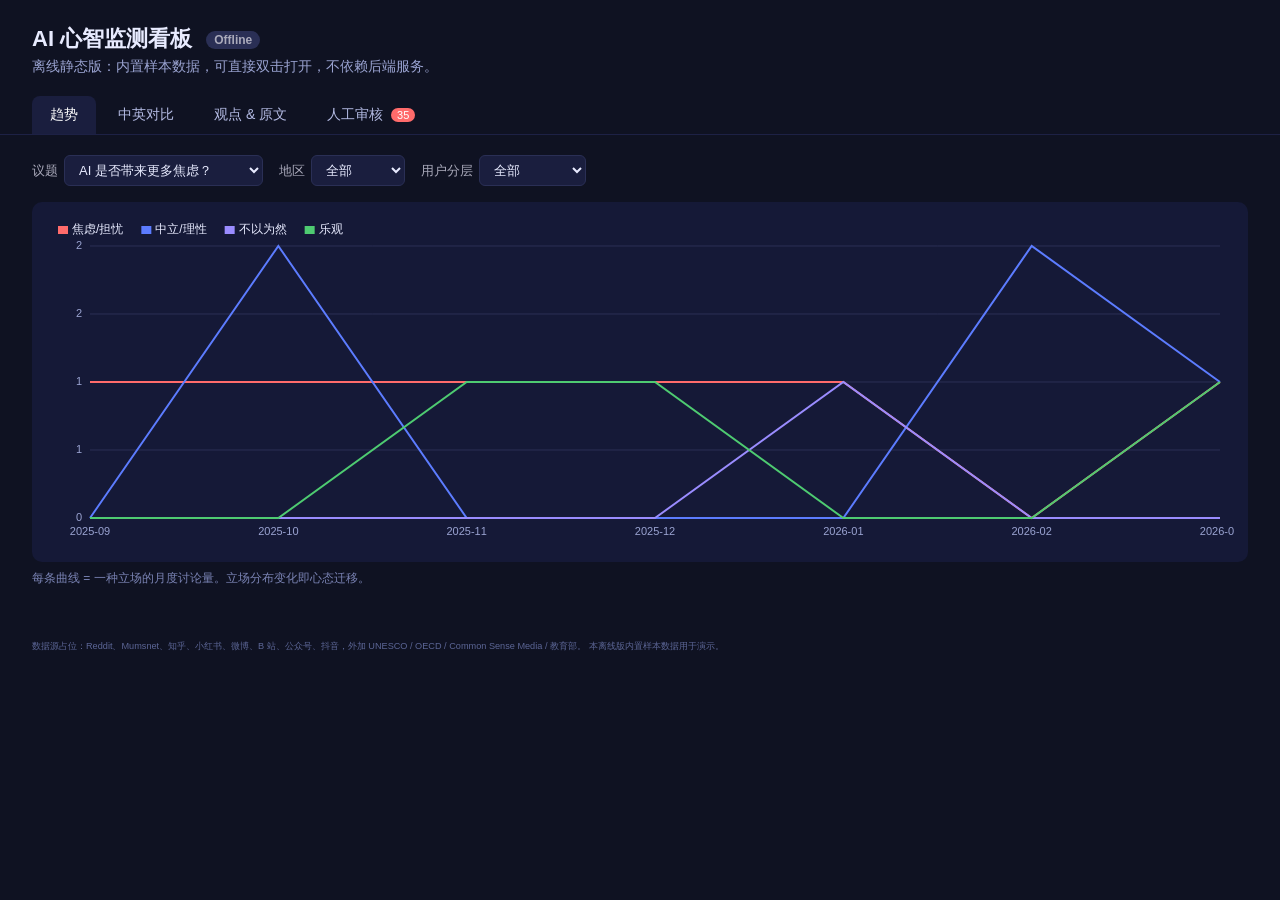
==== offline_dashboard.html @ aaf4125f "feat: Generate Downloadable Static HTML from GitHub Co-authored-by: traeagent <traeagent@users.norep" ====
<!doctype html>
<html lang="zh-CN">
<head>
  <meta charset="utf-8"/>
  <meta name="viewport" content="width=device-width, initial-scale=1"/>
  <title>AI 心智监测看板 · Offline</title>
  <style>
* { box-sizing: border-box; }
body {
  margin: 0; font-family: -apple-system, "Segoe UI", "PingFang SC", "Microsoft YaHei", sans-serif;
  background: #0f1222; color: #e8ebff; min-height: 100vh;
}
header { padding: 24px 32px 8px; }
h1 { margin: 0; font-size: 22px; }
.tag {
  background: #2a2f55; color: #aab; font-size: 12px; padding: 2px 8px;
  border-radius: 10px; margin-left: 8px; vertical-align: middle;
}
.sub { color: #9aa3d1; margin: 4px 0 0; font-size: 14px; }
.tabs {
  display: flex; gap: 4px; padding: 12px 32px 0; border-bottom: 1px solid #1d2145;
}
.tab {
  background: transparent; color: #b4bbe4; border: 0; padding: 10px 18px;
  cursor: pointer; font-size: 14px; border-radius: 8px 8px 0 0;
}
.tab.active { background: #1a1e3e; color: #fff; }
.tab .badge {
  background: #ff6b6b; color: #fff; font-size: 11px; padding: 1px 6px;
  border-radius: 9px; margin-left: 4px;
}
.panel { padding: 20px 32px; }
.panel.hidden { display: none; }
.controls {
  display: flex; gap: 16px; align-items: center; flex-wrap: wrap; margin-bottom: 16px;
}
.controls label { font-size: 13px; color: #aab; display: flex; gap: 6px; align-items: center; }
select {
  background: #1a1e3e; color: #e8ebff; border: 1px solid #2a2f55;
  padding: 6px 10px; border-radius: 6px; font-size: 13px;
}
.chart-wrap { background: #151937; border-radius: 10px; padding: 14px; height: 360px; position: relative; }
.chart-wrap canvas { width: 100%; height: 100%; display: block; }
.hint { color: #7a83b4; font-size: 12px; margin-top: 8px; }
.two-col { display: grid; grid-template-columns: 1fr 1fr; gap: 20px; }
.two-col h3 { margin: 0 0 8px; font-size: 14px; color: #b4bbe4; }
.quotes { display: grid; gap: 12px; }
.quote {
  background: #151937; border-left: 3px solid #5c7cff; padding: 12px 14px;
  border-radius: 6px;
}
.quote .meta { font-size: 12px; color: #7a83b4; margin-bottom: 6px; display: flex; gap: 10px; flex-wrap: wrap; }
.quote .meta .pill {
  background: #2a2f55; color: #b4bbe4; padding: 1px 8px; border-radius: 8px;
}
.quote .pill.cn { background: #3a2550; color: #ffbce3; }
.quote .pill.en { background: #1e3b55; color: #9ad4ff; }
.quote p { margin: 4px 0; }
.quote .t { color: #9aa3d1; font-size: 13px; font-style: italic; }
.review { display: grid; gap: 14px; }
.rcard {
  background: #151937; border-radius: 8px; padding: 14px;
  border: 1px solid #2a2f55;
}
.rcard.verified { border-color: #3d6b3d; opacity: 0.75; }
.rcard .orig { margin: 6px 0 10px; }
.rcard .fields { display: grid; grid-template-columns: repeat(auto-fit, minmax(150px,1fr)); gap: 10px; margin-bottom: 8px; }
.rcard .fields label { display: block; font-size: 11px; color: #7a83b4; margin-bottom: 3px; }
.rcard .row-act { display: flex; gap: 8px; align-items: center; flex-wrap: wrap; }
.rcard textarea {
  background: #0f1222; border: 1px solid #2a2f55; color: #e8ebff;
  border-radius: 6px; width: 100%; padding: 6px 8px; font-size: 12px; resize: vertical;
}
.rcard button {
  background: #5c7cff; color: #fff; border: 0; padding: 6px 14px;
  border-radius: 6px; cursor: pointer; font-size: 13px;
}
.rcard button.secondary { background: #2a2f55; }
.rcard .changed { color: #ffbc5c; font-size: 11px; }
.stats { color: #9aa3d1; font-size: 13px; margin-left: auto; }
footer { padding: 20px 32px 30px; color: #5c6696; font-size: 11px; }
  </style>
</head>
<body>
  <header>
    <h1>AI 心智监测看板 <span class="tag">Offline</span></h1>
    <p class="sub">离线静态版：内置样本数据，可直接双击打开，不依赖后端服务。</p>
  </header>

  <nav class="tabs">
    <button class="tab active" data-tab="trends">趋势</button>
    <button class="tab" data-tab="compare">中英对比</button>
    <button class="tab" data-tab="quotes">观点 & 原文</button>
    <button class="tab" data-tab="review">人工审核 <span id="review-badge" class="badge"></span></button>
  </nav>

  <section id="tab-trends" class="panel">
    <div class="controls">
      <label>议题
        <select id="trend-topic">
          <option value="anxiety">AI 是否带来更多焦虑？</option>
          <option value="kids_learn">AI 时代孩子学什么 / 编程？</option>
        </select>
      </label>
      <label>地区
        <select id="trend-region">
          <option value="">全部</option>
          <option value="CN">中国</option>
          <option value="EN">英语国家</option>
        </select>
      </label>
      <label>用户分层
        <select id="trend-author">
          <option value="">全部</option>
          <option value="kol">意见领袖</option>
          <option value="tech">科技从业者</option>
          <option value="parent">家长</option>
          <option value="general">普通用户</option>
        </select>
      </label>
    </div>
    <div class="chart-wrap"><canvas id="trend-chart"></canvas></div>
    <p class="hint">每条曲线 = 一种立场的月度讨论量。立场分布变化即心态迁移。</p>
  </section>

  <section id="tab-compare" class="panel hidden">
    <div class="controls">
      <label>议题
        <select id="cmp-topic">
          <option value="kids_learn">孩子学什么 / 编程</option>
          <option value="anxiety">AI 焦虑</option>
        </select>
      </label>
    </div>
    <div class="two-col">
      <div><h3>英语国家 · 立场占比(%)</h3><div class="chart-wrap"><canvas id="cmp-en"></canvas></div></div>
      <div><h3>中国 · 立场占比(%)</h3><div class="chart-wrap"><canvas id="cmp-cn"></canvas></div></div>
    </div>
    <p class="hint">假设检验：英语圈的立场变化是否在约 6 个月后在中文圈重现？</p>
  </section>

  <section id="tab-quotes" class="panel hidden">
    <div class="controls">
      <label>议题
        <select id="q-topic">
          <option value="anxiety">AI 焦虑</option>
          <option value="kids_learn">孩子学什么</option>
        </select>
      </label>
      <label>地区
        <select id="q-region"><option value="">全部</option><option value="CN">中国</option><option value="EN">英语国家</option></select>
      </label>
    </div>
    <div id="quotes-list" class="quotes"></div>
  </section>

  <section id="tab-review" class="panel hidden">
    <div class="controls">
      <label>队列
        <select id="r-filter">
          <option value="0">仅未审核</option>
          <option value="1">已审核</option>
          <option value="">全部</option>
        </select>
      </label>
      <span id="r-stats" class="stats"></span>
    </div>
    <div id="review-list" class="review"></div>
    <p class="hint">离线版的“保存”仅在当前页面内生效，不会写回数据库。</p>
  </section>

  <footer>
    <small>
      数据源占位：Reddit、Mumsnet、知乎、小红书、微博、B 站、公众号、抖音，外加 UNESCO / OECD / Common Sense Media / 教育部。
      本离线版内置样本数据用于演示。
    </small>
  </footer>

  <script>
const META = {
  stance_labels: {
    anxiety: { anxious: "焦虑/担忧", optimistic: "乐观", balanced: "中立/理性", dismissive: "不以为然" },
    kids_learn: {
      still_code: "仍应学编程",
      ai_literacy: "应学 AI 素养",
      humanities_critical: "人文/批判思维优先",
      fundamentals_math: "数学/底层学科优先",
      no_code_needed: "不必学编程",
    },
  },
  author_labels: { kol: "意见领袖 KOL", tech: "科技从业者", parent: "家长", general: "普通用户" },
};

const STANCE_COLORS = {
  anxious: "#ff6b6b", optimistic: "#4ecb71", balanced: "#5c7cff", dismissive: "#9a8cff",
  still_code: "#4ecb71", ai_literacy: "#5c7cff",
  humanities_critical: "#ffbc5c", fundamentals_math: "#4ecbe8",
  no_code_needed: "#ff6b6b",
};

const POSTS = [
  { id: 1, source: "reddit", region: "EN", author_type: "parent", topic: "anxiety", stance: "anxious", posted_at: "2025-09-12", original_text: "I genuinely don't know what jobs will exist when my 8yo grows up. Every week another profession looks disrupted. I'm losing sleep over this.", translation: "我真的不知道我 8 岁孩子长大后还有什么工作。每周都有新职业被颠覆，为此我睡不好觉。", url: "https://reddit.com/r/Parenting/example_ai_anxiety_1", human_verified: 0, human_notes: "", ai_confidence: 0.8, ai_labels_json: "{\"topic\":\"anxiety\",\"stance\":\"anxious\",\"author_type\":\"parent\",\"region\":\"EN\"}" },
  { id: 2, source: "mumsnet", region: "EN", author_type: "parent", topic: "anxiety", stance: "anxious", posted_at: "2025-10-03", original_text: "AITA for feeling hopeless about my kids' future careers? Teachers keep saying 'they'll be fine' but have they seen GPT-5 lately?", translation: "我对孩子未来职业感到绝望是不是过度了？老师都说「他们没事的」，但他们看过最新的 GPT-5 吗？", url: "https://mumsnet.com/Talk/example_ai_anxiety_2", human_verified: 0, human_notes: "", ai_confidence: 0.8, ai_labels_json: "{\"topic\":\"anxiety\",\"stance\":\"anxious\",\"author_type\":\"parent\",\"region\":\"EN\"}" },
  { id: 3, source: "reddit", region: "EN", author_type: "tech", topic: "anxiety", stance: "balanced", posted_at: "2025-10-18", original_text: "Worked in ML for 12 years. The hype cycle is real but so is the disruption. Long-term I'm cautiously optimistic, short-term it's going to be messy for mid-skill jobs.", translation: "做 ML 12 年了。炒作是真的，冲击也是真的。长期我谨慎乐观，短期中等技能岗位会很痛。", url: "https://reddit.com/r/MachineLearning/example_ai_anxiety_3", human_verified: 0, human_notes: "", ai_confidence: 0.8, ai_labels_json: "{\"topic\":\"anxiety\",\"stance\":\"balanced\",\"author_type\":\"tech\",\"region\":\"EN\"}" },
  { id: 4, source: "reddit", region: "EN", author_type: "kol", topic: "anxiety", stance: "optimistic", posted_at: "2025-11-02", original_text: "Every tech revolution caused panic. Web, mobile, cloud. AI is bigger but humans will adapt like we always did. Stop doomposting.", translation: "每次技术革命都引发恐慌。Web、移动、云端。AI 更大，但人类像以往一样会适应。别再唱衰。", url: "https://x.com/example_kol_ai_anxiety_4", human_verified: 0, human_notes: "", ai_confidence: 0.8, ai_labels_json: "{\"topic\":\"anxiety\",\"stance\":\"optimistic\",\"author_type\":\"kol\",\"region\":\"EN\"}" },
  { id: 5, source: "mumsnet", region: "EN", author_type: "parent", topic: "anxiety", stance: "anxious", posted_at: "2025-12-15", original_text: "My teenager is spiraling. Says there's no point studying anything because AI will do it. I don't know how to respond.", translation: "我十几岁的孩子开始崩溃，说学什么都没意义因为 AI 都能做。我不知道怎么回应。", url: "https://mumsnet.com/Talk/example_teen_anxiety", human_verified: 0, human_notes: "", ai_confidence: 0.8, ai_labels_json: "{\"topic\":\"anxiety\",\"stance\":\"anxious\",\"author_type\":\"parent\",\"region\":\"EN\"}" },
  { id: 6, source: "reddit", region: "EN", author_type: "general", topic: "anxiety", stance: "dismissive", posted_at: "2026-01-22", original_text: "It's all marketing. These 'agents' still can't book a flight without hallucinating. Calm down.", translation: "全是营销。这些「智能体」订个机票都会乱编。冷静一下。", url: "https://reddit.com/r/artificial/example_dismissive", human_verified: 0, human_notes: "", ai_confidence: 0.8, ai_labels_json: "{\"topic\":\"anxiety\",\"stance\":\"dismissive\",\"author_type\":\"general\",\"region\":\"EN\"}" },
  { id: 7, source: "reddit", region: "EN", author_type: "tech", topic: "anxiety", stance: "balanced", posted_at: "2026-02-09", original_text: "Anxiety is rational, paralysis isn't. Use AI, understand its limits, re-skill where needed. Anxiety without action is just stress.", translation: "焦虑是理性的，瘫痪不是。用 AI、理解它的边界、必要时再培训。焦虑不行动只是压力。", url: "https://reddit.com/r/cscareerquestions/example_balanced", human_verified: 0, human_notes: "", ai_confidence: 0.8, ai_labels_json: "{\"topic\":\"anxiety\",\"stance\":\"balanced\",\"author_type\":\"tech\",\"region\":\"EN\"}" },
  { id: 8, source: "reddit", region: "EN", author_type: "parent", topic: "anxiety", stance: "optimistic", posted_at: "2026-03-11", original_text: "Honestly I've become less anxious over time. My kid uses AI to learn faster than I ever could. We just need to teach judgement.", translation: "说实话我越来越不焦虑了。孩子用 AI 学得比我以前快得多。我们只需要教他判断力。", url: "https://reddit.com/r/Parenting/example_optimistic", human_verified: 0, human_notes: "", ai_confidence: 0.8, ai_labels_json: "{\"topic\":\"anxiety\",\"stance\":\"optimistic\",\"author_type\":\"parent\",\"region\":\"EN\"}" },
  { id: 9, source: "zhihu", region: "CN", author_type: "parent", topic: "anxiety", stance: "balanced", posted_at: "2025-10-20", original_text: "说不焦虑是假的，但焦虑没用。身边同事孩子都在卷 AI 夏令营，我们家暂时先练阅读和表达。", translation: "It's a lie to say I'm not anxious, but anxiety is useless. My colleagues' kids are all in AI summer camps; we focus on reading and communication for now.", url: "https://zhihu.com/question/example_cn_anxiety_1", human_verified: 0, human_notes: "", ai_confidence: 0.8, ai_labels_json: "{\"topic\":\"anxiety\",\"stance\":\"balanced\",\"author_type\":\"parent\",\"region\":\"CN\"}" },
  { id: 10, source: "xiaohongshu", region: "CN", author_type: "parent", topic: "anxiety", stance: "anxious", posted_at: "2025-11-15", original_text: "看了扎克伯格说要裁掉中级工程师，我连夜把孩子的 Python 课退了，又报了新的 AI 产品经理课。谁能告诉我该学什么？😭", translation: "After seeing Zuckerberg say they'll lay off mid-level engineers, I cancelled my kid's Python course overnight and signed up for an AI PM course instead. Can anyone tell me what to learn?", url: "https://xiaohongshu.com/discovery/example_cn_anxiety_2", human_verified: 0, human_notes: "", ai_confidence: 0.8, ai_labels_json: "{\"topic\":\"anxiety\",\"stance\":\"anxious\",\"author_type\":\"parent\",\"region\":\"CN\"}" },
  { id: 11, source: "weibo", region: "CN", author_type: "kol", topic: "anxiety", stance: "optimistic", posted_at: "2025-12-08", original_text: "每次技术革命都会有一波焦虑，然后一波新机会。家长与其焦虑，不如和孩子一起学 AI 工具，这是我家的做法。", translation: "Every tech revolution comes with anxiety then new opportunities. Instead of being anxious, learn AI tools together with your kids — that's what we do.", url: "https://weibo.com/example_cn_kol_anxiety", human_verified: 0, human_notes: "", ai_confidence: 0.8, ai_labels_json: "{\"topic\":\"anxiety\",\"stance\":\"optimistic\",\"author_type\":\"kol\",\"region\":\"CN\"}" },
  { id: 12, source: "bilibili", region: "CN", author_type: "general", topic: "anxiety", stance: "anxious", posted_at: "2026-01-18", original_text: "刚毕业找不到工作，看着 AI 一个比一个强，每天都在怀疑读这么多年书的意义。", translation: "Just graduated can't find a job, AI getting stronger every day, questioning the meaning of all those years of schooling.", url: "https://bilibili.com/video/example_cn_grad_anxiety", human_verified: 0, human_notes: "", ai_confidence: 0.8, ai_labels_json: "{\"topic\":\"anxiety\",\"stance\":\"anxious\",\"author_type\":\"general\",\"region\":\"CN\"}" },
  { id: 13, source: "wechat", region: "CN", author_type: "kol", topic: "anxiety", stance: "balanced", posted_at: "2026-02-20", original_text: "与其问「AI会不会替代人」，不如问「哪些场景仍然需要人的判断和责任」。焦虑的背面是行动。", translation: "Instead of asking 'will AI replace people', ask 'which scenarios still need human judgment and accountability'. The flip side of anxiety is action.", url: "https://mp.weixin.qq.com/s/example_cn_balanced", human_verified: 0, human_notes: "", ai_confidence: 0.8, ai_labels_json: "{\"topic\":\"anxiety\",\"stance\":\"balanced\",\"author_type\":\"kol\",\"region\":\"CN\"}" },
  { id: 14, source: "douyin", region: "CN", author_type: "parent", topic: "anxiety", stance: "anxious", posted_at: "2026-03-05", original_text: "连小学老师都在用 AI 批作业了，我们家孩子以后拿什么竞争？真的想躺平。", translation: "Even elementary teachers grade with AI now. What will my kid compete with later? I really want to give up.", url: "https://douyin.com/video/example_cn_anxiety_3", human_verified: 0, human_notes: "", ai_confidence: 0.8, ai_labels_json: "{\"topic\":\"anxiety\",\"stance\":\"anxious\",\"author_type\":\"parent\",\"region\":\"CN\"}" },
  { id: 15, source: "zhihu", region: "CN", author_type: "tech", topic: "anxiety", stance: "balanced", posted_at: "2026-03-28", original_text: "作为算法工程师，真心建议家长别短线焦虑。让孩子会提问、会判断、会协作，比现在学什么具体技术重要得多。", translation: "As an ML engineer, I honestly advise parents not to be short-term anxious. Teaching kids to ask, judge, and collaborate matters far more than any specific tech.", url: "https://zhihu.com/answer/example_cn_tech_balanced", human_verified: 0, human_notes: "", ai_confidence: 0.8, ai_labels_json: "{\"topic\":\"anxiety\",\"stance\":\"balanced\",\"author_type\":\"tech\",\"region\":\"CN\"}" },
  { id: 16, source: "reddit", region: "EN", author_type: "tech", topic: "kids_learn", stance: "still_code", posted_at: "2025-09-20", original_text: "Coding teaches decomposition and debugging. Those skills are MORE valuable when AI writes the code, not less. Kids should still learn to code.", translation: "编程教会分解问题和 debug。当 AI 写代码时，这些技能更有价值，而不是更没价值。孩子还是要学编程。", url: "https://reddit.com/r/learnprogramming/example_en_still_code", human_verified: 0, human_notes: "", ai_confidence: 0.8, ai_labels_json: "{\"topic\":\"kids_learn\",\"stance\":\"still_code\",\"author_type\":\"tech\",\"region\":\"EN\"}" },
  { id: 17, source: "reddit", region: "EN", author_type: "kol", topic: "kids_learn", stance: "ai_literacy", posted_at: "2025-10-11", original_text: "Hot take: syntax-level coding classes for 10yos are obsolete. Teach prompting, verification, and AI ethics instead.", translation: "观点：给 10 岁孩子教语法级编程已经过时了。应该教 prompt、验证和 AI 伦理。", url: "https://x.com/example_en_kol_literacy", human_verified: 0, human_notes: "", ai_confidence: 0.8, ai_labels_json: "{\"topic\":\"kids_learn\",\"stance\":\"ai_literacy\",\"author_type\":\"kol\",\"region\":\"EN\"}" },
  { id: 18, source: "mumsnet", region: "EN", author_type: "parent", topic: "kids_learn", stance: "humanities_critical", posted_at: "2025-11-05", original_text: "We pivoted our daughter from Scratch to debate club. Critical thinking & writing will outlast any language or framework.", translation: "我们让女儿从 Scratch 转到辩论社。批判性思维和写作能比任何语言框架活得都久。", url: "https://mumsnet.com/Talk/example_en_humanities", human_verified: 0, human_notes: "", ai_confidence: 0.8, ai_labels_json: "{\"topic\":\"kids_learn\",\"stance\":\"humanities_critical\",\"author_type\":\"parent\",\"region\":\"EN\"}" },
  { id: 19, source: "reddit", region: "EN", author_type: "parent", topic: "kids_learn", stance: "fundamentals_math", posted_at: "2025-12-02", original_text: "Math and stats are the real moat. If kids understand probability and linear algebra, AI is a tool; if not, AI is a black box.", translation: "数学和统计才是真正的护城河。孩子懂概率和线代，AI 就是工具；不懂，AI 就是黑盒子。", url: "https://reddit.com/r/education/example_en_math", human_verified: 0, human_notes: "", ai_confidence: 0.8, ai_labels_json: "{\"topic\":\"kids_learn\",\"stance\":\"fundamentals_math\",\"author_type\":\"parent\",\"region\":\"EN\"}" },
  { id: 20, source: "reddit", region: "EN", author_type: "tech", topic: "kids_learn", stance: "ai_literacy", posted_at: "2026-01-08", original_text: "I work at a FAANG. We hire for taste and problem framing now. Kids should build stuff with AI, not memorize syntax.", translation: "我在 FAANG。我们现在招人看审美和问题拆解。孩子应该用 AI 做东西，而不是背语法。", url: "https://reddit.com/r/cscareerquestions/example_en_literacy_2", human_verified: 0, human_notes: "", ai_confidence: 0.8, ai_labels_json: "{\"topic\":\"kids_learn\",\"stance\":\"ai_literacy\",\"author_type\":\"tech\",\"region\":\"EN\"}" },
  { id: 21, source: "mumsnet", region: "EN", author_type: "parent", topic: "kids_learn", stance: "still_code", posted_at: "2026-02-14", original_text: "My 14yo built a Discord bot with Copilot last weekend. He learned MORE about coding than his whole term at school. Coding isn't dead — it's democratized.", translation: "我 14 岁的娃用 Copilot 周末就写了个 Discord 机器人，比学校一学期学的还多。编程没死，而是被民主化了。", url: "https://mumsnet.com/Talk/example_en_still_code_2", human_verified: 0, human_notes: "", ai_confidence: 0.8, ai_labels_json: "{\"topic\":\"kids_learn\",\"stance\":\"still_code\",\"author_type\":\"parent\",\"region\":\"EN\"}" },
  { id: 22, source: "reddit", region: "EN", author_type: "general", topic: "kids_learn", stance: "no_code_needed", posted_at: "2026-03-01", original_text: "Why would anyone teach a kid to code when they can just describe what they want? Save them the pain.", translation: "AI 都能描述即得，为什么还要教孩子写代码？别让他们受罪了。", url: "https://reddit.com/r/artificial/example_en_no_code", human_verified: 0, human_notes: "", ai_confidence: 0.8, ai_labels_json: "{\"topic\":\"kids_learn\",\"stance\":\"no_code_needed\",\"author_type\":\"general\",\"region\":\"EN\"}" },
  { id: 23, source: "reddit", region: "EN", author_type: "kol", topic: "kids_learn", stance: "humanities_critical", posted_at: "2026-03-22", original_text: "The scarce skill in 2030 won't be coding — it'll be asking the right questions and owning the consequences. Raise kids who can do that.", translation: "2030 年稀缺的不是编程，而是会提对问题、敢承担后果。把孩子培养成这样的人。", url: "https://x.com/example_en_kol_humanities", human_verified: 0, human_notes: "", ai_confidence: 0.8, ai_labels_json: "{\"topic\":\"kids_learn\",\"stance\":\"humanities_critical\",\"author_type\":\"kol\",\"region\":\"EN\"}" },
  { id: 24, source: "oecd", region: "EN", author_type: "kol", topic: "kids_learn", stance: "ai_literacy", posted_at: "2026-02-01", original_text: "Future-ready curricula should combine computational thinking with AI literacy and socio-emotional skills.", translation: "面向未来的课程应结合计算思维、AI 素养和社会情感能力。", url: "https://oecd.org/education/example_ai_literacy_report", human_verified: 0, human_notes: "", ai_confidence: 0.8, ai_labels_json: "{\"topic\":\"kids_learn\",\"stance\":\"ai_literacy\",\"author_type\":\"kol\",\"region\":\"EN\"}" },
  { id: 25, source: "zhihu", region: "CN", author_type: "tech", topic: "kids_learn", stance: "still_code", posted_at: "2025-10-15", original_text: "让孩子学编程不是为了写代码，是为了学分解问题。AI 时代这个能力更重要。Python 还是要学。", translation: "Teaching kids coding isn't about writing code but learning decomposition. This matters more in the AI era. Python still needs to be learned.", url: "https://zhihu.com/answer/example_cn_still_code", human_verified: 0, human_notes: "", ai_confidence: 0.8, ai_labels_json: "{\"topic\":\"kids_learn\",\"stance\":\"still_code\",\"author_type\":\"tech\",\"region\":\"CN\"}" },
  { id: 26, source: "xiaohongshu", region: "CN", author_type: "parent", topic: "kids_learn", stance: "still_code", posted_at: "2025-11-12", original_text: "朋友说 AI 来了编程没用，但我家坚持每周 Scratch 一小时。逻辑思维这东西别的课替代不了。", translation: "My friend said coding is useless once AI came, but we still do Scratch one hour a week. Nothing else replaces logical thinking.", url: "https://xiaohongshu.com/discovery/example_cn_still_code", human_verified: 0, human_notes: "", ai_confidence: 0.8, ai_labels_json: "{\"topic\":\"kids_learn\",\"stance\":\"still_code\",\"author_type\":\"parent\",\"region\":\"CN\"}" },
  { id: 27, source: "weibo", region: "CN", author_type: "kol", topic: "kids_learn", stance: "humanities_critical", posted_at: "2025-12-18", original_text: "AI 时代最稀缺的是提问能力、审美和同理心，这些都需要阅读和讨论来培养，不是刷编程题。", translation: "The scarcest skills in the AI era are asking questions, taste, and empathy — these come from reading and discussion, not coding drills.", url: "https://weibo.com/example_cn_kol_humanities", human_verified: 0, human_notes: "", ai_confidence: 0.8, ai_labels_json: "{\"topic\":\"kids_learn\",\"stance\":\"humanities_critical\",\"author_type\":\"kol\",\"region\":\"CN\"}" },
  { id: 28, source: "bilibili", region: "CN", author_type: "tech", topic: "kids_learn", stance: "ai_literacy", posted_at: "2026-01-05", original_text: "我在大厂带 AI 团队，我女儿的「编程课」现在是和 AI 一起做小游戏。教语法没意义，教她怎么用 AI + 验证结果才有用。", translation: "I lead an AI team at a big tech firm. My daughter's 'coding class' is now building games with AI. Teaching syntax is pointless; teaching her to use AI and verify results matters.", url: "https://bilibili.com/video/example_cn_ai_literacy", human_verified: 0, human_notes: "", ai_confidence: 0.8, ai_labels_json: "{\"topic\":\"kids_learn\",\"stance\":\"ai_literacy\",\"author_type\":\"tech\",\"region\":\"CN\"}" },
  { id: 29, source: "wechat", region: "CN", author_type: "kol", topic: "kids_learn", stance: "ai_literacy", posted_at: "2026-02-12", original_text: "家长问我还要不要给孩子报编程班。我的建议：把一半时间换成 AI 素养课——prompt、事实核查、伦理判断。", translation: "Parents ask if kids should still take coding classes. My advice: swap half the time for AI literacy — prompting, fact-checking, ethical judgment.", url: "https://mp.weixin.qq.com/s/example_cn_kol_literacy", human_verified: 0, human_notes: "", ai_confidence: 0.8, ai_labels_json: "{\"topic\":\"kids_learn\",\"stance\":\"ai_literacy\",\"author_type\":\"kol\",\"region\":\"CN\"}" },
  { id: 30, source: "zhihu", region: "CN", author_type: "parent", topic: "kids_learn", stance: "fundamentals_math", posted_at: "2026-02-25", original_text: "我是理工妈，坚决认为数学物理比编程更底层。AI 工具每年换一套，数学一辈子不换。", translation: "I'm a STEM mom. Math and physics are more fundamental than coding. AI tools change yearly; math is for life.", url: "https://zhihu.com/answer/example_cn_math", human_verified: 0, human_notes: "", ai_confidence: 0.8, ai_labels_json: "{\"topic\":\"kids_learn\",\"stance\":\"fundamentals_math\",\"author_type\":\"parent\",\"region\":\"CN\"}" },
  { id: 31, source: "xiaohongshu", region: "CN", author_type: "parent", topic: "kids_learn", stance: "humanities_critical", posted_at: "2026-03-10", original_text: "我家今年把编程课停了，换成了阅读俱乐部和辩论。原因很简单：代码 AI 写得比孩子好，但提问和思辨它不会。", translation: "We stopped the coding class this year and switched to a book club and debate. Reason: AI writes code better than kids, but it can't ask questions or think critically.", url: "https://xiaohongshu.com/discovery/example_cn_humanities", human_verified: 0, human_notes: "", ai_confidence: 0.8, ai_labels_json: "{\"topic\":\"kids_learn\",\"stance\":\"humanities_critical\",\"author_type\":\"parent\",\"region\":\"CN\"}" },
  { id: 32, source: "douyin", region: "CN", author_type: "general", topic: "kids_learn", stance: "no_code_needed", posted_at: "2026-03-18", original_text: "现在写代码 AI 一句话就搞定，还让孩子学啥编程？学点赚钱的实际技能不香吗。", translation: "AI writes code in one sentence now. Why make kids learn coding? Learn something practical that makes money.", url: "https://douyin.com/video/example_cn_no_code", human_verified: 0, human_notes: "", ai_confidence: 0.8, ai_labels_json: "{\"topic\":\"kids_learn\",\"stance\":\"no_code_needed\",\"author_type\":\"general\",\"region\":\"CN\"}" },
  { id: 33, source: "wechat", region: "CN", author_type: "kol", topic: "kids_learn", stance: "ai_literacy", posted_at: "2026-04-02", original_text: "新一年趋势很清楚：从「学编程」转向「学与 AI 协作」。重点不是写代码，是会评估 AI 输出。", translation: "The trend this year is clear: from 'learn to code' to 'learn to collaborate with AI'. The point isn't writing code — it's evaluating AI output.", url: "https://mp.weixin.qq.com/s/example_cn_trend_2026", human_verified: 0, human_notes: "", ai_confidence: 0.8, ai_labels_json: "{\"topic\":\"kids_learn\",\"stance\":\"ai_literacy\",\"author_type\":\"kol\",\"region\":\"CN\"}" },
  { id: 34, source: "moe_cn", region: "CN", author_type: "kol", topic: "kids_learn", stance: "ai_literacy", posted_at: "2026-01-30", original_text: "推进中小学人工智能教育，构建面向未来的人机协作素养课程体系。", translation: "Promote AI education in primary/secondary schools; build a future-facing human-AI collaboration curriculum.", url: "http://moe.gov.cn/example_policy", human_verified: 0, human_notes: "", ai_confidence: 0.8, ai_labels_json: "{\"topic\":\"kids_learn\",\"stance\":\"ai_literacy\",\"author_type\":\"kol\",\"region\":\"CN\"}" },
  { id: 35, source: "commonsense", region: "EN", author_type: "kol", topic: "kids_learn", stance: "humanities_critical", posted_at: "2026-01-14", original_text: "Parents should prioritize media literacy and critical evaluation of AI output over tool-specific skills.", translation: "家长应把媒介素养和 AI 输出的批判性评估放在工具技能之前。", url: "https://commonsensemedia.org/example_ai_guide", human_verified: 0, human_notes: "", ai_confidence: 0.8, ai_labels_json: "{\"topic\":\"kids_learn\",\"stance\":\"humanities_critical\",\"author_type\":\"kol\",\"region\":\"EN\"}" },
];

function monthKey(dateStr) { return String(dateStr || "").slice(0, 7); }
function stanceLabel(topic, st) { return (META.stance_labels[topic] || {})[st] || st; }
function authorLabel(a) { return META.author_labels[a] || a; }
function escapeHtml(s) { return (s || "").replace(/[&<>"']/g, c => ({ "&":"&amp;","<":"&lt;",">":"&gt;",'"':"&quot;","'":"&#39;" }[c])); }

const CHART_STATE = new WeakMap();
function withHiDpi(canvas, draw) {
  const rect = canvas.getBoundingClientRect();
  const dpr = Math.max(1, Math.min(3, window.devicePixelRatio || 1));
  const w = Math.max(1, Math.round(rect.width * dpr));
  const h = Math.max(1, Math.round(rect.height * dpr));
  if (canvas.width !== w || canvas.height !== h) { canvas.width = w; canvas.height = h; }
  const ctx = canvas.getContext("2d");
  ctx.setTransform(dpr, 0, 0, dpr, 0, 0);
  draw(ctx, rect.width, rect.height);
}

function drawLegend(ctx, items, x, y) {
  const lineH = 16;
  ctx.font = "12px -apple-system, Segoe UI, PingFang SC, Microsoft YaHei, sans-serif";
  ctx.textBaseline = "middle";
  let cx = x;
  let cy = y;
  const maxW = ctx.canvas.getBoundingClientRect().width - x;
  items.forEach(it => {
    const textW = ctx.measureText(it.label).width;
    const w = 12 + 6 + textW + 14;
    if (cx + w > x + maxW) { cx = x; cy += lineH; }
    ctx.fillStyle = it.color;
    ctx.fillRect(cx, cy - 4, 10, 8);
    ctx.fillStyle = "#e8ebff";
    ctx.fillText(it.label, cx + 14, cy);
    cx += w;
  });
  return cy + lineH;
}

function renderLineChart(canvas, labels, datasets) {
  CHART_STATE.set(canvas, { type: "line", labels, datasets });
  withHiDpi(canvas, (ctx, W, H) => {
    ctx.clearRect(0, 0, W, H);
    ctx.fillStyle = "#151937";
    ctx.fillRect(0, 0, W, H);

    const padL = 44, padR = 14, padB = 30, padT0 = 12;
    const legendH = drawLegend(ctx, datasets.map(d => ({ label: d.label, color: d.color })), 12, 14);
    const padT = Math.max(padT0, legendH);
    const plotW = W - padL - padR;
    const plotH = H - padT - padB;
    const maxY = Math.max(1, ...datasets.flatMap(d => d.data));

    ctx.strokeStyle = "#2a2f55";
    ctx.lineWidth = 1;
    ctx.beginPath();
    for (let i = 0; i <= 4; i++) {
      const y = padT + (plotH * i / 4);
      ctx.moveTo(padL, y);
      ctx.lineTo(padL + plotW, y);
    }
    ctx.stroke();

    ctx.fillStyle = "#9aa3d1";
    ctx.font = "11px -apple-system, Segoe UI, PingFang SC, Microsoft YaHei, sans-serif";
    ctx.textAlign = "right";
    ctx.textBaseline = "middle";
    for (let i = 0; i <= 4; i++) {
      const v = Math.round(maxY * (1 - i / 4));
      const y = padT + (plotH * i / 4);
      ctx.fillText(String(v), padL - 8, y);
    }

    const n = Math.max(1, labels.length);
    ctx.textAlign = "center";
    ctx.textBaseline = "top";
    const step = n > 1 ? plotW / (n - 1) : 0;
    const maxXTicks = Math.max(2, Math.floor(plotW / 70));
    const tickEvery = Math.max(1, Math.ceil(n / maxXTicks));
    labels.forEach((lab, i) => {
      if (i % tickEvery !== 0 && i !== n - 1) return;
      const x = padL + step * i;
      ctx.fillText(lab, x, padT + plotH + 8);
    });

    datasets.forEach(ds => {
      ctx.strokeStyle = ds.color;
      ctx.lineWidth = 2;
      ctx.beginPath();
      ds.data.forEach((v, i) => {
        const x = padL + step * i;
        const y = padT + plotH * (1 - (v / maxY));
        if (i === 0) ctx.moveTo(x, y);
        else ctx.lineTo(x, y);
      });
      ctx.stroke();
    });
  });
}

function renderStackedBarChart(canvas, labels, datasets) {
  CHART_STATE.set(canvas, { type: "stackedBar", labels, datasets });
  withHiDpi(canvas, (ctx, W, H) => {
    ctx.clearRect(0, 0, W, H);
    ctx.fillStyle = "#151937";
    ctx.fillRect(0, 0, W, H);

    const padL = 44, padR = 14, padB = 30, padT0 = 12;
    const legendH = drawLegend(ctx, datasets.map(d => ({ label: d.label, color: d.color })), 12, 14);
    const padT = Math.max(padT0, legendH);
    const plotW = W - padL - padR;
    const plotH = H - padT - padB;

    ctx.strokeStyle = "#2a2f55";
    ctx.lineWidth = 1;
    ctx.beginPath();
    for (let i = 0; i <= 4; i++) {
      const y = padT + (plotH * i / 4);
      ctx.moveTo(padL, y);
      ctx.lineTo(padL + plotW, y);
    }
    ctx.stroke();

    ctx.fillStyle = "#9aa3d1";
    ctx.font = "11px -apple-system, Segoe UI, PingFang SC, Microsoft YaHei, sans-serif";
    ctx.textAlign = "right";
    ctx.textBaseline = "middle";
    for (let i = 0; i <= 4; i++) {
      const v = Math.round(100 * (1 - i / 4));
      const y = padT + (plotH * i / 4);
      ctx.fillText(String(v), padL - 8, y);
    }

    const n = Math.max(1, labels.length);
    const gap = 8;
    const barW = n > 0 ? Math.max(10, (plotW - gap * (n - 1)) / n) : plotW;
    const maxXTicks = Math.max(2, Math.floor(plotW / 70));
    const tickEvery = Math.max(1, Math.ceil(n / maxXTicks));

    for (let i = 0; i < n; i++) {
      const x = padL + i * (barW + gap);
      let y0 = padT + plotH;
      datasets.forEach(ds => {
        const v = Number(ds.data[i] || 0);
        const h = plotH * (v / 100);
        ctx.fillStyle = ds.color;
        ctx.fillRect(x, y0 - h, barW, h);
        y0 -= h;
      });
      ctx.strokeStyle = "#0f1222";
      ctx.lineWidth = 1;
      ctx.strokeRect(x, padT, barW, plotH);
    }

    ctx.fillStyle = "#9aa3d1";
    ctx.textAlign = "center";
    ctx.textBaseline = "top";
    labels.forEach((lab, i) => {
      if (i % tickEvery !== 0 && i !== n - 1) return;
      const x = padL + i * (barW + gap) + barW / 2;
      ctx.fillText(lab, x, padT + plotH + 8);
    });
  });
}

function applyFilters(posts, { topic, region, author_type, verified }) {
  return posts.filter(p => {
    if (topic && p.topic !== topic) return false;
    if (region && p.region !== region) return false;
    if (author_type && p.author_type !== author_type) return false;
    if (verified === "0" && p.human_verified !== 0) return false;
    if (verified === "1" && p.human_verified !== 1) return false;
    return true;
  });
}

function computeTrends({ topic, region, author_type }) {
  const rows = applyFilters(POSTS, { topic, region, author_type });
  const series = {};
  const monthSet = new Set();
  rows.forEach(r => {
    const m = monthKey(r.posted_at);
    monthSet.add(m);
    series[r.stance] = series[r.stance] || {};
    series[r.stance][m] = (series[r.stance][m] || 0) + 1;
  });
  const months = Array.from(monthSet).sort();
  const stances = Object.keys(series).sort();
  const datasets = stances.map(st => ({
    label: stanceLabel(topic, st),
    color: STANCE_COLORS[st] || "#888",
    data: months.map(m => series[st][m] || 0),
  }));
  return { months, datasets };
}

function computeCompare(topic) {
  const rows = applyFilters(POSTS, { topic });
  const monthSet = new Set();
  rows.forEach(r => monthSet.add(monthKey(r.posted_at)));
  const months = Array.from(monthSet).sort();

  const stanceOrder = Object.keys(META.stance_labels[topic] || {});
  function regionSeries(region) {
    const out = stanceOrder.map(st => ({ st, data: months.map(() => 0) }));
    const idxBySt = Object.fromEntries(out.map((o, i) => [o.st, i]));
    months.forEach((m, mi) => {
      const mRows = rows.filter(r => r.region === region && monthKey(r.posted_at) === m);
      const total = Math.max(1, mRows.length);
      const cnt = {};
      mRows.forEach(r => { cnt[r.stance] = (cnt[r.stance] || 0) + 1; });
      stanceOrder.forEach(st => {
        out[idxBySt[st]].data[mi] = Math.round((100 * (cnt[st] || 0) / total) * 10) / 10;
      });
    });
    return out.map(o => ({ label: stanceLabel(topic, o.st), color: STANCE_COLORS[o.st] || "#888", data: o.data }));
  }

  return { months, EN: regionSeries("EN"), CN: regionSeries("CN") };
}

function renderQuote(p) {
  const el = document.createElement("div");
  el.className = "quote";
  const regionCls = p.region === "CN" ? "cn" : "en";
  el.innerHTML = `
    <div class="meta">
      <span class="pill ${regionCls}">${escapeHtml(p.region)}</span>
      <span class="pill">${escapeHtml(p.source)}</span>
      <span class="pill">${escapeHtml(authorLabel(p.author_type))}</span>
      <span>${escapeHtml(p.posted_at)}</span>
      ${p.human_verified ? '<span class="pill" style="background:#2a5a3a;color:#b4f5c8">✓已审</span>' : ''}
      <a href="${escapeHtml(p.url)}" target="_blank" style="color:#5c7cff;margin-left:auto">source</a>
    </div>
    <p>${escapeHtml(p.original_text)}</p>
    ${p.translation ? `<p class="t">↳ ${escapeHtml(p.translation)}</p>` : ''}
  `;
  return el;
}

function loadTrends() {
  const topic = document.getElementById("trend-topic").value;
  const region = document.getElementById("trend-region").value;
  const author_type = document.getElementById("trend-author").value;
  const { months, datasets } = computeTrends({ topic, region, author_type });
  renderLineChart(document.getElementById("trend-chart"), months, datasets);
}

function loadCompare() {
  const topic = document.getElementById("cmp-topic").value;
  const { months, EN, CN } = computeCompare(topic);
  renderStackedBarChart(document.getElementById("cmp-en"), months, EN);
  renderStackedBarChart(document.getElementById("cmp-cn"), months, CN);
}

function loadQuotes() {
  const topic = document.getElementById("q-topic").value;
  const region = document.getElementById("q-region").value;
  const posts = applyFilters(POSTS, { topic, region });

  const groups = {};
  posts.forEach(p => { (groups[p.stance] = groups[p.stance] || []).push(p); });
  const container = document.getElementById("quotes-list");
  container.innerHTML = "";
  Object.entries(groups).forEach(([st, list]) => {
    const h = document.createElement("h3");
    h.textContent = `${stanceLabel(topic, st)} · ${list.length} 条`;
    h.style.margin = "18px 0 6px";
    h.style.color = "#b4bbe4";
    container.appendChild(h);
    list.slice(0, 4).forEach(p => container.appendChild(renderQuote(p)));
  });
}

function computeStats() {
  const total = POSTS.length;
  const verified = POSTS.filter(p => p.human_verified === 1).length;
  const unverified = total - verified;
  let overrides = 0;
  POSTS.forEach(p => {
    if (p.human_verified !== 1) return;
    if (!p.ai_labels_json) return;
    try {
      const ai = JSON.parse(p.ai_labels_json);
      if (ai && ai.stance && ai.stance !== p.stance) overrides += 1;
    } catch (_) {}
  });
  return { total, verified, unverified, stance_overrides: overrides };
}

function loadReview() {
  const verified = document.getElementById("r-filter").value;
  const posts = applyFilters(POSTS, { verified });
  const stats = computeStats();
  document.getElementById("r-stats").textContent =
    `共 ${stats.total} 条 · 已审 ${stats.verified} · 未审 ${stats.unverified} · 人工覆写 stance ${stats.stance_overrides} 次`;
  document.getElementById("review-badge").textContent = stats.unverified || "";
  const box = document.getElementById("review-list");
  box.innerHTML = "";
  posts.forEach(p => box.appendChild(renderReviewCard(p)));
}

function renderReviewCard(p) {
  const ai = p.ai_labels_json ? (() => { try { return JSON.parse(p.ai_labels_json); } catch (_) { return {}; } })() : {};
  const el = document.createElement("div");
  el.className = "rcard" + (p.human_verified ? " verified" : "");

  const topicOpts = ["anxiety","kids_learn"].map(v =>
    `<option value="${v}" ${p.topic===v?"selected":""}>${v==="anxiety"?"AI焦虑":"孩子学什么"}</option>`
  ).join("");
  const stanceOpts = Object.entries(META.stance_labels[p.topic] || {}).map(
    ([v,l]) => `<option value="${v}" ${p.stance===v?"selected":""}>${l}</option>`
  ).join("");
  const authorOpts = Object.entries(META.author_labels).map(
    ([v,l]) => `<option value="${v}" ${p.author_type===v?"selected":""}>${l}</option>`
  ).join("");
  const regionOpts = ["EN","CN"].map(v =>
    `<option value="${v}" ${p.region===v?"selected":""}>${v}</option>`
  ).join("");

  el.innerHTML = `
    <div class="meta" style="font-size:12px;color:#7a83b4">
      #${p.id} · ${escapeHtml(p.source)} · ${escapeHtml(p.posted_at)}
      ${p.human_verified ? '· <span style="color:#4ecb71">✓ 已审核</span>' : ''}
    </div>
    <div class="orig">${escapeHtml(p.original_text)}${p.translation?`<div class="t" style="color:#7a83b4;font-size:12px;margin-top:4px">↳ ${escapeHtml(p.translation)}</div>`:""}</div>
    <div class="fields">
      <div><label>议题 (AI: ${escapeHtml(ai.topic||"?")})</label><select data-f="topic">${topicOpts}</select></div>
      <div><label>立场 (AI: ${escapeHtml(ai.stance||"?")})</label><select data-f="stance">${stanceOpts}</select></div>
      <div><label>用户分层 (AI: ${escapeHtml(ai.author_type||"?")})</label><select data-f="author_type">${authorOpts}</select></div>
      <div><label>地区 (AI: ${escapeHtml(ai.region||"?")})</label><select data-f="region">${regionOpts}</select></div>
    </div>
    <label style="font-size:11px;color:#7a83b4">审核备注</label>
    <textarea data-f="human_notes" rows="2">${escapeHtml(p.human_notes||"")}</textarea>
    <div class="row-act" style="margin-top:8px">
      <button data-act="save">保存并标记已审核</button>
      <span class="changed"></span>
    </div>
  `;

  el.querySelector('[data-f="topic"]').addEventListener("change", (e) => {
    const newTopic = e.target.value;
    const sel = el.querySelector('[data-f="stance"]');
    sel.innerHTML = Object.entries(META.stance_labels[newTopic] || {})
      .map(([v,l]) => `<option value="${v}">${l}</option>`).join("");
  });

  el.querySelector('[data-act="save"]').addEventListener("click", () => {
    const payload = { id: p.id };
    el.querySelectorAll("[data-f]").forEach(n => payload[n.dataset.f] = n.value);
    const target = POSTS.find(x => x.id === p.id);
    if (target) {
      target.topic = payload.topic;
      target.stance = payload.stance;
      target.author_type = payload.author_type;
      target.region = payload.region;
      target.human_notes = payload.human_notes || "";
      target.human_verified = 1;
    }
    el.querySelector(".changed").textContent = "✓ 已在本页生效";
    setTimeout(() => { loadReview(); loadTrends(); loadCompare(); loadQuotes(); }, 350);
  });
  return el;
}

document.querySelectorAll(".tab").forEach(btn => {
  btn.addEventListener("click", () => {
    document.querySelectorAll(".tab").forEach(b => b.classList.remove("active"));
    btn.classList.add("active");
    const tab = btn.dataset.tab;
    document.querySelectorAll(".panel").forEach(p => p.classList.add("hidden"));
    document.getElementById("tab-" + tab).classList.remove("hidden");
    if (tab === "trends") loadTrends();
    if (tab === "compare") loadCompare();
    if (tab === "quotes") loadQuotes();
    if (tab === "review") loadReview();
  });
});

["trend-topic", "trend-region", "trend-author"].forEach(id =>
  document.getElementById(id).addEventListener("change", loadTrends));
document.getElementById("cmp-topic").addEventListener("change", loadCompare);
["q-topic", "q-region"].forEach(id =>
  document.getElementById(id).addEventListener("change", loadQuotes));
document.getElementById("r-filter").addEventListener("change", loadReview);

window.addEventListener("resize", () => {
  const canvases = [document.getElementById("trend-chart"), document.getElementById("cmp-en"), document.getElementById("cmp-cn")];
  canvases.forEach(c => {
    const st = CHART_STATE.get(c);
    if (!st) return;
    if (st.type === "line") renderLineChart(c, st.labels, st.datasets);
    if (st.type === "stackedBar") renderStackedBarChart(c, st.labels, st.datasets);
  });
});

loadTrends();
const s0 = computeStats();
document.getElementById("review-badge").textContent = s0.unverified || "";
  </script>
</body>
</html>
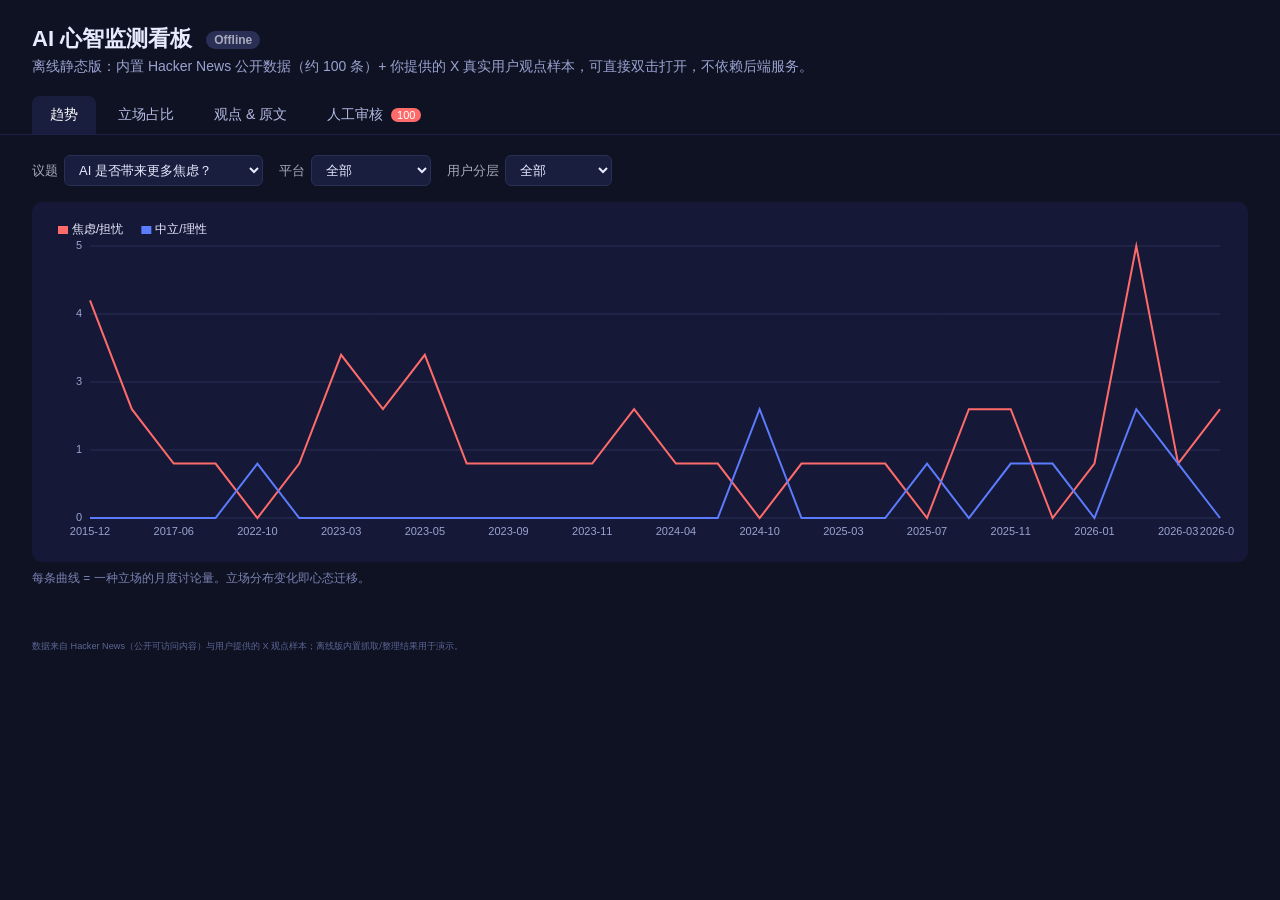
==== commit fedf8e3d: "feat: Generate Downloadable Static HTML from GitHub Co-authored-by: traeagent <traeagent@users.norep" ====
--- a/offline_dashboard.html
+++ b/offline_dashboard.html
@@ -55,6 +55,9 @@
 }
 .quote .pill.cn { background: #3a2550; color: #ffbce3; }
 .quote .pill.en { background: #1e3b55; color: #9ad4ff; }
+.quote .pill.hn { background: #3a3a25; color: #ffe7ad; }
+.quote .pill.x-en { background: #1e2f55; color: #b7ccff; }
+.quote .pill.x-cn { background: #3a2550; color: #ffbce3; }
 .quote p { margin: 4px 0; }
 .quote .t { color: #9aa3d1; font-size: 13px; font-style: italic; }
 .review { display: grid; gap: 14px; }
@@ -84,12 +87,12 @@
 <body>
   <header>
     <h1>AI 心智监测看板 <span class="tag">Offline</span></h1>
-    <p class="sub">离线静态版：内置样本数据，可直接双击打开，不依赖后端服务。</p>
+    <p class="sub">离线静态版：内置 Hacker News 公开数据（约 100 条）+ 你提供的 X 真实用户观点样本，可直接双击打开，不依赖后端服务。</p>
   </header>
 
   <nav class="tabs">
     <button class="tab active" data-tab="trends">趋势</button>
-    <button class="tab" data-tab="compare">中英对比</button>
+    <button class="tab" data-tab="compare">立场占比</button>
     <button class="tab" data-tab="quotes">观点 & 原文</button>
     <button class="tab" data-tab="review">人工审核 <span id="review-badge" class="badge"></span></button>
   </nav>
@@ -102,11 +105,12 @@
           <option value="kids_learn">AI 时代孩子学什么 / 编程？</option>
         </select>
       </label>
-      <label>地区
+      <label>平台
         <select id="trend-region">
           <option value="">全部</option>
-          <option value="CN">中国</option>
-          <option value="EN">英语国家</option>
+          <option value="HN">Hacker News</option>
+          <option value="X-EN">X / 英文</option>
+          <option value="X-CN">X / 中文</option>
         </select>
       </label>
       <label>用户分层
@@ -131,12 +135,20 @@
           <option value="anxiety">AI 焦虑</option>
         </select>
       </label>
+      <label>平台
+        <select id="cmp-region">
+          <option value="">全部</option>
+          <option value="HN">Hacker News</option>
+          <option value="X-EN">X / 英文</option>
+          <option value="X-CN">X / 中文</option>
+        </select>
+      </label>
     </div>
-    <div class="two-col">
-      <div><h3>英语国家 · 立场占比(%)</h3><div class="chart-wrap"><canvas id="cmp-en"></canvas></div></div>
-      <div><h3>中国 · 立场占比(%)</h3><div class="chart-wrap"><canvas id="cmp-cn"></canvas></div></div>
+    <div>
+      <h3 style="margin:0 0 8px;font-size:14px;color:#b4bbe4">立场占比(%)</h3>
+      <div class="chart-wrap"><canvas id="cmp-en"></canvas></div>
     </div>
-    <p class="hint">假设检验：英语圈的立场变化是否在约 6 个月后在中文圈重现？</p>
+    <p class="hint">按月统计：同一议题下各立场的百分比占比。</p>
   </section>
 
   <section id="tab-quotes" class="panel hidden">
@@ -147,8 +159,13 @@
           <option value="kids_learn">孩子学什么</option>
         </select>
       </label>
-      <label>地区
-        <select id="q-region"><option value="">全部</option><option value="CN">中国</option><option value="EN">英语国家</option></select>
+      <label>平台
+        <select id="q-region">
+          <option value="">全部</option>
+          <option value="HN">Hacker News</option>
+          <option value="X-EN">X / 英文</option>
+          <option value="X-CN">X / 中文</option>
+        </select>
       </label>
     </div>
     <div id="quotes-list" class="quotes"></div>
@@ -171,8 +188,7 @@
 
   <footer>
     <small>
-      数据源占位：Reddit、Mumsnet、知乎、小红书、微博、B 站、公众号、抖音，外加 UNESCO / OECD / Common Sense Media / 教育部。
-      本离线版内置样本数据用于演示。
+      数据来自 Hacker News（公开可访问内容）与用户提供的 X 观点样本；离线版内置抓取/整理结果用于演示。
     </small>
   </footer>
 
@@ -198,7 +214,7 @@
   no_code_needed: "#ff6b6b",
 };
 
-const POSTS = [
+let POSTS = [
   { id: 1, source: "reddit", region: "EN", author_type: "parent", topic: "anxiety", stance: "anxious", posted_at: "2025-09-12", original_text: "I genuinely don't know what jobs will exist when my 8yo grows up. Every week another profession looks disrupted. I'm losing sleep over this.", translation: "我真的不知道我 8 岁孩子长大后还有什么工作。每周都有新职业被颠覆，为此我睡不好觉。", url: "https://reddit.com/r/Parenting/example_ai_anxiety_1", human_verified: 0, human_notes: "", ai_confidence: 0.8, ai_labels_json: "{\"topic\":\"anxiety\",\"stance\":\"anxious\",\"author_type\":\"parent\",\"region\":\"EN\"}" },
   { id: 2, source: "mumsnet", region: "EN", author_type: "parent", topic: "anxiety", stance: "anxious", posted_at: "2025-10-03", original_text: "AITA for feeling hopeless about my kids' future careers? Teachers keep saying 'they'll be fine' but have they seen GPT-5 lately?", translation: "我对孩子未来职业感到绝望是不是过度了？老师都说「他们没事的」，但他们看过最新的 GPT-5 吗？", url: "https://mumsnet.com/Talk/example_ai_anxiety_2", human_verified: 0, human_notes: "", ai_confidence: 0.8, ai_labels_json: "{\"topic\":\"anxiety\",\"stance\":\"anxious\",\"author_type\":\"parent\",\"region\":\"EN\"}" },
   { id: 3, source: "reddit", region: "EN", author_type: "tech", topic: "anxiety", stance: "balanced", posted_at: "2025-10-18", original_text: "Worked in ML for 12 years. The hype cycle is real but so is the disruption. Long-term I'm cautiously optimistic, short-term it's going to be messy for mid-skill jobs.", translation: "做 ML 12 年了。炒作是真的，冲击也是真的。长期我谨慎乐观，短期中等技能岗位会很痛。", url: "https://reddit.com/r/MachineLearning/example_ai_anxiety_3", human_verified: 0, human_notes: "", ai_confidence: 0.8, ai_labels_json: "{\"topic\":\"anxiety\",\"stance\":\"balanced\",\"author_type\":\"tech\",\"region\":\"EN\"}" },
@@ -236,6 +252,1741 @@
   { id: 35, source: "commonsense", region: "EN", author_type: "kol", topic: "kids_learn", stance: "humanities_critical", posted_at: "2026-01-14", original_text: "Parents should prioritize media literacy and critical evaluation of AI output over tool-specific skills.", translation: "家长应把媒介素养和 AI 输出的批判性评估放在工具技能之前。", url: "https://commonsensemedia.org/example_ai_guide", human_verified: 0, human_notes: "", ai_confidence: 0.8, ai_labels_json: "{\"topic\":\"kids_learn\",\"stance\":\"humanities_critical\",\"author_type\":\"kol\",\"region\":\"EN\"}" },
 ];
 
+POSTS = POSTS.concat([
+  {
+    id: 101,
+    source: "x",
+    region: "X-EN",
+    author_type: "kol",
+    topic: "kids_learn",
+    stance: "ai_literacy",
+    posted_at: "2026-04-02",
+    original_text: "@umarsaif: \"AI had made [syntax] skill (almost) redundant. Now you need systems designers... universities need to produce great computer scientists, not good programmers...\"",
+    translation: "强调教育重心应从语法转向系统设计与架构能力。",
+    url: "https://x.com/umarsaif",
+    human_verified: 0,
+    human_notes: "",
+    ai_confidence: 0.8,
+    ai_labels_json: "{\"topic\":\"kids_learn\",\"stance\":\"ai_literacy\",\"author_type\":\"kol\",\"region\":\"X-EN\"}",
+  },
+  {
+    id: 102,
+    source: "x",
+    region: "X-CN",
+    author_type: "kol",
+    topic: "kids_learn",
+    stance: "no_code_needed",
+    posted_at: "2026-04-02",
+    original_text: "@lidangzzz: \"你们现在千万别选计算机专业……AI一出来，程序员全裁员……CTO带着曲阜师范中文硕士vibe coding，半个月写了个新的操作系统……\"",
+    translation: "",
+    url: "https://x.com/lidangzzz",
+    human_verified: 0,
+    human_notes: "",
+    ai_confidence: 0.78,
+    ai_labels_json: "{\"topic\":\"kids_learn\",\"stance\":\"no_code_needed\",\"author_type\":\"kol\",\"region\":\"X-CN\"}",
+  },
+  {
+    id: 103,
+    source: "x",
+    region: "X-EN",
+    author_type: "tech",
+    topic: "kids_learn",
+    stance: "still_code",
+    posted_at: "2026-04-03",
+    original_text: "@wagslane: \"I keep hearing about how learning to code is dead. It's ALL cope...\"",
+    translation: "反对“coding is dead”，强调底层逻辑与工程训练仍是核心。",
+    url: "https://x.com/wagslane",
+    human_verified: 0,
+    human_notes: "",
+    ai_confidence: 0.8,
+    ai_labels_json: "{\"topic\":\"kids_learn\",\"stance\":\"still_code\",\"author_type\":\"tech\",\"region\":\"X-EN\"}",
+  },
+  {
+    id: 104,
+    source: "x",
+    region: "X-EN",
+    author_type: "tech",
+    topic: "kids_learn",
+    stance: "still_code",
+    posted_at: "2026-04-03",
+    original_text: "@aarushisdev: \"vibe coding is great for building. terrible for learning...\"",
+    translation: "认为 Vibe Coding 适合快速构建，但会削弱初学者的深度理解。",
+    url: "https://x.com/aarushisdev",
+    human_verified: 0,
+    human_notes: "",
+    ai_confidence: 0.76,
+    ai_labels_json: "{\"topic\":\"kids_learn\",\"stance\":\"still_code\",\"author_type\":\"tech\",\"region\":\"X-EN\"}",
+  },
+  {
+    id: 105,
+    source: "x",
+    region: "X-CN",
+    author_type: "tech",
+    topic: "kids_learn",
+    stance: "still_code",
+    posted_at: "2026-04-05",
+    original_text: "@damiaoedux: \"现在AI能写代码了，反而让踏实学编程成了最高性价比的投资……企业绝不会舍弃程序员而选只会AI的小白。\"",
+    translation: "",
+    url: "https://x.com/damiaoedux",
+    human_verified: 0,
+    human_notes: "",
+    ai_confidence: 0.8,
+    ai_labels_json: "{\"topic\":\"kids_learn\",\"stance\":\"still_code\",\"author_type\":\"tech\",\"region\":\"X-CN\"}",
+  },
+  {
+    id: 106,
+    source: "x",
+    region: "X-CN",
+    author_type: "tech",
+    topic: "kids_learn",
+    stance: "humanities_critical",
+    posted_at: "2026-04-05",
+    original_text: "@goocarlos: \"未来软件工程师的价值，呈倒U型...Vibe Coding陷阱：如果只会用AI工具生成...只是更快地生产垃圾。\"",
+    translation: "",
+    url: "https://x.com/goocarlos",
+    human_verified: 0,
+    human_notes: "",
+    ai_confidence: 0.78,
+    ai_labels_json: "{\"topic\":\"kids_learn\",\"stance\":\"humanities_critical\",\"author_type\":\"tech\",\"region\":\"X-CN\"}",
+  },
+  {
+    id: 107,
+    source: "x",
+    region: "X-CN",
+    author_type: "parent",
+    topic: "kids_learn",
+    stance: "humanities_critical",
+    posted_at: "2026-04-08",
+    original_text: "@innomad_lo: \"未来最重要的能力，不是编程，不是数学，是语言。AI会变成像搜索引擎一样的基础工具……娃的教育核心是好奇心和表达力。\"",
+    translation: "",
+    url: "https://x.com/innomad_lo",
+    human_verified: 0,
+    human_notes: "",
+    ai_confidence: 0.8,
+    ai_labels_json: "{\"topic\":\"kids_learn\",\"stance\":\"humanities_critical\",\"author_type\":\"parent\",\"region\":\"X-CN\"}",
+  },
+  {
+    id: 108,
+    source: "x",
+    region: "X-CN",
+    author_type: "general",
+    topic: "kids_learn",
+    stance: "ai_literacy",
+    posted_at: "2026-04-09",
+    original_text: "@CyberCatX: \"现在的教育还是应试教育……如何运用AI却完全没有进入他们的课程……应试教育抹杀了好奇心和创造力。\"",
+    translation: "",
+    url: "https://x.com/CyberCatX",
+    human_verified: 0,
+    human_notes: "",
+    ai_confidence: 0.78,
+    ai_labels_json: "{\"topic\":\"kids_learn\",\"stance\":\"ai_literacy\",\"author_type\":\"general\",\"region\":\"X-CN\"}",
+  },
+]);
+
+POSTS =
+[
+  {
+    "source": "hn",
+    "region": "HN",
+    "author_type": "tech",
+    "topic": "anxiety",
+    "stance": "anxious",
+    "posted_at": "2023-03-26",
+    "original_text": "An interview with Steve Wozniak by Jessica Livingston cured my AI anxiety",
+    "translation": "",
+    "url": "https://blog.vslira.net/2023/03/an-interview-with-steve-wozniak-by.html",
+    "human_verified": 0,
+    "human_notes": "",
+    "ai_confidence": 0.57,
+    "ai_labels_json": "{\"topic\": \"anxiety\", \"stance\": \"anxious\", \"author_type\": \"tech\", \"region\": \"HN\"}",
+    "id": 1
+  },
+  {
+    "source": "hn",
+    "region": "HN",
+    "author_type": "tech",
+    "topic": "anxiety",
+    "stance": "anxious",
+    "posted_at": "2023-11-26",
+    "original_text": "Ask HN: How to Deal with AI Anxiety?",
+    "translation": "",
+    "url": "https://news.ycombinator.com/item?id=38425431",
+    "human_verified": 0,
+    "human_notes": "",
+    "ai_confidence": 0.69,
+    "ai_labels_json": "{\"topic\": \"anxiety\", \"stance\": \"anxious\", \"author_type\": \"tech\", \"region\": \"HN\"}",
+    "id": 2
+  },
+  {
+    "source": "hn",
+    "region": "HN",
+    "author_type": "tech",
+    "topic": "anxiety",
+    "stance": "anxious",
+    "posted_at": "2015-12-28",
+    "original_text": "AI Anxiety",
+    "translation": "",
+    "url": "http://www.washingtonpost.com/sf/national/2015/12/27/aianxiety/",
+    "human_verified": 0,
+    "human_notes": "",
+    "ai_confidence": 0.57,
+    "ai_labels_json": "{\"topic\": \"anxiety\", \"stance\": \"anxious\", \"author_type\": \"tech\", \"region\": \"HN\"}",
+    "id": 3
+  },
+  {
+    "source": "hn",
+    "region": "HN",
+    "author_type": "tech",
+    "topic": "anxiety",
+    "stance": "anxious",
+    "posted_at": "2025-01-23",
+    "original_text": "The Rise of the Term \"Authentic Data\" Illustrates AI Anxiety",
+    "translation": "",
+    "url": "https://www.dbreunig.com/2025/01/20/on-authentic-data.html",
+    "human_verified": 0,
+    "human_notes": "",
+    "ai_confidence": 0.57,
+    "ai_labels_json": "{\"topic\": \"anxiety\", \"stance\": \"anxious\", \"author_type\": \"tech\", \"region\": \"HN\"}",
+    "id": 4
+  },
+  {
+    "source": "hn",
+    "region": "HN",
+    "author_type": "tech",
+    "topic": "anxiety",
+    "stance": "anxious",
+    "posted_at": "2023-05-15",
+    "original_text": "AI Anxiety",
+    "translation": "",
+    "url": "https://marciok.substack.com/p/ai-anxiety",
+    "human_verified": 0,
+    "human_notes": "",
+    "ai_confidence": 0.57,
+    "ai_labels_json": "{\"topic\": \"anxiety\", \"stance\": \"anxious\", \"author_type\": \"tech\", \"region\": \"HN\"}",
+    "id": 5
+  },
+  {
+    "source": "hn",
+    "region": "HN",
+    "author_type": "tech",
+    "topic": "anxiety",
+    "stance": "anxious",
+    "posted_at": "2026-04-11",
+    "original_text": "Sam Altman speaks out after alleged attack on SF home,links to rising AI anxiety",
+    "translation": "",
+    "url": "https://www.msn.com/en-us/news/crime/sam-altman-speaks-out-after-alleged-attack-on-sf-home-links-it-to-rising-ai-anxiety/ar-AA20Bnnm",
+    "human_verified": 0,
+    "human_notes": "",
+    "ai_confidence": 0.57,
+    "ai_labels_json": "{\"topic\": \"anxiety\", \"stance\": \"anxious\", \"author_type\": \"tech\", \"region\": \"HN\"}",
+    "id": 6
+  },
+  {
+    "source": "hn",
+    "region": "HN",
+    "author_type": "tech",
+    "topic": "anxiety",
+    "stance": "anxious",
+    "posted_at": "2025-11-01",
+    "original_text": "Peeling the AI Anxiety Onion",
+    "translation": "",
+    "url": "https://agglomerations.substack.com/p/peeling-the-ai-anxiety-onion",
+    "human_verified": 0,
+    "human_notes": "",
+    "ai_confidence": 0.57,
+    "ai_labels_json": "{\"topic\": \"anxiety\", \"stance\": \"anxious\", \"author_type\": \"tech\", \"region\": \"HN\"}",
+    "id": 7
+  },
+  {
+    "source": "hn",
+    "region": "HN",
+    "author_type": "tech",
+    "topic": "anxiety",
+    "stance": "anxious",
+    "posted_at": "2023-03-24",
+    "original_text": "Hollywood’s AI Anxiety Is Showing",
+    "translation": "",
+    "url": "https://www.hollywoodreporter.com/business/business-news/ai-chatgpt-sag-aftra-wga-hollywood-guilds-1235360158/",
+    "human_verified": 0,
+    "human_notes": "",
+    "ai_confidence": 0.57,
+    "ai_labels_json": "{\"topic\": \"anxiety\", \"stance\": \"anxious\", \"author_type\": \"tech\", \"region\": \"HN\"}",
+    "id": 8
+  },
+  {
+    "source": "hn",
+    "region": "HN",
+    "author_type": "tech",
+    "topic": "anxiety",
+    "stance": "anxious",
+    "posted_at": "2016-12-12",
+    "original_text": "Wired founder Kevin Kelly on letting go of AI anxiety",
+    "translation": "",
+    "url": "https://slackhq.com/wired-founder-kevin-kelly-on-letting-go-of-ai-anxiety-bcd94e50dedc#.t4ikaffbu",
+    "human_verified": 0,
+    "human_notes": "",
+    "ai_confidence": 0.57,
+    "ai_labels_json": "{\"topic\": \"anxiety\", \"stance\": \"anxious\", \"author_type\": \"tech\", \"region\": \"HN\"}",
+    "id": 9
+  },
+  {
+    "source": "hn",
+    "region": "HN",
+    "author_type": "tech",
+    "topic": "anxiety",
+    "stance": "anxious",
+    "posted_at": "2024-04-08",
+    "original_text": "Overcoming My 'AI Anxiety'",
+    "translation": "",
+    "url": "https://tech.davidgorski.ca/overcoming-my-ai-anxiety/",
+    "human_verified": 0,
+    "human_notes": "",
+    "ai_confidence": 0.57,
+    "ai_labels_json": "{\"topic\": \"anxiety\", \"stance\": \"anxious\", \"author_type\": \"tech\", \"region\": \"HN\"}",
+    "id": 10
+  },
+  {
+    "source": "hn",
+    "region": "HN",
+    "author_type": "tech",
+    "topic": "anxiety",
+    "stance": "anxious",
+    "posted_at": "2026-02-20",
+    "original_text": "Nascent tech, real fear: how AI anxiety is upending career ambitions",
+    "translation": "",
+    "url": "https://www.theguardian.com/technology/ng-interactive/2026/feb/20/ai-future-work-technology-white-collar",
+    "human_verified": 0,
+    "human_notes": "",
+    "ai_confidence": 0.69,
+    "ai_labels_json": "{\"topic\": \"anxiety\", \"stance\": \"anxious\", \"author_type\": \"tech\", \"region\": \"HN\"}",
+    "id": 11
+  },
+  {
+    "source": "hn",
+    "region": "HN",
+    "author_type": "tech",
+    "topic": "anxiety",
+    "stance": "anxious",
+    "posted_at": "2026-02-08",
+    "original_text": "Ask HN: Suggestions for General Tech forums without AI anxiety",
+    "translation": "",
+    "url": "https://news.ycombinator.com/item?id=46935259",
+    "human_verified": 0,
+    "human_notes": "",
+    "ai_confidence": 0.69,
+    "ai_labels_json": "{\"topic\": \"anxiety\", \"stance\": \"anxious\", \"author_type\": \"tech\", \"region\": \"HN\"}",
+    "id": 12
+  },
+  {
+    "source": "hn",
+    "region": "HN",
+    "author_type": "tech",
+    "topic": "anxiety",
+    "stance": "anxious",
+    "posted_at": "2025-11-15",
+    "original_text": "AI Bubble Anxiety on the Rise: Two AI CEOs Weigh in [video]",
+    "translation": "",
+    "url": "https://www.youtube.com/watch?v=KU57CWWWc3g",
+    "human_verified": 0,
+    "human_notes": "",
+    "ai_confidence": 0.57,
+    "ai_labels_json": "{\"topic\": \"anxiety\", \"stance\": \"anxious\", \"author_type\": \"tech\", \"region\": \"HN\"}",
+    "id": 13
+  },
+  {
+    "source": "hn",
+    "region": "HN",
+    "author_type": "tech",
+    "topic": "anxiety",
+    "stance": "anxious",
+    "posted_at": "2025-09-08",
+    "original_text": "AI job anxiety: It's real, and coming at the worst time",
+    "translation": "",
+    "url": "https://www.axios.com/2025/09/07/ai-job-anxiety-ceo",
+    "human_verified": 0,
+    "human_notes": "",
+    "ai_confidence": 0.57,
+    "ai_labels_json": "{\"topic\": \"anxiety\", \"stance\": \"anxious\", \"author_type\": \"tech\", \"region\": \"HN\"}",
+    "id": 14
+  },
+  {
+    "source": "hn",
+    "region": "HN",
+    "author_type": "tech",
+    "topic": "anxiety",
+    "stance": "balanced",
+    "posted_at": "2024-10-07",
+    "original_text": "AI Anxieties to Navigate",
+    "translation": "",
+    "url": "https://www.brettmacfarlane.com/blog/2024/ai-anxiety-triggers",
+    "human_verified": 0,
+    "human_notes": "",
+    "ai_confidence": 0.35,
+    "ai_labels_json": "{\"topic\": \"anxiety\", \"stance\": \"balanced\", \"author_type\": \"tech\", \"region\": \"HN\"}",
+    "id": 15
+  },
+  {
+    "source": "hn",
+    "region": "HN",
+    "author_type": "tech",
+    "topic": "anxiety",
+    "stance": "anxious",
+    "posted_at": "2023-05-19",
+    "original_text": "Sama's Regulation Call, TLD.zip, AI Anxiety, ES2023, Gill Strang's Retirement",
+    "translation": "",
+    "url": "https://thenibble.substack.com/p/nibble-8",
+    "human_verified": 0,
+    "human_notes": "",
+    "ai_confidence": 0.57,
+    "ai_labels_json": "{\"topic\": \"anxiety\", \"stance\": \"anxious\", \"author_type\": \"tech\", \"region\": \"HN\"}",
+    "id": 16
+  },
+  {
+    "source": "hn",
+    "region": "HN",
+    "author_type": "tech",
+    "topic": "anxiety",
+    "stance": "anxious",
+    "posted_at": "2024-02-12",
+    "original_text": "What to do when you're feeling AI anxiety as a tech writer",
+    "translation": "",
+    "url": "https://passo.uno/ai-anxiety-tech-writer-howto/",
+    "human_verified": 0,
+    "human_notes": "",
+    "ai_confidence": 0.57,
+    "ai_labels_json": "{\"topic\": \"anxiety\", \"stance\": \"anxious\", \"author_type\": \"tech\", \"region\": \"HN\"}",
+    "id": 17
+  },
+  {
+    "source": "hn",
+    "region": "HN",
+    "author_type": "tech",
+    "topic": "anxiety",
+    "stance": "anxious",
+    "posted_at": "2025-04-05",
+    "original_text": "HN: Built a free anxiety AI therapist (beta)",
+    "translation": "",
+    "url": "https://anxiety-chat.com",
+    "human_verified": 0,
+    "human_notes": "",
+    "ai_confidence": 0.57,
+    "ai_labels_json": "{\"topic\": \"anxiety\", \"stance\": \"anxious\", \"author_type\": \"tech\", \"region\": \"HN\"}",
+    "id": 18
+  },
+  {
+    "source": "hn",
+    "region": "HN",
+    "author_type": "tech",
+    "topic": "anxiety",
+    "stance": "anxious",
+    "posted_at": "2026-02-27",
+    "original_text": "Show HN: NightClear – AI anxiety clearing for bedtime",
+    "translation": "",
+    "url": "https://apps.apple.com/us/app/nightclear/id6759195031",
+    "human_verified": 0,
+    "human_notes": "",
+    "ai_confidence": 0.81,
+    "ai_labels_json": "{\"topic\": \"anxiety\", \"stance\": \"anxious\", \"author_type\": \"tech\", \"region\": \"HN\"}",
+    "id": 19
+  },
+  {
+    "source": "hn",
+    "region": "HN",
+    "author_type": "tech",
+    "topic": "anxiety",
+    "stance": "anxious",
+    "posted_at": "2026-02-07",
+    "original_text": "AI anxiety batters software execs, costing them combined $62B: report",
+    "translation": "",
+    "url": "https://nypost.com/2026/02/04/business/ai-anxiety-batters-software-execs-costing-them-62b-report/",
+    "human_verified": 0,
+    "human_notes": "",
+    "ai_confidence": 0.57,
+    "ai_labels_json": "{\"topic\": \"anxiety\", \"stance\": \"anxious\", \"author_type\": \"tech\", \"region\": \"HN\"}",
+    "id": 20
+  },
+  {
+    "source": "hn",
+    "region": "HN",
+    "author_type": "tech",
+    "topic": "anxiety",
+    "stance": "anxious",
+    "posted_at": "2025-09-26",
+    "original_text": "Anxiety, AI Adoption and More Anxiety",
+    "translation": "",
+    "url": "https://errantscience.com/blog/2025/09/17/anxiety-ai-adoption-and-more-anxiety/",
+    "human_verified": 0,
+    "human_notes": "",
+    "ai_confidence": 0.69,
+    "ai_labels_json": "{\"topic\": \"anxiety\", \"stance\": \"anxious\", \"author_type\": \"tech\", \"region\": \"HN\"}",
+    "id": 21
+  },
+  {
+    "source": "hn",
+    "region": "HN",
+    "author_type": "tech",
+    "topic": "anxiety",
+    "stance": "anxious",
+    "posted_at": "2023-10-02",
+    "original_text": "‘AI Anxiety’ Is on the Rise–Here’s How to Manage It",
+    "translation": "",
+    "url": "https://www.scientificamerican.com/article/ai-anxiety-is-on-the-rise-heres-how-to-manage-it/",
+    "human_verified": 0,
+    "human_notes": "",
+    "ai_confidence": 0.57,
+    "ai_labels_json": "{\"topic\": \"anxiety\", \"stance\": \"anxious\", \"author_type\": \"tech\", \"region\": \"HN\"}",
+    "id": 22
+  },
+  {
+    "source": "hn",
+    "region": "HN",
+    "author_type": "tech",
+    "topic": "anxiety",
+    "stance": "anxious",
+    "posted_at": "2023-06-22",
+    "original_text": "AI Anxiety: Career concerns of the creative industries",
+    "translation": "",
+    "url": "https://empower.agency/ai-anxiety-report/",
+    "human_verified": 0,
+    "human_notes": "",
+    "ai_confidence": 0.57,
+    "ai_labels_json": "{\"topic\": \"anxiety\", \"stance\": \"anxious\", \"author_type\": \"tech\", \"region\": \"HN\"}",
+    "id": 23
+  },
+  {
+    "source": "hn",
+    "region": "HN",
+    "author_type": "tech",
+    "topic": "anxiety",
+    "stance": "anxious",
+    "posted_at": "2023-05-03",
+    "original_text": "Explaining and Interpreting “AI Anxiety”",
+    "translation": "",
+    "url": "https://talkingrobot.com/2023/05/explaining-and-interpreting-ai-anxiety/",
+    "human_verified": 0,
+    "human_notes": "",
+    "ai_confidence": 0.57,
+    "ai_labels_json": "{\"topic\": \"anxiety\", \"stance\": \"anxious\", \"author_type\": \"tech\", \"region\": \"HN\"}",
+    "id": 24
+  },
+  {
+    "source": "hn",
+    "region": "HN",
+    "author_type": "tech",
+    "topic": "anxiety",
+    "stance": "anxious",
+    "posted_at": "2023-04-21",
+    "original_text": "AI anxiety: The workers who fear losing their jobs to artificial intelligence",
+    "translation": "",
+    "url": "https://www.bbc.com/worklife/article/20230418-ai-anxiety-artificial-intelligence-replace-jobs",
+    "human_verified": 0,
+    "human_notes": "",
+    "ai_confidence": 0.69,
+    "ai_labels_json": "{\"topic\": \"anxiety\", \"stance\": \"anxious\", \"author_type\": \"tech\", \"region\": \"HN\"}",
+    "id": 25
+  },
+  {
+    "source": "hn",
+    "region": "HN",
+    "author_type": "tech",
+    "topic": "anxiety",
+    "stance": "anxious",
+    "posted_at": "2023-03-06",
+    "original_text": "AI Anxiety: Career concerns of the creative industries",
+    "translation": "",
+    "url": "https://empower.agency/ai-anxiety/",
+    "human_verified": 0,
+    "human_notes": "",
+    "ai_confidence": 0.57,
+    "ai_labels_json": "{\"topic\": \"anxiety\", \"stance\": \"anxious\", \"author_type\": \"tech\", \"region\": \"HN\"}",
+    "id": 26
+  },
+  {
+    "source": "hn",
+    "region": "HN",
+    "author_type": "tech",
+    "topic": "anxiety",
+    "stance": "anxious",
+    "posted_at": "2016-12-12",
+    "original_text": "Wired founder Kevin Kelly on letting go of AI anxiety",
+    "translation": "",
+    "url": "https://slackhq.com/wired-founder-kevin-kelly-on-letting-go-of-ai-anxiety-bcd94e50dedc?imm_mid=0eb7ba&cmp=em-data-na-na-newsltr_ai_20161212#.67hbi2iws",
+    "human_verified": 0,
+    "human_notes": "",
+    "ai_confidence": 0.57,
+    "ai_labels_json": "{\"topic\": \"anxiety\", \"stance\": \"anxious\", \"author_type\": \"tech\", \"region\": \"HN\"}",
+    "id": 27
+  },
+  {
+    "source": "hn",
+    "region": "HN",
+    "author_type": "tech",
+    "topic": "anxiety",
+    "stance": "anxious",
+    "posted_at": "2015-12-28",
+    "original_text": "The AI Anxiety",
+    "translation": "",
+    "url": "http://www.washingtonpost.com/sf/national/2015/12/27/aianxiety/?wpmm=1&wpisrc=nl_headlines",
+    "human_verified": 0,
+    "human_notes": "",
+    "ai_confidence": 0.57,
+    "ai_labels_json": "{\"topic\": \"anxiety\", \"stance\": \"anxious\", \"author_type\": \"tech\", \"region\": \"HN\"}",
+    "id": 28
+  },
+  {
+    "source": "hn",
+    "region": "HN",
+    "author_type": "tech",
+    "topic": "anxiety",
+    "stance": "balanced",
+    "posted_at": "2025-07-22",
+    "original_text": "One in six US workers pretends to use AI to please the bosses",
+    "translation": "",
+    "url": "https://www.theregister.com/2025/07/22/ai_anxiety_us_workers/",
+    "human_verified": 0,
+    "human_notes": "",
+    "ai_confidence": 0.35,
+    "ai_labels_json": "{\"topic\": \"anxiety\", \"stance\": \"balanced\", \"author_type\": \"tech\", \"region\": \"HN\"}",
+    "id": 29
+  },
+  {
+    "source": "hn",
+    "region": "HN",
+    "author_type": "tech",
+    "topic": "anxiety",
+    "stance": "anxious",
+    "posted_at": "2015-12-29",
+    "original_text": "The A.I. Anxiety",
+    "translation": "",
+    "url": "http://www.washingtonpost.com/sf/national/2015/12/27/aianxiety/?",
+    "human_verified": 0,
+    "human_notes": "",
+    "ai_confidence": 0.57,
+    "ai_labels_json": "{\"topic\": \"anxiety\", \"stance\": \"anxious\", \"author_type\": \"tech\", \"region\": \"HN\"}",
+    "id": 30
+  },
+  {
+    "source": "hn",
+    "region": "HN",
+    "author_type": "tech",
+    "topic": "anxiety",
+    "stance": "balanced",
+    "posted_at": "2025-12-04",
+    "original_text": "Gen Z Loses Faith in America",
+    "translation": "",
+    "url": "https://www.axios.com/2025/12/04/gen-z-ai-economic-anxiety-harvard-poll",
+    "human_verified": 0,
+    "human_notes": "",
+    "ai_confidence": 0.35,
+    "ai_labels_json": "{\"topic\": \"anxiety\", \"stance\": \"balanced\", \"author_type\": \"tech\", \"region\": \"HN\"}",
+    "id": 31
+  },
+  {
+    "source": "hn",
+    "region": "HN",
+    "author_type": "tech",
+    "topic": "anxiety",
+    "stance": "balanced",
+    "posted_at": "2026-02-26",
+    "original_text": "Why your coworker is pretending to be so busy",
+    "translation": "",
+    "url": "https://www.businessinsider.com/ai-anxiety-layoffs-cause-more-productivity-theater-performative-hustle-2026-2",
+    "human_verified": 0,
+    "human_notes": "",
+    "ai_confidence": 0.35,
+    "ai_labels_json": "{\"topic\": \"anxiety\", \"stance\": \"balanced\", \"author_type\": \"tech\", \"region\": \"HN\"}",
+    "id": 32
+  },
+  {
+    "source": "hn",
+    "region": "HN",
+    "author_type": "tech",
+    "topic": "anxiety",
+    "stance": "anxious",
+    "posted_at": "2015-12-28",
+    "original_text": "The A.I. Anxiety",
+    "translation": "",
+    "url": "http://www.washingtonpost.com/sf/national/2015/12/27/aianxiety/#",
+    "human_verified": 0,
+    "human_notes": "",
+    "ai_confidence": 0.57,
+    "ai_labels_json": "{\"topic\": \"anxiety\", \"stance\": \"anxious\", \"author_type\": \"tech\", \"region\": \"HN\"}",
+    "id": 33
+  },
+  {
+    "source": "hn",
+    "region": "HN",
+    "author_type": "tech",
+    "topic": "anxiety",
+    "stance": "anxious",
+    "posted_at": "2024-07-01",
+    "original_text": "Study shows AI can predict anxiety levels with picture tasks",
+    "translation": "",
+    "url": "https://medicalxpress.com/news/2024-06-ai-anxiety-picture-tasks.html",
+    "human_verified": 0,
+    "human_notes": "",
+    "ai_confidence": 0.57,
+    "ai_labels_json": "{\"topic\": \"anxiety\", \"stance\": \"anxious\", \"author_type\": \"tech\", \"region\": \"HN\"}",
+    "id": 34
+  },
+  {
+    "source": "hn",
+    "region": "HN",
+    "author_type": "tech",
+    "topic": "anxiety",
+    "stance": "anxious",
+    "posted_at": "2026-01-09",
+    "original_text": "Model Anxiety",
+    "translation": "",
+    "url": "https://blog.verifai.ai/model-anxiety-the-enterprise-dilemma-in-the-age-of-ai/",
+    "human_verified": 0,
+    "human_notes": "",
+    "ai_confidence": 0.57,
+    "ai_labels_json": "{\"topic\": \"anxiety\", \"stance\": \"anxious\", \"author_type\": \"tech\", \"region\": \"HN\"}",
+    "id": 35
+  },
+  {
+    "source": "hn",
+    "region": "HN",
+    "author_type": "tech",
+    "topic": "anxiety",
+    "stance": "balanced",
+    "posted_at": "2026-03-19",
+    "original_text": "\"It feels like Squid Game\": China's workers scramble to keep up in the AI race",
+    "translation": "",
+    "url": "https://restofworld.org/2026/china-ai-anxiety-openclaw-jobs-redundancy/",
+    "human_verified": 0,
+    "human_notes": "",
+    "ai_confidence": 0.35,
+    "ai_labels_json": "{\"topic\": \"anxiety\", \"stance\": \"balanced\", \"author_type\": \"tech\", \"region\": \"HN\"}",
+    "id": 36
+  },
+  {
+    "source": "hn",
+    "region": "HN",
+    "author_type": "tech",
+    "topic": "anxiety",
+    "stance": "balanced",
+    "posted_at": "2025-11-13",
+    "original_text": "Junior Developers Are Turning Productivity Gains to Career Security with AI",
+    "translation": "",
+    "url": "https://practicalsecurity.substack.com/p/the-ai-anxiety-antidote-how-junior",
+    "human_verified": 0,
+    "human_notes": "",
+    "ai_confidence": 0.35,
+    "ai_labels_json": "{\"topic\": \"anxiety\", \"stance\": \"balanced\", \"author_type\": \"tech\", \"region\": \"HN\"}",
+    "id": 37
+  },
+  {
+    "source": "hn",
+    "region": "HN",
+    "author_type": "tech",
+    "topic": "anxiety",
+    "stance": "anxious",
+    "posted_at": "2023-04-19",
+    "original_text": "Should I feel anxiety about AI?",
+    "translation": "",
+    "url": "https://www.aianxiety.com/",
+    "human_verified": 0,
+    "human_notes": "",
+    "ai_confidence": 0.57,
+    "ai_labels_json": "{\"topic\": \"anxiety\", \"stance\": \"anxious\", \"author_type\": \"tech\", \"region\": \"HN\"}",
+    "id": 38
+  },
+  {
+    "source": "hn",
+    "region": "HN",
+    "author_type": "tech",
+    "topic": "anxiety",
+    "stance": "balanced",
+    "posted_at": "2022-10-20",
+    "original_text": "“Voice biomarker” tech analyzes your voice for signs of depression",
+    "translation": "",
+    "url": "https://www.axios.com/2022/10/20/voice-biomarkers-depression-anxiety-ai-telehealth",
+    "human_verified": 0,
+    "human_notes": "",
+    "ai_confidence": 0.35,
+    "ai_labels_json": "{\"topic\": \"anxiety\", \"stance\": \"balanced\", \"author_type\": \"tech\", \"region\": \"HN\"}",
+    "id": 39
+  },
+  {
+    "source": "hn",
+    "region": "HN",
+    "author_type": "tech",
+    "topic": "anxiety",
+    "stance": "anxious",
+    "posted_at": "2026-03-13",
+    "original_text": "The anxiety driving AI's brutal work culture is a warning for all of us",
+    "translation": "",
+    "url": "https://www.theguardian.com/technology/ng-interactive/2026/feb/17/ai-startups-work-culture-san-francisco",
+    "human_verified": 0,
+    "human_notes": "",
+    "ai_confidence": 0.57,
+    "ai_labels_json": "{\"topic\": \"anxiety\", \"stance\": \"anxious\", \"author_type\": \"tech\", \"region\": \"HN\"}",
+    "id": 40
+  },
+  {
+    "source": "hn",
+    "region": "HN",
+    "author_type": "tech",
+    "topic": "anxiety",
+    "stance": "anxious",
+    "posted_at": "2026-02-23",
+    "original_text": "Viral Doomsday Report Lays Bare Wall Street's Deep Anxiety About AI Future",
+    "translation": "",
+    "url": "https://www.wsj.com/finance/stocks/global-stocks-markets-dow-news-02-23-2026-06a32080",
+    "human_verified": 0,
+    "human_notes": "",
+    "ai_confidence": 0.57,
+    "ai_labels_json": "{\"topic\": \"anxiety\", \"stance\": \"anxious\", \"author_type\": \"tech\", \"region\": \"HN\"}",
+    "id": 41
+  },
+  {
+    "source": "hn",
+    "region": "HN",
+    "author_type": "tech",
+    "topic": "anxiety",
+    "stance": "anxious",
+    "posted_at": "2024-02-14",
+    "original_text": "Show HN: Anxiety Simulator – AI Chat to help understand the effects of anxiety",
+    "translation": "",
+    "url": "https://anxietysimulator.com/",
+    "human_verified": 0,
+    "human_notes": "",
+    "ai_confidence": 0.93,
+    "ai_labels_json": "{\"topic\": \"anxiety\", \"stance\": \"anxious\", \"author_type\": \"tech\", \"region\": \"HN\"}",
+    "id": 42
+  },
+  {
+    "source": "hn",
+    "region": "HN",
+    "author_type": "tech",
+    "topic": "anxiety",
+    "stance": "anxious",
+    "posted_at": "2021-04-27",
+    "original_text": "Murderbot author Martha Wells on writing an anxiety-prone AI",
+    "translation": "",
+    "url": "https://transfer-orbit.ghost.io/murderbot-martha-wells-network-effect-fugitive-telemetry-interview/",
+    "human_verified": 0,
+    "human_notes": "",
+    "ai_confidence": 0.57,
+    "ai_labels_json": "{\"topic\": \"anxiety\", \"stance\": \"anxious\", \"author_type\": \"tech\", \"region\": \"HN\"}",
+    "id": 43
+  },
+  {
+    "source": "hn",
+    "region": "HN",
+    "author_type": "tech",
+    "topic": "anxiety",
+    "stance": "anxious",
+    "posted_at": "2026-04-13",
+    "original_text": "The Expensive Anxiety of AI",
+    "translation": "",
+    "url": "https://aarils.com/personal/the-expensive-anxiety-of-ai",
+    "human_verified": 0,
+    "human_notes": "",
+    "ai_confidence": 0.57,
+    "ai_labels_json": "{\"topic\": \"anxiety\", \"stance\": \"anxious\", \"author_type\": \"tech\", \"region\": \"HN\"}",
+    "id": 44
+  },
+  {
+    "source": "hn",
+    "region": "HN",
+    "author_type": "tech",
+    "topic": "anxiety",
+    "stance": "anxious",
+    "posted_at": "2023-02-09",
+    "original_text": "Decoding Google's AI Ambitions (and Anxiety)",
+    "translation": "",
+    "url": "https://www.visualcapitalist.com/google-ai-ambitions/",
+    "human_verified": 0,
+    "human_notes": "",
+    "ai_confidence": 0.57,
+    "ai_labels_json": "{\"topic\": \"anxiety\", \"stance\": \"anxious\", \"author_type\": \"tech\", \"region\": \"HN\"}",
+    "id": 45
+  },
+  {
+    "source": "hn",
+    "region": "HN",
+    "author_type": "tech",
+    "topic": "anxiety",
+    "stance": "anxious",
+    "posted_at": "2023-09-20",
+    "original_text": "How to Overcome Email Anxiety with AI",
+    "translation": "",
+    "url": "https://getreadytosend.com/blogs/email-automation-guides/how-to-overcome-email-anxiety",
+    "human_verified": 0,
+    "human_notes": "",
+    "ai_confidence": 0.57,
+    "ai_labels_json": "{\"topic\": \"anxiety\", \"stance\": \"anxious\", \"author_type\": \"tech\", \"region\": \"HN\"}",
+    "id": 46
+  },
+  {
+    "source": "hn",
+    "region": "HN",
+    "author_type": "tech",
+    "topic": "anxiety",
+    "stance": "anxious",
+    "posted_at": "2017-06-09",
+    "original_text": "Building anxiety into AI will make it less likely to kill all humans",
+    "translation": "",
+    "url": "https://arxiv.org/abs/1611.08219",
+    "human_verified": 0,
+    "human_notes": "",
+    "ai_confidence": 0.57,
+    "ai_labels_json": "{\"topic\": \"anxiety\", \"stance\": \"anxious\", \"author_type\": \"tech\", \"region\": \"HN\"}",
+    "id": 47
+  },
+  {
+    "source": "hn",
+    "region": "HN",
+    "author_type": "tech",
+    "topic": "anxiety",
+    "stance": "anxious",
+    "posted_at": "2025-03-03",
+    "original_text": "Show HN: Tolly – AI-powered CBT and exposure therapy for social anxiety",
+    "translation": "",
+    "url": "https://tolly.app/",
+    "human_verified": 0,
+    "human_notes": "",
+    "ai_confidence": 0.93,
+    "ai_labels_json": "{\"topic\": \"anxiety\", \"stance\": \"anxious\", \"author_type\": \"tech\", \"region\": \"HN\"}",
+    "id": 48
+  },
+  {
+    "source": "hn",
+    "region": "HN",
+    "author_type": "tech",
+    "topic": "anxiety",
+    "stance": "balanced",
+    "posted_at": "2026-02-04",
+    "original_text": "Oracle to raise $50B as AI debt piles up",
+    "translation": "",
+    "url": "https://www.marketwatch.com/story/oracles-monster-25-billion-debt-financing-points-to-anxieties-around-ai-funding-b92c634b",
+    "human_verified": 0,
+    "human_notes": "",
+    "ai_confidence": 0.35,
+    "ai_labels_json": "{\"topic\": \"anxiety\", \"stance\": \"balanced\", \"author_type\": \"tech\", \"region\": \"HN\"}",
+    "id": 49
+  },
+  {
+    "source": "hn",
+    "region": "HN",
+    "author_type": "tech",
+    "topic": "anxiety",
+    "stance": "balanced",
+    "posted_at": "2024-10-18",
+    "original_text": "The Terminator: How James Cameron predicted our fears about AI, 40 years ago",
+    "translation": "",
+    "url": "https://www.bbc.com/culture/article/20241017-the-terminator-how-james-camerons-science-fiction-slasher-film-predicted-our-anxieties-about-ai",
+    "human_verified": 0,
+    "human_notes": "",
+    "ai_confidence": 0.35,
+    "ai_labels_json": "{\"topic\": \"anxiety\", \"stance\": \"balanced\", \"author_type\": \"tech\", \"region\": \"HN\"}",
+    "id": 50
+  },
+  {
+    "source": "hn",
+    "region": "HN",
+    "author_type": "tech",
+    "topic": "kids_learn",
+    "stance": "ai_literacy",
+    "posted_at": "2025-08-10",
+    "original_text": "Ask HN: AI Anxiety",
+    "translation": "",
+    "url": "https://news.ycombinator.com/item?id=44859416",
+    "human_verified": 0,
+    "human_notes": "",
+    "ai_confidence": 0.3,
+    "ai_labels_json": "{\"topic\": \"kids_learn\", \"stance\": \"ai_literacy\", \"author_type\": \"tech\", \"region\": \"HN\"}",
+    "id": 51
+  },
+  {
+    "source": "hn",
+    "region": "HN",
+    "author_type": "tech",
+    "topic": "kids_learn",
+    "stance": "ai_literacy",
+    "posted_at": "2026-03-03",
+    "original_text": "Cheating machine or powerful assistant? The AI anxieties of a trainee teacher",
+    "translation": "",
+    "url": "https://www.theguardian.com/education/ng-interactive/2026/mar/03/cheating-machine-or-powerful-assistant-the-ai-anxieties-of-a-trainee-teacher",
+    "human_verified": 0,
+    "human_notes": "",
+    "ai_confidence": 0.3,
+    "ai_labels_json": "{\"topic\": \"kids_learn\", \"stance\": \"ai_literacy\", \"author_type\": \"tech\", \"region\": \"HN\"}",
+    "id": 52
+  },
+  {
+    "source": "hn",
+    "region": "HN",
+    "author_type": "tech",
+    "topic": "kids_learn",
+    "stance": "ai_literacy",
+    "posted_at": "2026-02-20",
+    "original_text": "Ask HN: What to tell a young person interested in finance with AI anxiety",
+    "translation": "",
+    "url": "https://news.ycombinator.com/item?id=47091338",
+    "human_verified": 0,
+    "human_notes": "",
+    "ai_confidence": 0.3,
+    "ai_labels_json": "{\"topic\": \"kids_learn\", \"stance\": \"ai_literacy\", \"author_type\": \"tech\", \"region\": \"HN\"}",
+    "id": 53
+  },
+  {
+    "source": "hn",
+    "region": "HN",
+    "author_type": "tech",
+    "topic": "kids_learn",
+    "stance": "ai_literacy",
+    "posted_at": "2024-01-17",
+    "original_text": "Ask HN: Do you also feel anxiety about AI, escalation of wars, etc.",
+    "translation": "",
+    "url": "https://news.ycombinator.com/item?id=39030892",
+    "human_verified": 0,
+    "human_notes": "",
+    "ai_confidence": 0.3,
+    "ai_labels_json": "{\"topic\": \"kids_learn\", \"stance\": \"ai_literacy\", \"author_type\": \"tech\", \"region\": \"HN\"}",
+    "id": 54
+  },
+  {
+    "source": "hn",
+    "region": "HN",
+    "author_type": "tech",
+    "topic": "kids_learn",
+    "stance": "ai_literacy",
+    "posted_at": "2025-04-12",
+    "original_text": "Show HN: DSM-5 based panic attack analysis AND AI-companion Elissa",
+    "translation": "",
+    "url": "https://www.wisdominme.org/",
+    "human_verified": 0,
+    "human_notes": "",
+    "ai_confidence": 0.3,
+    "ai_labels_json": "{\"topic\": \"kids_learn\", \"stance\": \"ai_literacy\", \"author_type\": \"tech\", \"region\": \"HN\"}",
+    "id": 55
+  },
+  {
+    "source": "hn",
+    "region": "HN",
+    "author_type": "tech",
+    "topic": "kids_learn",
+    "stance": "ai_literacy",
+    "posted_at": "2024-05-14",
+    "original_text": "What is your strategy in the midst of AI race?",
+    "translation": "",
+    "url": "https://news.ycombinator.com/item?id=40352996",
+    "human_verified": 0,
+    "human_notes": "",
+    "ai_confidence": 0.3,
+    "ai_labels_json": "{\"topic\": \"kids_learn\", \"stance\": \"ai_literacy\", \"author_type\": \"tech\", \"region\": \"HN\"}",
+    "id": 56
+  },
+  {
+    "source": "hn",
+    "region": "HN",
+    "author_type": "tech",
+    "topic": "kids_learn",
+    "stance": "ai_literacy",
+    "posted_at": "2025-07-31",
+    "original_text": "Beat Coding Interview Anxiety with ChatGPT and Google AI Studio",
+    "translation": "",
+    "url": "https://zackproser.com/blog/beat-coding-interview-anxiety",
+    "human_verified": 0,
+    "human_notes": "",
+    "ai_confidence": 0.3,
+    "ai_labels_json": "{\"topic\": \"kids_learn\", \"stance\": \"ai_literacy\", \"author_type\": \"tech\", \"region\": \"HN\"}",
+    "id": 57
+  },
+  {
+    "source": "hn",
+    "region": "HN",
+    "author_type": "tech",
+    "topic": "kids_learn",
+    "stance": "fundamentals_math",
+    "posted_at": "2024-09-20",
+    "original_text": "Show HN: I made a O1 AI math that turns F's into A+'s overnight",
+    "translation": "",
+    "url": "https://aimathgpt.forit.ai",
+    "human_verified": 0,
+    "human_notes": "",
+    "ai_confidence": 0.95,
+    "ai_labels_json": "{\"topic\": \"kids_learn\", \"stance\": \"fundamentals_math\", \"author_type\": \"tech\", \"region\": \"HN\"}",
+    "id": 58
+  },
+  {
+    "source": "hn",
+    "region": "HN",
+    "author_type": "tech",
+    "topic": "kids_learn",
+    "stance": "ai_literacy",
+    "posted_at": "2022-03-15",
+    "original_text": "Show HN: Zipy.ai – Live web debugging with error monitoring and session replay",
+    "translation": "",
+    "url": "https://www.zipy.ai/",
+    "human_verified": 0,
+    "human_notes": "",
+    "ai_confidence": 0.3,
+    "ai_labels_json": "{\"topic\": \"kids_learn\", \"stance\": \"ai_literacy\", \"author_type\": \"tech\", \"region\": \"HN\"}",
+    "id": 59
+  },
+  {
+    "source": "hn",
+    "region": "HN",
+    "author_type": "tech",
+    "topic": "kids_learn",
+    "stance": "ai_literacy",
+    "posted_at": "2025-09-17",
+    "original_text": "AI job loss – example, perhaps",
+    "translation": "",
+    "url": "https://news.ycombinator.com/item?id=45278095",
+    "human_verified": 0,
+    "human_notes": "",
+    "ai_confidence": 0.3,
+    "ai_labels_json": "{\"topic\": \"kids_learn\", \"stance\": \"ai_literacy\", \"author_type\": \"tech\", \"region\": \"HN\"}",
+    "id": 60
+  },
+  {
+    "source": "hn",
+    "region": "HN",
+    "author_type": "tech",
+    "topic": "kids_learn",
+    "stance": "ai_literacy",
+    "posted_at": "2025-01-16",
+    "original_text": "My subjective notes on the state of AI at the end of 2024",
+    "translation": "",
+    "url": "https://news.ycombinator.com/item?id=42727514",
+    "human_verified": 0,
+    "human_notes": "",
+    "ai_confidence": 0.3,
+    "ai_labels_json": "{\"topic\": \"kids_learn\", \"stance\": \"ai_literacy\", \"author_type\": \"tech\", \"region\": \"HN\"}",
+    "id": 61
+  },
+  {
+    "source": "hn",
+    "region": "HN",
+    "author_type": "tech",
+    "topic": "kids_learn",
+    "stance": "ai_literacy",
+    "posted_at": "2017-09-24",
+    "original_text": "Here’s how Peter Norvig thinks people should prepare for machine learning",
+    "translation": "",
+    "url": "https://www.cnbc.com/2017/04/29/googles-peter-norvig-how-to-prepare-for-ai-job-losses.html",
+    "human_verified": 0,
+    "human_notes": "",
+    "ai_confidence": 0.3,
+    "ai_labels_json": "{\"topic\": \"kids_learn\", \"stance\": \"ai_literacy\", \"author_type\": \"tech\", \"region\": \"HN\"}",
+    "id": 62
+  },
+  {
+    "source": "hn",
+    "region": "HN",
+    "author_type": "tech",
+    "topic": "kids_learn",
+    "stance": "ai_literacy",
+    "posted_at": "2025-10-16",
+    "original_text": "Show HN: Simulation of the Tech Industry in 2027",
+    "translation": "",
+    "url": "https://www.marbleos.com/?os=m",
+    "human_verified": 0,
+    "human_notes": "",
+    "ai_confidence": 0.69,
+    "ai_labels_json": "{\"topic\": \"kids_learn\", \"stance\": \"ai_literacy\", \"author_type\": \"tech\", \"region\": \"HN\"}",
+    "id": 63
+  },
+  {
+    "source": "hn",
+    "region": "HN",
+    "author_type": "tech",
+    "topic": "kids_learn",
+    "stance": "ai_literacy",
+    "posted_at": "2025-06-27",
+    "original_text": "As job losses loom, Anthropic launches program to track AI's economic fallout",
+    "translation": "",
+    "url": "https://techcrunch.com/2025/06/27/as-job-losses-loom-anthropic-launches-program-to-track-ais-economic-fallout/",
+    "human_verified": 0,
+    "human_notes": "",
+    "ai_confidence": 0.3,
+    "ai_labels_json": "{\"topic\": \"kids_learn\", \"stance\": \"ai_literacy\", \"author_type\": \"tech\", \"region\": \"HN\"}",
+    "id": 64
+  },
+  {
+    "source": "hn",
+    "region": "HN",
+    "author_type": "tech",
+    "topic": "kids_learn",
+    "stance": "ai_literacy",
+    "posted_at": "2025-02-03",
+    "original_text": "Ask HN: What do you expect will be the real impact of AI on society in 10 years",
+    "translation": "",
+    "url": "https://news.ycombinator.com/item?id=42915126",
+    "human_verified": 0,
+    "human_notes": "",
+    "ai_confidence": 0.3,
+    "ai_labels_json": "{\"topic\": \"kids_learn\", \"stance\": \"ai_literacy\", \"author_type\": \"tech\", \"region\": \"HN\"}",
+    "id": 65
+  },
+  {
+    "source": "hn",
+    "region": "HN",
+    "author_type": "tech",
+    "topic": "kids_learn",
+    "stance": "ai_literacy",
+    "posted_at": "2023-06-07",
+    "original_text": "Ask HN: Is the rate of progress in AI exponential?",
+    "translation": "",
+    "url": "https://news.ycombinator.com/item?id=36233487",
+    "human_verified": 0,
+    "human_notes": "",
+    "ai_confidence": 0.57,
+    "ai_labels_json": "{\"topic\": \"kids_learn\", \"stance\": \"ai_literacy\", \"author_type\": \"tech\", \"region\": \"HN\"}",
+    "id": 66
+  },
+  {
+    "source": "hn",
+    "region": "HN",
+    "author_type": "tech",
+    "topic": "kids_learn",
+    "stance": "humanities_critical",
+    "posted_at": "2026-02-25",
+    "original_text": "WiseTech Global to cut 2k jobs as AI ends era of 'manually writing code'",
+    "translation": "",
+    "url": "https://www.abc.net.au/news/2026-02-25/wisetech-job-losses-losing-2000-over-next-two-years-coding-era/106387486",
+    "human_verified": 0,
+    "human_notes": "",
+    "ai_confidence": 0.57,
+    "ai_labels_json": "{\"topic\": \"kids_learn\", \"stance\": \"humanities_critical\", \"author_type\": \"tech\", \"region\": \"HN\"}",
+    "id": 67
+  },
+  {
+    "source": "hn",
+    "region": "HN",
+    "author_type": "tech",
+    "topic": "kids_learn",
+    "stance": "humanities_critical",
+    "posted_at": "2025-07-23",
+    "original_text": "Ask HN: Is AI taking our jobs or just changing them?",
+    "translation": "",
+    "url": "https://news.ycombinator.com/item?id=44656535",
+    "human_verified": 0,
+    "human_notes": "",
+    "ai_confidence": 0.57,
+    "ai_labels_json": "{\"topic\": \"kids_learn\", \"stance\": \"humanities_critical\", \"author_type\": \"tech\", \"region\": \"HN\"}",
+    "id": 68
+  },
+  {
+    "source": "hn",
+    "region": "HN",
+    "author_type": "tech",
+    "topic": "kids_learn",
+    "stance": "ai_literacy",
+    "posted_at": "2025-03-02",
+    "original_text": "Show HN: Vibecoders – Find software engineers that are good at vibecoding",
+    "translation": "",
+    "url": "https://news.ycombinator.com/item?id=43231978",
+    "human_verified": 0,
+    "human_notes": "",
+    "ai_confidence": 0.69,
+    "ai_labels_json": "{\"topic\": \"kids_learn\", \"stance\": \"ai_literacy\", \"author_type\": \"tech\", \"region\": \"HN\"}",
+    "id": 69
+  },
+  {
+    "source": "hn",
+    "region": "HN",
+    "author_type": "tech",
+    "topic": "kids_learn",
+    "stance": "ai_literacy",
+    "posted_at": "2025-04-30",
+    "original_text": "Ask HN: What tech prediction do you think most people are wrong about?",
+    "translation": "",
+    "url": "https://news.ycombinator.com/item?id=43839766",
+    "human_verified": 0,
+    "human_notes": "",
+    "ai_confidence": 0.3,
+    "ai_labels_json": "{\"topic\": \"kids_learn\", \"stance\": \"ai_literacy\", \"author_type\": \"tech\", \"region\": \"HN\"}",
+    "id": 70
+  },
+  {
+    "source": "hn",
+    "region": "HN",
+    "author_type": "tech",
+    "topic": "kids_learn",
+    "stance": "ai_literacy",
+    "posted_at": "2025-07-11",
+    "original_text": "Ask HN: AI as a solution to the declining population problem in many countries?",
+    "translation": "",
+    "url": "https://news.ycombinator.com/item?id=44531155",
+    "human_verified": 0,
+    "human_notes": "",
+    "ai_confidence": 0.3,
+    "ai_labels_json": "{\"topic\": \"kids_learn\", \"stance\": \"ai_literacy\", \"author_type\": \"tech\", \"region\": \"HN\"}",
+    "id": 71
+  },
+  {
+    "source": "hn",
+    "region": "HN",
+    "author_type": "tech",
+    "topic": "kids_learn",
+    "stance": "ai_literacy",
+    "posted_at": "2019-11-02",
+    "original_text": "Ask HN: Is it time for official ethical AI regulation?",
+    "translation": "",
+    "url": "https://news.ycombinator.com/item?id=21426783",
+    "human_verified": 0,
+    "human_notes": "",
+    "ai_confidence": 0.3,
+    "ai_labels_json": "{\"topic\": \"kids_learn\", \"stance\": \"ai_literacy\", \"author_type\": \"tech\", \"region\": \"HN\"}",
+    "id": 72
+  },
+  {
+    "source": "hn",
+    "region": "HN",
+    "author_type": "tech",
+    "topic": "kids_learn",
+    "stance": "humanities_critical",
+    "posted_at": "2022-05-31",
+    "original_text": "Ask HN: Will creative people have jobs in 10 years?",
+    "translation": "",
+    "url": "https://news.ycombinator.com/item?id=31567567",
+    "human_verified": 0,
+    "human_notes": "",
+    "ai_confidence": 0.57,
+    "ai_labels_json": "{\"topic\": \"kids_learn\", \"stance\": \"humanities_critical\", \"author_type\": \"tech\", \"region\": \"HN\"}",
+    "id": 73
+  },
+  {
+    "source": "hn",
+    "region": "HN",
+    "author_type": "tech",
+    "topic": "kids_learn",
+    "stance": "humanities_critical",
+    "posted_at": "2025-09-10",
+    "original_text": "I tried using AI for every part of my job for a week: what broke and what worked",
+    "translation": "",
+    "url": "https://news.ycombinator.com/item?id=45198992",
+    "human_verified": 0,
+    "human_notes": "",
+    "ai_confidence": 0.57,
+    "ai_labels_json": "{\"topic\": \"kids_learn\", \"stance\": \"humanities_critical\", \"author_type\": \"tech\", \"region\": \"HN\"}",
+    "id": 74
+  },
+  {
+    "source": "hn",
+    "region": "HN",
+    "author_type": "tech",
+    "topic": "kids_learn",
+    "stance": "ai_literacy",
+    "posted_at": "2024-03-03",
+    "original_text": "Ask HN: How do I stop being such a doomer?",
+    "translation": "",
+    "url": "https://news.ycombinator.com/item?id=39578616",
+    "human_verified": 0,
+    "human_notes": "",
+    "ai_confidence": 0.3,
+    "ai_labels_json": "{\"topic\": \"kids_learn\", \"stance\": \"ai_literacy\", \"author_type\": \"tech\", \"region\": \"HN\"}",
+    "id": 75
+  },
+  {
+    "source": "hn",
+    "region": "HN",
+    "author_type": "tech",
+    "topic": "kids_learn",
+    "stance": "ai_literacy",
+    "posted_at": "2025-07-09",
+    "original_text": "AI Agents ≠ Zapier–A Better Mental Model",
+    "translation": "",
+    "url": "https://news.ycombinator.com/item?id=44513372",
+    "human_verified": 0,
+    "human_notes": "",
+    "ai_confidence": 0.3,
+    "ai_labels_json": "{\"topic\": \"kids_learn\", \"stance\": \"ai_literacy\", \"author_type\": \"tech\", \"region\": \"HN\"}",
+    "id": 76
+  },
+  {
+    "source": "hn",
+    "region": "HN",
+    "author_type": "tech",
+    "topic": "kids_learn",
+    "stance": "ai_literacy",
+    "posted_at": "2024-04-15",
+    "original_text": "Ask HN: Whats Your Take on How AI Will Impact Our Future?",
+    "translation": "",
+    "url": "https://news.ycombinator.com/item?id=40046029",
+    "human_verified": 0,
+    "human_notes": "",
+    "ai_confidence": 0.3,
+    "ai_labels_json": "{\"topic\": \"kids_learn\", \"stance\": \"ai_literacy\", \"author_type\": \"tech\", \"region\": \"HN\"}",
+    "id": 77
+  },
+  {
+    "source": "hn",
+    "region": "HN",
+    "author_type": "tech",
+    "topic": "kids_learn",
+    "stance": "humanities_critical",
+    "posted_at": "2025-05-29",
+    "original_text": "Show HN: Technical Interviews Built for 2025",
+    "translation": "",
+    "url": "https://news.ycombinator.com/item?id=44127973",
+    "human_verified": 0,
+    "human_notes": "",
+    "ai_confidence": 0.57,
+    "ai_labels_json": "{\"topic\": \"kids_learn\", \"stance\": \"humanities_critical\", \"author_type\": \"tech\", \"region\": \"HN\"}",
+    "id": 78
+  },
+  {
+    "source": "hn",
+    "region": "HN",
+    "author_type": "tech",
+    "topic": "kids_learn",
+    "stance": "ai_literacy",
+    "posted_at": "2025-11-12",
+    "original_text": "Show HN: Where is \"mass replacement\"? Toy to estimate AI exposure in your org",
+    "translation": "",
+    "url": "https://automationrisk.app",
+    "human_verified": 0,
+    "human_notes": "",
+    "ai_confidence": 0.3,
+    "ai_labels_json": "{\"topic\": \"kids_learn\", \"stance\": \"ai_literacy\", \"author_type\": \"tech\", \"region\": \"HN\"}",
+    "id": 79
+  },
+  {
+    "source": "hn",
+    "region": "HN",
+    "author_type": "tech",
+    "topic": "kids_learn",
+    "stance": "ai_literacy",
+    "posted_at": "2025-05-27",
+    "original_text": "Ask HN: Is it currently a bad time to join Meta?",
+    "translation": "",
+    "url": "https://news.ycombinator.com/item?id=44107644",
+    "human_verified": 0,
+    "human_notes": "",
+    "ai_confidence": 0.3,
+    "ai_labels_json": "{\"topic\": \"kids_learn\", \"stance\": \"ai_literacy\", \"author_type\": \"tech\", \"region\": \"HN\"}",
+    "id": 80
+  },
+  {
+    "source": "hn",
+    "region": "HN",
+    "author_type": "tech",
+    "topic": "kids_learn",
+    "stance": "humanities_critical",
+    "posted_at": "2023-01-31",
+    "original_text": "Ask HN: GPT Will Replace Programmers",
+    "translation": "",
+    "url": "https://news.ycombinator.com/item?id=34595503",
+    "human_verified": 0,
+    "human_notes": "",
+    "ai_confidence": 0.69,
+    "ai_labels_json": "{\"topic\": \"kids_learn\", \"stance\": \"humanities_critical\", \"author_type\": \"tech\", \"region\": \"HN\"}",
+    "id": 81
+  },
+  {
+    "source": "hn",
+    "region": "HN",
+    "author_type": "tech",
+    "topic": "kids_learn",
+    "stance": "ai_literacy",
+    "posted_at": "2025-06-12",
+    "original_text": "Why Companies Use AI to Cut Costs Instead of Building Ambitious Projects",
+    "translation": "",
+    "url": "https://news.ycombinator.com/item?id=44253283",
+    "human_verified": 0,
+    "human_notes": "",
+    "ai_confidence": 0.57,
+    "ai_labels_json": "{\"topic\": \"kids_learn\", \"stance\": \"ai_literacy\", \"author_type\": \"tech\", \"region\": \"HN\"}",
+    "id": 82
+  },
+  {
+    "source": "hn",
+    "region": "HN",
+    "author_type": "tech",
+    "topic": "kids_learn",
+    "stance": "fundamentals_math",
+    "posted_at": "2026-01-15",
+    "original_text": "Ask HN: What to teach my kid if AI does math and CS?",
+    "translation": "",
+    "url": "https://news.ycombinator.com/item?id=46634159",
+    "human_verified": 0,
+    "human_notes": "",
+    "ai_confidence": 0.95,
+    "ai_labels_json": "{\"topic\": \"kids_learn\", \"stance\": \"fundamentals_math\", \"author_type\": \"tech\", \"region\": \"HN\"}",
+    "id": 83
+  },
+  {
+    "source": "hn",
+    "region": "HN",
+    "author_type": "tech",
+    "topic": "kids_learn",
+    "stance": "humanities_critical",
+    "posted_at": "2025-03-24",
+    "original_text": "Ask HN: Do you use AI to generate majority of your production code?",
+    "translation": "",
+    "url": "https://news.ycombinator.com/item?id=43462171",
+    "human_verified": 0,
+    "human_notes": "",
+    "ai_confidence": 0.57,
+    "ai_labels_json": "{\"topic\": \"kids_learn\", \"stance\": \"humanities_critical\", \"author_type\": \"tech\", \"region\": \"HN\"}",
+    "id": 84
+  },
+  {
+    "source": "hn",
+    "region": "HN",
+    "author_type": "tech",
+    "topic": "kids_learn",
+    "stance": "ai_literacy",
+    "posted_at": "2026-02-20",
+    "original_text": "Show HN: Groundwork – Organizing the AI-Driven \"Time Surplus\" for Impact",
+    "translation": "",
+    "url": "https://www.groundwork.today",
+    "human_verified": 0,
+    "human_notes": "",
+    "ai_confidence": 0.3,
+    "ai_labels_json": "{\"topic\": \"kids_learn\", \"stance\": \"ai_literacy\", \"author_type\": \"tech\", \"region\": \"HN\"}",
+    "id": 85
+  },
+  {
+    "source": "hn",
+    "region": "HN",
+    "author_type": "tech",
+    "topic": "kids_learn",
+    "stance": "ai_literacy",
+    "posted_at": "2026-01-07",
+    "original_text": "Ask HN: Transition away from embedded SWE due to AI?",
+    "translation": "",
+    "url": "https://news.ycombinator.com/item?id=46523630",
+    "human_verified": 0,
+    "human_notes": "",
+    "ai_confidence": 0.3,
+    "ai_labels_json": "{\"topic\": \"kids_learn\", \"stance\": \"ai_literacy\", \"author_type\": \"tech\", \"region\": \"HN\"}",
+    "id": 86
+  },
+  {
+    "source": "hn",
+    "region": "HN",
+    "author_type": "tech",
+    "topic": "kids_learn",
+    "stance": "ai_literacy",
+    "posted_at": "2025-01-17",
+    "original_text": "How should software engineers adapt to AI-driven layoffs?",
+    "translation": "",
+    "url": "https://news.ycombinator.com/item?id=42735129",
+    "human_verified": 0,
+    "human_notes": "",
+    "ai_confidence": 0.3,
+    "ai_labels_json": "{\"topic\": \"kids_learn\", \"stance\": \"ai_literacy\", \"author_type\": \"tech\", \"region\": \"HN\"}",
+    "id": 87
+  },
+  {
+    "source": "hn",
+    "region": "HN",
+    "author_type": "tech",
+    "topic": "kids_learn",
+    "stance": "ai_literacy",
+    "posted_at": "2025-08-12",
+    "original_text": "AI, layoffs leave computer science graduates struggling to find work",
+    "translation": "",
+    "url": "https://www.ynetnews.com/business/article/syooj9woxe",
+    "human_verified": 0,
+    "human_notes": "",
+    "ai_confidence": 0.3,
+    "ai_labels_json": "{\"topic\": \"kids_learn\", \"stance\": \"ai_literacy\", \"author_type\": \"tech\", \"region\": \"HN\"}",
+    "id": 88
+  },
+  {
+    "source": "hn",
+    "region": "HN",
+    "author_type": "tech",
+    "topic": "kids_learn",
+    "stance": "ai_literacy",
+    "posted_at": "2025-07-08",
+    "original_text": "Show HN: Satirical AI Portfolio Project. How to Make It Funnier and Meaningful?",
+    "translation": "",
+    "url": "https://robotsave.me/",
+    "human_verified": 0,
+    "human_notes": "",
+    "ai_confidence": 0.57,
+    "ai_labels_json": "{\"topic\": \"kids_learn\", \"stance\": \"ai_literacy\", \"author_type\": \"tech\", \"region\": \"HN\"}",
+    "id": 89
+  },
+  {
+    "source": "hn",
+    "region": "HN",
+    "author_type": "tech",
+    "topic": "kids_learn",
+    "stance": "ai_literacy",
+    "posted_at": "2019-11-12",
+    "original_text": "Learning from Automation Anxiety of the Past",
+    "translation": "",
+    "url": "https://sloanreview.mit.edu/article/learning-from-automation-anxiety-of-the-past/",
+    "human_verified": 0,
+    "human_notes": "",
+    "ai_confidence": 0.3,
+    "ai_labels_json": "{\"topic\": \"kids_learn\", \"stance\": \"ai_literacy\", \"author_type\": \"tech\", \"region\": \"HN\"}",
+    "id": 90
+  },
+  {
+    "source": "hn",
+    "region": "HN",
+    "author_type": "tech",
+    "topic": "kids_learn",
+    "stance": "ai_literacy",
+    "posted_at": "2022-07-30",
+    "original_text": "You need to fail fast (Startups create a ton of anxiety)",
+    "translation": "",
+    "url": "https://news.ycombinator.com/item?id=32284353",
+    "human_verified": 0,
+    "human_notes": "",
+    "ai_confidence": 0.3,
+    "ai_labels_json": "{\"topic\": \"kids_learn\", \"stance\": \"ai_literacy\", \"author_type\": \"tech\", \"region\": \"HN\"}",
+    "id": 91
+  },
+  {
+    "source": "hn",
+    "region": "HN",
+    "author_type": "tech",
+    "topic": "kids_learn",
+    "stance": "ai_literacy",
+    "posted_at": "2019-04-19",
+    "original_text": "Ask HN: Why do I exist as a sysadmin?",
+    "translation": "",
+    "url": "https://news.ycombinator.com/item?id=19696717",
+    "human_verified": 0,
+    "human_notes": "",
+    "ai_confidence": 0.3,
+    "ai_labels_json": "{\"topic\": \"kids_learn\", \"stance\": \"ai_literacy\", \"author_type\": \"tech\", \"region\": \"HN\"}",
+    "id": 92
+  },
+  {
+    "source": "hn",
+    "region": "HN",
+    "author_type": "tech",
+    "topic": "kids_learn",
+    "stance": "ai_literacy",
+    "posted_at": "2025-02-11",
+    "original_text": "My fears leading Product Led Growth",
+    "translation": "",
+    "url": "https://news.ycombinator.com/item?id=43008154",
+    "human_verified": 0,
+    "human_notes": "",
+    "ai_confidence": 0.69,
+    "ai_labels_json": "{\"topic\": \"kids_learn\", \"stance\": \"ai_literacy\", \"author_type\": \"tech\", \"region\": \"HN\"}",
+    "id": 93
+  },
+  {
+    "source": "hn",
+    "region": "HN",
+    "author_type": "tech",
+    "topic": "kids_learn",
+    "stance": "humanities_critical",
+    "posted_at": "2025-08-19",
+    "original_text": "The Future of Work: How AI Is Reshaping Careers",
+    "translation": "",
+    "url": "https://news.ycombinator.com/item?id=44950188",
+    "human_verified": 0,
+    "human_notes": "",
+    "ai_confidence": 0.81,
+    "ai_labels_json": "{\"topic\": \"kids_learn\", \"stance\": \"humanities_critical\", \"author_type\": \"tech\", \"region\": \"HN\"}",
+    "id": 94
+  },
+  {
+    "source": "hn",
+    "region": "HN",
+    "author_type": "tech",
+    "topic": "kids_learn",
+    "stance": "ai_literacy",
+    "posted_at": "2025-03-02",
+    "original_text": "We Built AI Agents That Replace Outsourcing Firms (Live with 25 Companies)",
+    "translation": "",
+    "url": "https://news.ycombinator.com/item?id=43227853",
+    "human_verified": 0,
+    "human_notes": "",
+    "ai_confidence": 0.3,
+    "ai_labels_json": "{\"topic\": \"kids_learn\", \"stance\": \"ai_literacy\", \"author_type\": \"tech\", \"region\": \"HN\"}",
+    "id": 95
+  },
+  {
+    "source": "hn",
+    "region": "HN",
+    "author_type": "tech",
+    "topic": "kids_learn",
+    "stance": "ai_literacy",
+    "posted_at": "2025-03-02",
+    "original_text": "Show HN: We Built AI Agents That Replace Outsourcing Firms",
+    "translation": "",
+    "url": "https://news.ycombinator.com/item?id=43227882",
+    "human_verified": 0,
+    "human_notes": "",
+    "ai_confidence": 0.3,
+    "ai_labels_json": "{\"topic\": \"kids_learn\", \"stance\": \"ai_literacy\", \"author_type\": \"tech\", \"region\": \"HN\"}",
+    "id": 96
+  },
+  {
+    "source": "hn",
+    "region": "HN",
+    "author_type": "tech",
+    "topic": "kids_learn",
+    "stance": "ai_literacy",
+    "posted_at": "2026-02-03",
+    "original_text": "Show HN: Obsidian meets Claude Code. A Markdown graph for agents and context",
+    "translation": "",
+    "url": "https://github.com/voicetreelab/voicetree",
+    "human_verified": 0,
+    "human_notes": "",
+    "ai_confidence": 0.57,
+    "ai_labels_json": "{\"topic\": \"kids_learn\", \"stance\": \"ai_literacy\", \"author_type\": \"tech\", \"region\": \"HN\"}",
+    "id": 97
+  },
+  {
+    "source": "hn",
+    "region": "HN",
+    "author_type": "tech",
+    "topic": "kids_learn",
+    "stance": "ai_literacy",
+    "posted_at": "2025-10-21",
+    "original_text": "Show HN: We Turned Codex Into In-browser AI Agent!!",
+    "translation": "",
+    "url": "https://github.com/The-AI-Republic/browserx",
+    "human_verified": 0,
+    "human_notes": "",
+    "ai_confidence": 0.57,
+    "ai_labels_json": "{\"topic\": \"kids_learn\", \"stance\": \"ai_literacy\", \"author_type\": \"tech\", \"region\": \"HN\"}",
+    "id": 98
+  },
+  {
+    "source": "hn",
+    "region": "HN",
+    "author_type": "tech",
+    "topic": "kids_learn",
+    "stance": "still_code",
+    "posted_at": "2014-08-03",
+    "original_text": "Lightbot: Kids learn programming concepts",
+    "translation": "",
+    "url": "http://www.light-bot.com/hocflash.html",
+    "human_verified": 0,
+    "human_notes": "",
+    "ai_confidence": 0.57,
+    "ai_labels_json": "{\"topic\": \"kids_learn\", \"stance\": \"still_code\", \"author_type\": \"tech\", \"region\": \"HN\"}",
+    "id": 99
+  },
+  {
+    "source": "hn",
+    "region": "HN",
+    "author_type": "tech",
+    "topic": "kids_learn",
+    "stance": "still_code",
+    "posted_at": "2013-10-19",
+    "original_text": "Ask HN: Do rich kids learn programming?",
+    "translation": "",
+    "url": "https://news.ycombinator.com/item?id=6576042",
+    "human_verified": 0,
+    "human_notes": "",
+    "ai_confidence": 0.69,
+    "ai_labels_json": "{\"topic\": \"kids_learn\", \"stance\": \"still_code\", \"author_type\": \"tech\", \"region\": \"HN\"}",
+    "id": 100
+  }
+];
+
 function monthKey(dateStr) { return String(dateStr || "").slice(0, 7); }
 function stanceLabel(topic, st) { return (META.stance_labels[topic] || {})[st] || st; }
 function authorLabel(a) { return META.author_labels[a] || a; }
@@ -430,18 +2181,18 @@
   return { months, datasets };
 }
 
-function computeCompare(topic) {
-  const rows = applyFilters(POSTS, { topic });
+function computeCompare(topic, region) {
+  const rows = applyFilters(POSTS, { topic, region });
   const monthSet = new Set();
   rows.forEach(r => monthSet.add(monthKey(r.posted_at)));
   const months = Array.from(monthSet).sort();
 
   const stanceOrder = Object.keys(META.stance_labels[topic] || {});
-  function regionSeries(region) {
+  function series() {
     const out = stanceOrder.map(st => ({ st, data: months.map(() => 0) }));
     const idxBySt = Object.fromEntries(out.map((o, i) => [o.st, i]));
     months.forEach((m, mi) => {
-      const mRows = rows.filter(r => r.region === region && monthKey(r.posted_at) === m);
+      const mRows = rows.filter(r => monthKey(r.posted_at) === m);
       const total = Math.max(1, mRows.length);
       const cnt = {};
       mRows.forEach(r => { cnt[r.stance] = (cnt[r.stance] || 0) + 1; });
@@ -452,13 +2203,13 @@
     return out.map(o => ({ label: stanceLabel(topic, o.st), color: STANCE_COLORS[o.st] || "#888", data: o.data }));
   }
 
-  return { months, EN: regionSeries("EN"), CN: regionSeries("CN") };
+  return { months, datasets: series() };
 }
 
 function renderQuote(p) {
   const el = document.createElement("div");
   el.className = "quote";
-  const regionCls = p.region === "CN" ? "cn" : "en";
+  const regionCls = String(p.region || "").toLowerCase() || "en";
   el.innerHTML = `
     <div class="meta">
       <span class="pill ${regionCls}">${escapeHtml(p.region)}</span>
@@ -484,9 +2235,9 @@
 
 function loadCompare() {
   const topic = document.getElementById("cmp-topic").value;
-  const { months, EN, CN } = computeCompare(topic);
-  renderStackedBarChart(document.getElementById("cmp-en"), months, EN);
-  renderStackedBarChart(document.getElementById("cmp-cn"), months, CN);
+  const region = document.getElementById("cmp-region").value;
+  const { months, datasets } = computeCompare(topic, region);
+  renderStackedBarChart(document.getElementById("cmp-en"), months, datasets);
 }
 
 function loadQuotes() {
@@ -550,7 +2301,7 @@
   const authorOpts = Object.entries(META.author_labels).map(
     ([v,l]) => `<option value="${v}" ${p.author_type===v?"selected":""}>${l}</option>`
   ).join("");
-  const regionOpts = ["EN","CN"].map(v =>
+  const regionOpts = ["HN","X-EN","X-CN"].map(v =>
     `<option value="${v}" ${p.region===v?"selected":""}>${v}</option>`
   ).join("");
 
@@ -615,13 +2366,14 @@
 
 ["trend-topic", "trend-region", "trend-author"].forEach(id =>
   document.getElementById(id).addEventListener("change", loadTrends));
-document.getElementById("cmp-topic").addEventListener("change", loadCompare);
+["cmp-topic", "cmp-region"].forEach(id =>
+  document.getElementById(id).addEventListener("change", loadCompare));
 ["q-topic", "q-region"].forEach(id =>
   document.getElementById(id).addEventListener("change", loadQuotes));
 document.getElementById("r-filter").addEventListener("change", loadReview);
 
 window.addEventListener("resize", () => {
-  const canvases = [document.getElementById("trend-chart"), document.getElementById("cmp-en"), document.getElementById("cmp-cn")];
+  const canvases = [document.getElementById("trend-chart"), document.getElementById("cmp-en")];
   canvases.forEach(c => {
     const st = CHART_STATE.get(c);
     if (!st) return;
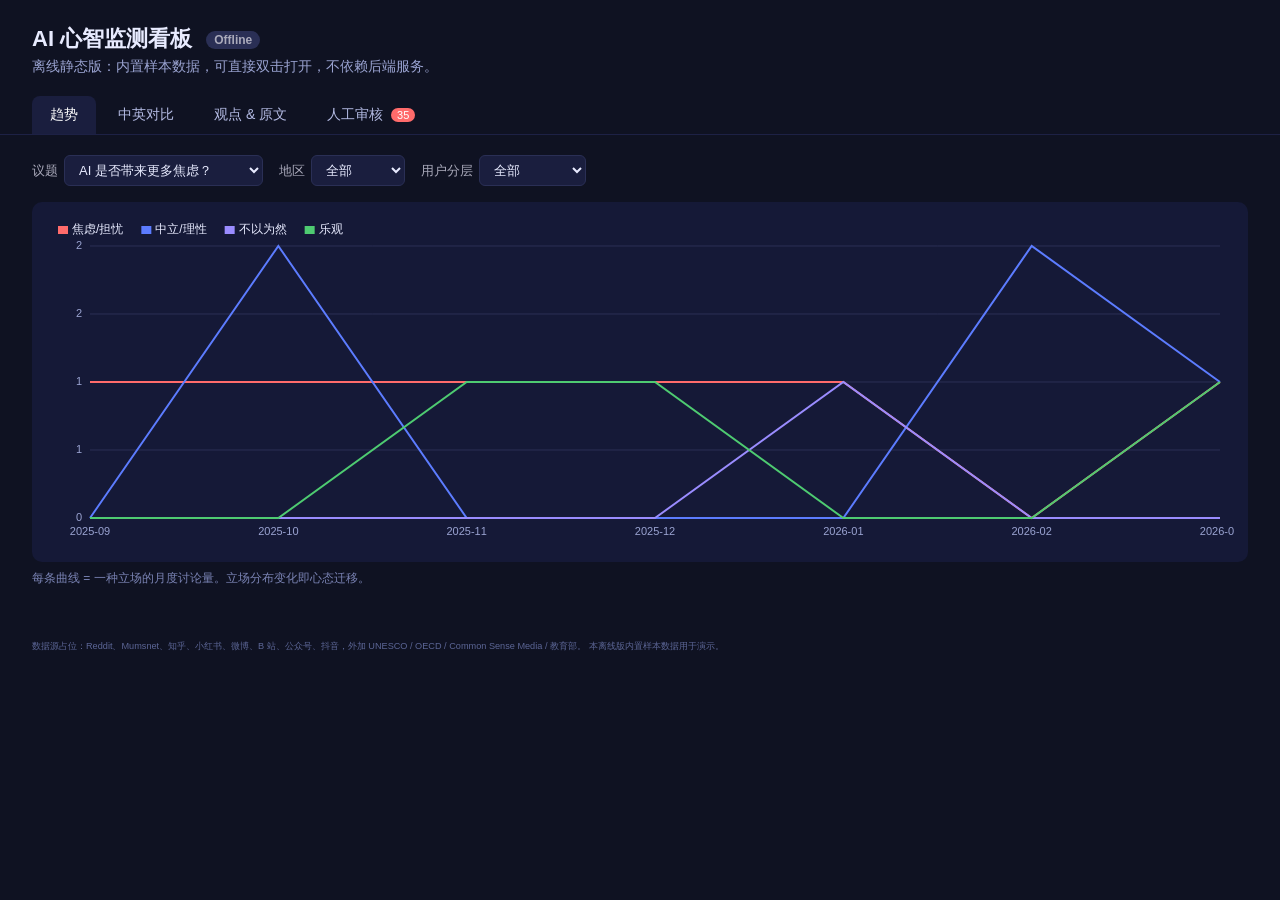
==== commit edb62dff: "Revert commits c15b00a..fedf8e3 This reverts 2 commit(s) from c15b00a to fedf8e3.  Reverted commits:" ====
--- a/offline_dashboard.html
+++ b/offline_dashboard.html
@@ -55,9 +55,6 @@
 }
 .quote .pill.cn { background: #3a2550; color: #ffbce3; }
 .quote .pill.en { background: #1e3b55; color: #9ad4ff; }
-.quote .pill.hn { background: #3a3a25; color: #ffe7ad; }
-.quote .pill.x-en { background: #1e2f55; color: #b7ccff; }
-.quote .pill.x-cn { background: #3a2550; color: #ffbce3; }
 .quote p { margin: 4px 0; }
 .quote .t { color: #9aa3d1; font-size: 13px; font-style: italic; }
 .review { display: grid; gap: 14px; }
@@ -87,12 +84,12 @@
 <body>
   <header>
     <h1>AI 心智监测看板 <span class="tag">Offline</span></h1>
-    <p class="sub">离线静态版：内置 Hacker News 公开数据（约 100 条）+ 你提供的 X 真实用户观点样本，可直接双击打开，不依赖后端服务。</p>
+    <p class="sub">离线静态版：内置样本数据，可直接双击打开，不依赖后端服务。</p>
   </header>
 
   <nav class="tabs">
     <button class="tab active" data-tab="trends">趋势</button>
-    <button class="tab" data-tab="compare">立场占比</button>
+    <button class="tab" data-tab="compare">中英对比</button>
     <button class="tab" data-tab="quotes">观点 & 原文</button>
     <button class="tab" data-tab="review">人工审核 <span id="review-badge" class="badge"></span></button>
   </nav>
@@ -105,12 +102,11 @@
           <option value="kids_learn">AI 时代孩子学什么 / 编程？</option>
         </select>
       </label>
-      <label>平台
+      <label>地区
         <select id="trend-region">
           <option value="">全部</option>
-          <option value="HN">Hacker News</option>
-          <option value="X-EN">X / 英文</option>
-          <option value="X-CN">X / 中文</option>
+          <option value="CN">中国</option>
+          <option value="EN">英语国家</option>
         </select>
       </label>
       <label>用户分层
@@ -135,20 +131,12 @@
           <option value="anxiety">AI 焦虑</option>
         </select>
       </label>
-      <label>平台
-        <select id="cmp-region">
-          <option value="">全部</option>
-          <option value="HN">Hacker News</option>
-          <option value="X-EN">X / 英文</option>
-          <option value="X-CN">X / 中文</option>
-        </select>
-      </label>
-    </div>
-    <div>
-      <h3 style="margin:0 0 8px;font-size:14px;color:#b4bbe4">立场占比(%)</h3>
-      <div class="chart-wrap"><canvas id="cmp-en"></canvas></div>
-    </div>
-    <p class="hint">按月统计：同一议题下各立场的百分比占比。</p>
+    </div>
+    <div class="two-col">
+      <div><h3>英语国家 · 立场占比(%)</h3><div class="chart-wrap"><canvas id="cmp-en"></canvas></div></div>
+      <div><h3>中国 · 立场占比(%)</h3><div class="chart-wrap"><canvas id="cmp-cn"></canvas></div></div>
+    </div>
+    <p class="hint">假设检验：英语圈的立场变化是否在约 6 个月后在中文圈重现？</p>
   </section>
 
   <section id="tab-quotes" class="panel hidden">
@@ -159,13 +147,8 @@
           <option value="kids_learn">孩子学什么</option>
         </select>
       </label>
-      <label>平台
-        <select id="q-region">
-          <option value="">全部</option>
-          <option value="HN">Hacker News</option>
-          <option value="X-EN">X / 英文</option>
-          <option value="X-CN">X / 中文</option>
-        </select>
+      <label>地区
+        <select id="q-region"><option value="">全部</option><option value="CN">中国</option><option value="EN">英语国家</option></select>
       </label>
     </div>
     <div id="quotes-list" class="quotes"></div>
@@ -188,7 +171,8 @@
 
   <footer>
     <small>
-      数据来自 Hacker News（公开可访问内容）与用户提供的 X 观点样本；离线版内置抓取/整理结果用于演示。
+      数据源占位：Reddit、Mumsnet、知乎、小红书、微博、B 站、公众号、抖音，外加 UNESCO / OECD / Common Sense Media / 教育部。
+      本离线版内置样本数据用于演示。
     </small>
   </footer>
 
@@ -214,7 +198,7 @@
   no_code_needed: "#ff6b6b",
 };
 
-let POSTS = [
+const POSTS = [
   { id: 1, source: "reddit", region: "EN", author_type: "parent", topic: "anxiety", stance: "anxious", posted_at: "2025-09-12", original_text: "I genuinely don't know what jobs will exist when my 8yo grows up. Every week another profession looks disrupted. I'm losing sleep over this.", translation: "我真的不知道我 8 岁孩子长大后还有什么工作。每周都有新职业被颠覆，为此我睡不好觉。", url: "https://reddit.com/r/Parenting/example_ai_anxiety_1", human_verified: 0, human_notes: "", ai_confidence: 0.8, ai_labels_json: "{\"topic\":\"anxiety\",\"stance\":\"anxious\",\"author_type\":\"parent\",\"region\":\"EN\"}" },
   { id: 2, source: "mumsnet", region: "EN", author_type: "parent", topic: "anxiety", stance: "anxious", posted_at: "2025-10-03", original_text: "AITA for feeling hopeless about my kids' future careers? Teachers keep saying 'they'll be fine' but have they seen GPT-5 lately?", translation: "我对孩子未来职业感到绝望是不是过度了？老师都说「他们没事的」，但他们看过最新的 GPT-5 吗？", url: "https://mumsnet.com/Talk/example_ai_anxiety_2", human_verified: 0, human_notes: "", ai_confidence: 0.8, ai_labels_json: "{\"topic\":\"anxiety\",\"stance\":\"anxious\",\"author_type\":\"parent\",\"region\":\"EN\"}" },
   { id: 3, source: "reddit", region: "EN", author_type: "tech", topic: "anxiety", stance: "balanced", posted_at: "2025-10-18", original_text: "Worked in ML for 12 years. The hype cycle is real but so is the disruption. Long-term I'm cautiously optimistic, short-term it's going to be messy for mid-skill jobs.", translation: "做 ML 12 年了。炒作是真的，冲击也是真的。长期我谨慎乐观，短期中等技能岗位会很痛。", url: "https://reddit.com/r/MachineLearning/example_ai_anxiety_3", human_verified: 0, human_notes: "", ai_confidence: 0.8, ai_labels_json: "{\"topic\":\"anxiety\",\"stance\":\"balanced\",\"author_type\":\"tech\",\"region\":\"EN\"}" },
@@ -252,1741 +236,6 @@
   { id: 35, source: "commonsense", region: "EN", author_type: "kol", topic: "kids_learn", stance: "humanities_critical", posted_at: "2026-01-14", original_text: "Parents should prioritize media literacy and critical evaluation of AI output over tool-specific skills.", translation: "家长应把媒介素养和 AI 输出的批判性评估放在工具技能之前。", url: "https://commonsensemedia.org/example_ai_guide", human_verified: 0, human_notes: "", ai_confidence: 0.8, ai_labels_json: "{\"topic\":\"kids_learn\",\"stance\":\"humanities_critical\",\"author_type\":\"kol\",\"region\":\"EN\"}" },
 ];
 
-POSTS = POSTS.concat([
-  {
-    id: 101,
-    source: "x",
-    region: "X-EN",
-    author_type: "kol",
-    topic: "kids_learn",
-    stance: "ai_literacy",
-    posted_at: "2026-04-02",
-    original_text: "@umarsaif: \"AI had made [syntax] skill (almost) redundant. Now you need systems designers... universities need to produce great computer scientists, not good programmers...\"",
-    translation: "强调教育重心应从语法转向系统设计与架构能力。",
-    url: "https://x.com/umarsaif",
-    human_verified: 0,
-    human_notes: "",
-    ai_confidence: 0.8,
-    ai_labels_json: "{\"topic\":\"kids_learn\",\"stance\":\"ai_literacy\",\"author_type\":\"kol\",\"region\":\"X-EN\"}",
-  },
-  {
-    id: 102,
-    source: "x",
-    region: "X-CN",
-    author_type: "kol",
-    topic: "kids_learn",
-    stance: "no_code_needed",
-    posted_at: "2026-04-02",
-    original_text: "@lidangzzz: \"你们现在千万别选计算机专业……AI一出来，程序员全裁员……CTO带着曲阜师范中文硕士vibe coding，半个月写了个新的操作系统……\"",
-    translation: "",
-    url: "https://x.com/lidangzzz",
-    human_verified: 0,
-    human_notes: "",
-    ai_confidence: 0.78,
-    ai_labels_json: "{\"topic\":\"kids_learn\",\"stance\":\"no_code_needed\",\"author_type\":\"kol\",\"region\":\"X-CN\"}",
-  },
-  {
-    id: 103,
-    source: "x",
-    region: "X-EN",
-    author_type: "tech",
-    topic: "kids_learn",
-    stance: "still_code",
-    posted_at: "2026-04-03",
-    original_text: "@wagslane: \"I keep hearing about how learning to code is dead. It's ALL cope...\"",
-    translation: "反对“coding is dead”，强调底层逻辑与工程训练仍是核心。",
-    url: "https://x.com/wagslane",
-    human_verified: 0,
-    human_notes: "",
-    ai_confidence: 0.8,
-    ai_labels_json: "{\"topic\":\"kids_learn\",\"stance\":\"still_code\",\"author_type\":\"tech\",\"region\":\"X-EN\"}",
-  },
-  {
-    id: 104,
-    source: "x",
-    region: "X-EN",
-    author_type: "tech",
-    topic: "kids_learn",
-    stance: "still_code",
-    posted_at: "2026-04-03",
-    original_text: "@aarushisdev: \"vibe coding is great for building. terrible for learning...\"",
-    translation: "认为 Vibe Coding 适合快速构建，但会削弱初学者的深度理解。",
-    url: "https://x.com/aarushisdev",
-    human_verified: 0,
-    human_notes: "",
-    ai_confidence: 0.76,
-    ai_labels_json: "{\"topic\":\"kids_learn\",\"stance\":\"still_code\",\"author_type\":\"tech\",\"region\":\"X-EN\"}",
-  },
-  {
-    id: 105,
-    source: "x",
-    region: "X-CN",
-    author_type: "tech",
-    topic: "kids_learn",
-    stance: "still_code",
-    posted_at: "2026-04-05",
-    original_text: "@damiaoedux: \"现在AI能写代码了，反而让踏实学编程成了最高性价比的投资……企业绝不会舍弃程序员而选只会AI的小白。\"",
-    translation: "",
-    url: "https://x.com/damiaoedux",
-    human_verified: 0,
-    human_notes: "",
-    ai_confidence: 0.8,
-    ai_labels_json: "{\"topic\":\"kids_learn\",\"stance\":\"still_code\",\"author_type\":\"tech\",\"region\":\"X-CN\"}",
-  },
-  {
-    id: 106,
-    source: "x",
-    region: "X-CN",
-    author_type: "tech",
-    topic: "kids_learn",
-    stance: "humanities_critical",
-    posted_at: "2026-04-05",
-    original_text: "@goocarlos: \"未来软件工程师的价值，呈倒U型...Vibe Coding陷阱：如果只会用AI工具生成...只是更快地生产垃圾。\"",
-    translation: "",
-    url: "https://x.com/goocarlos",
-    human_verified: 0,
-    human_notes: "",
-    ai_confidence: 0.78,
-    ai_labels_json: "{\"topic\":\"kids_learn\",\"stance\":\"humanities_critical\",\"author_type\":\"tech\",\"region\":\"X-CN\"}",
-  },
-  {
-    id: 107,
-    source: "x",
-    region: "X-CN",
-    author_type: "parent",
-    topic: "kids_learn",
-    stance: "humanities_critical",
-    posted_at: "2026-04-08",
-    original_text: "@innomad_lo: \"未来最重要的能力，不是编程，不是数学，是语言。AI会变成像搜索引擎一样的基础工具……娃的教育核心是好奇心和表达力。\"",
-    translation: "",
-    url: "https://x.com/innomad_lo",
-    human_verified: 0,
-    human_notes: "",
-    ai_confidence: 0.8,
-    ai_labels_json: "{\"topic\":\"kids_learn\",\"stance\":\"humanities_critical\",\"author_type\":\"parent\",\"region\":\"X-CN\"}",
-  },
-  {
-    id: 108,
-    source: "x",
-    region: "X-CN",
-    author_type: "general",
-    topic: "kids_learn",
-    stance: "ai_literacy",
-    posted_at: "2026-04-09",
-    original_text: "@CyberCatX: \"现在的教育还是应试教育……如何运用AI却完全没有进入他们的课程……应试教育抹杀了好奇心和创造力。\"",
-    translation: "",
-    url: "https://x.com/CyberCatX",
-    human_verified: 0,
-    human_notes: "",
-    ai_confidence: 0.78,
-    ai_labels_json: "{\"topic\":\"kids_learn\",\"stance\":\"ai_literacy\",\"author_type\":\"general\",\"region\":\"X-CN\"}",
-  },
-]);
-
-POSTS =
-[
-  {
-    "source": "hn",
-    "region": "HN",
-    "author_type": "tech",
-    "topic": "anxiety",
-    "stance": "anxious",
-    "posted_at": "2023-03-26",
-    "original_text": "An interview with Steve Wozniak by Jessica Livingston cured my AI anxiety",
-    "translation": "",
-    "url": "https://blog.vslira.net/2023/03/an-interview-with-steve-wozniak-by.html",
-    "human_verified": 0,
-    "human_notes": "",
-    "ai_confidence": 0.57,
-    "ai_labels_json": "{\"topic\": \"anxiety\", \"stance\": \"anxious\", \"author_type\": \"tech\", \"region\": \"HN\"}",
-    "id": 1
-  },
-  {
-    "source": "hn",
-    "region": "HN",
-    "author_type": "tech",
-    "topic": "anxiety",
-    "stance": "anxious",
-    "posted_at": "2023-11-26",
-    "original_text": "Ask HN: How to Deal with AI Anxiety?",
-    "translation": "",
-    "url": "https://news.ycombinator.com/item?id=38425431",
-    "human_verified": 0,
-    "human_notes": "",
-    "ai_confidence": 0.69,
-    "ai_labels_json": "{\"topic\": \"anxiety\", \"stance\": \"anxious\", \"author_type\": \"tech\", \"region\": \"HN\"}",
-    "id": 2
-  },
-  {
-    "source": "hn",
-    "region": "HN",
-    "author_type": "tech",
-    "topic": "anxiety",
-    "stance": "anxious",
-    "posted_at": "2015-12-28",
-    "original_text": "AI Anxiety",
-    "translation": "",
-    "url": "http://www.washingtonpost.com/sf/national/2015/12/27/aianxiety/",
-    "human_verified": 0,
-    "human_notes": "",
-    "ai_confidence": 0.57,
-    "ai_labels_json": "{\"topic\": \"anxiety\", \"stance\": \"anxious\", \"author_type\": \"tech\", \"region\": \"HN\"}",
-    "id": 3
-  },
-  {
-    "source": "hn",
-    "region": "HN",
-    "author_type": "tech",
-    "topic": "anxiety",
-    "stance": "anxious",
-    "posted_at": "2025-01-23",
-    "original_text": "The Rise of the Term \"Authentic Data\" Illustrates AI Anxiety",
-    "translation": "",
-    "url": "https://www.dbreunig.com/2025/01/20/on-authentic-data.html",
-    "human_verified": 0,
-    "human_notes": "",
-    "ai_confidence": 0.57,
-    "ai_labels_json": "{\"topic\": \"anxiety\", \"stance\": \"anxious\", \"author_type\": \"tech\", \"region\": \"HN\"}",
-    "id": 4
-  },
-  {
-    "source": "hn",
-    "region": "HN",
-    "author_type": "tech",
-    "topic": "anxiety",
-    "stance": "anxious",
-    "posted_at": "2023-05-15",
-    "original_text": "AI Anxiety",
-    "translation": "",
-    "url": "https://marciok.substack.com/p/ai-anxiety",
-    "human_verified": 0,
-    "human_notes": "",
-    "ai_confidence": 0.57,
-    "ai_labels_json": "{\"topic\": \"anxiety\", \"stance\": \"anxious\", \"author_type\": \"tech\", \"region\": \"HN\"}",
-    "id": 5
-  },
-  {
-    "source": "hn",
-    "region": "HN",
-    "author_type": "tech",
-    "topic": "anxiety",
-    "stance": "anxious",
-    "posted_at": "2026-04-11",
-    "original_text": "Sam Altman speaks out after alleged attack on SF home,links to rising AI anxiety",
-    "translation": "",
-    "url": "https://www.msn.com/en-us/news/crime/sam-altman-speaks-out-after-alleged-attack-on-sf-home-links-it-to-rising-ai-anxiety/ar-AA20Bnnm",
-    "human_verified": 0,
-    "human_notes": "",
-    "ai_confidence": 0.57,
-    "ai_labels_json": "{\"topic\": \"anxiety\", \"stance\": \"anxious\", \"author_type\": \"tech\", \"region\": \"HN\"}",
-    "id": 6
-  },
-  {
-    "source": "hn",
-    "region": "HN",
-    "author_type": "tech",
-    "topic": "anxiety",
-    "stance": "anxious",
-    "posted_at": "2025-11-01",
-    "original_text": "Peeling the AI Anxiety Onion",
-    "translation": "",
-    "url": "https://agglomerations.substack.com/p/peeling-the-ai-anxiety-onion",
-    "human_verified": 0,
-    "human_notes": "",
-    "ai_confidence": 0.57,
-    "ai_labels_json": "{\"topic\": \"anxiety\", \"stance\": \"anxious\", \"author_type\": \"tech\", \"region\": \"HN\"}",
-    "id": 7
-  },
-  {
-    "source": "hn",
-    "region": "HN",
-    "author_type": "tech",
-    "topic": "anxiety",
-    "stance": "anxious",
-    "posted_at": "2023-03-24",
-    "original_text": "Hollywood’s AI Anxiety Is Showing",
-    "translation": "",
-    "url": "https://www.hollywoodreporter.com/business/business-news/ai-chatgpt-sag-aftra-wga-hollywood-guilds-1235360158/",
-    "human_verified": 0,
-    "human_notes": "",
-    "ai_confidence": 0.57,
-    "ai_labels_json": "{\"topic\": \"anxiety\", \"stance\": \"anxious\", \"author_type\": \"tech\", \"region\": \"HN\"}",
-    "id": 8
-  },
-  {
-    "source": "hn",
-    "region": "HN",
-    "author_type": "tech",
-    "topic": "anxiety",
-    "stance": "anxious",
-    "posted_at": "2016-12-12",
-    "original_text": "Wired founder Kevin Kelly on letting go of AI anxiety",
-    "translation": "",
-    "url": "https://slackhq.com/wired-founder-kevin-kelly-on-letting-go-of-ai-anxiety-bcd94e50dedc#.t4ikaffbu",
-    "human_verified": 0,
-    "human_notes": "",
-    "ai_confidence": 0.57,
-    "ai_labels_json": "{\"topic\": \"anxiety\", \"stance\": \"anxious\", \"author_type\": \"tech\", \"region\": \"HN\"}",
-    "id": 9
-  },
-  {
-    "source": "hn",
-    "region": "HN",
-    "author_type": "tech",
-    "topic": "anxiety",
-    "stance": "anxious",
-    "posted_at": "2024-04-08",
-    "original_text": "Overcoming My 'AI Anxiety'",
-    "translation": "",
-    "url": "https://tech.davidgorski.ca/overcoming-my-ai-anxiety/",
-    "human_verified": 0,
-    "human_notes": "",
-    "ai_confidence": 0.57,
-    "ai_labels_json": "{\"topic\": \"anxiety\", \"stance\": \"anxious\", \"author_type\": \"tech\", \"region\": \"HN\"}",
-    "id": 10
-  },
-  {
-    "source": "hn",
-    "region": "HN",
-    "author_type": "tech",
-    "topic": "anxiety",
-    "stance": "anxious",
-    "posted_at": "2026-02-20",
-    "original_text": "Nascent tech, real fear: how AI anxiety is upending career ambitions",
-    "translation": "",
-    "url": "https://www.theguardian.com/technology/ng-interactive/2026/feb/20/ai-future-work-technology-white-collar",
-    "human_verified": 0,
-    "human_notes": "",
-    "ai_confidence": 0.69,
-    "ai_labels_json": "{\"topic\": \"anxiety\", \"stance\": \"anxious\", \"author_type\": \"tech\", \"region\": \"HN\"}",
-    "id": 11
-  },
-  {
-    "source": "hn",
-    "region": "HN",
-    "author_type": "tech",
-    "topic": "anxiety",
-    "stance": "anxious",
-    "posted_at": "2026-02-08",
-    "original_text": "Ask HN: Suggestions for General Tech forums without AI anxiety",
-    "translation": "",
-    "url": "https://news.ycombinator.com/item?id=46935259",
-    "human_verified": 0,
-    "human_notes": "",
-    "ai_confidence": 0.69,
-    "ai_labels_json": "{\"topic\": \"anxiety\", \"stance\": \"anxious\", \"author_type\": \"tech\", \"region\": \"HN\"}",
-    "id": 12
-  },
-  {
-    "source": "hn",
-    "region": "HN",
-    "author_type": "tech",
-    "topic": "anxiety",
-    "stance": "anxious",
-    "posted_at": "2025-11-15",
-    "original_text": "AI Bubble Anxiety on the Rise: Two AI CEOs Weigh in [video]",
-    "translation": "",
-    "url": "https://www.youtube.com/watch?v=KU57CWWWc3g",
-    "human_verified": 0,
-    "human_notes": "",
-    "ai_confidence": 0.57,
-    "ai_labels_json": "{\"topic\": \"anxiety\", \"stance\": \"anxious\", \"author_type\": \"tech\", \"region\": \"HN\"}",
-    "id": 13
-  },
-  {
-    "source": "hn",
-    "region": "HN",
-    "author_type": "tech",
-    "topic": "anxiety",
-    "stance": "anxious",
-    "posted_at": "2025-09-08",
-    "original_text": "AI job anxiety: It's real, and coming at the worst time",
-    "translation": "",
-    "url": "https://www.axios.com/2025/09/07/ai-job-anxiety-ceo",
-    "human_verified": 0,
-    "human_notes": "",
-    "ai_confidence": 0.57,
-    "ai_labels_json": "{\"topic\": \"anxiety\", \"stance\": \"anxious\", \"author_type\": \"tech\", \"region\": \"HN\"}",
-    "id": 14
-  },
-  {
-    "source": "hn",
-    "region": "HN",
-    "author_type": "tech",
-    "topic": "anxiety",
-    "stance": "balanced",
-    "posted_at": "2024-10-07",
-    "original_text": "AI Anxieties to Navigate",
-    "translation": "",
-    "url": "https://www.brettmacfarlane.com/blog/2024/ai-anxiety-triggers",
-    "human_verified": 0,
-    "human_notes": "",
-    "ai_confidence": 0.35,
-    "ai_labels_json": "{\"topic\": \"anxiety\", \"stance\": \"balanced\", \"author_type\": \"tech\", \"region\": \"HN\"}",
-    "id": 15
-  },
-  {
-    "source": "hn",
-    "region": "HN",
-    "author_type": "tech",
-    "topic": "anxiety",
-    "stance": "anxious",
-    "posted_at": "2023-05-19",
-    "original_text": "Sama's Regulation Call, TLD.zip, AI Anxiety, ES2023, Gill Strang's Retirement",
-    "translation": "",
-    "url": "https://thenibble.substack.com/p/nibble-8",
-    "human_verified": 0,
-    "human_notes": "",
-    "ai_confidence": 0.57,
-    "ai_labels_json": "{\"topic\": \"anxiety\", \"stance\": \"anxious\", \"author_type\": \"tech\", \"region\": \"HN\"}",
-    "id": 16
-  },
-  {
-    "source": "hn",
-    "region": "HN",
-    "author_type": "tech",
-    "topic": "anxiety",
-    "stance": "anxious",
-    "posted_at": "2024-02-12",
-    "original_text": "What to do when you're feeling AI anxiety as a tech writer",
-    "translation": "",
-    "url": "https://passo.uno/ai-anxiety-tech-writer-howto/",
-    "human_verified": 0,
-    "human_notes": "",
-    "ai_confidence": 0.57,
-    "ai_labels_json": "{\"topic\": \"anxiety\", \"stance\": \"anxious\", \"author_type\": \"tech\", \"region\": \"HN\"}",
-    "id": 17
-  },
-  {
-    "source": "hn",
-    "region": "HN",
-    "author_type": "tech",
-    "topic": "anxiety",
-    "stance": "anxious",
-    "posted_at": "2025-04-05",
-    "original_text": "HN: Built a free anxiety AI therapist (beta)",
-    "translation": "",
-    "url": "https://anxiety-chat.com",
-    "human_verified": 0,
-    "human_notes": "",
-    "ai_confidence": 0.57,
-    "ai_labels_json": "{\"topic\": \"anxiety\", \"stance\": \"anxious\", \"author_type\": \"tech\", \"region\": \"HN\"}",
-    "id": 18
-  },
-  {
-    "source": "hn",
-    "region": "HN",
-    "author_type": "tech",
-    "topic": "anxiety",
-    "stance": "anxious",
-    "posted_at": "2026-02-27",
-    "original_text": "Show HN: NightClear – AI anxiety clearing for bedtime",
-    "translation": "",
-    "url": "https://apps.apple.com/us/app/nightclear/id6759195031",
-    "human_verified": 0,
-    "human_notes": "",
-    "ai_confidence": 0.81,
-    "ai_labels_json": "{\"topic\": \"anxiety\", \"stance\": \"anxious\", \"author_type\": \"tech\", \"region\": \"HN\"}",
-    "id": 19
-  },
-  {
-    "source": "hn",
-    "region": "HN",
-    "author_type": "tech",
-    "topic": "anxiety",
-    "stance": "anxious",
-    "posted_at": "2026-02-07",
-    "original_text": "AI anxiety batters software execs, costing them combined $62B: report",
-    "translation": "",
-    "url": "https://nypost.com/2026/02/04/business/ai-anxiety-batters-software-execs-costing-them-62b-report/",
-    "human_verified": 0,
-    "human_notes": "",
-    "ai_confidence": 0.57,
-    "ai_labels_json": "{\"topic\": \"anxiety\", \"stance\": \"anxious\", \"author_type\": \"tech\", \"region\": \"HN\"}",
-    "id": 20
-  },
-  {
-    "source": "hn",
-    "region": "HN",
-    "author_type": "tech",
-    "topic": "anxiety",
-    "stance": "anxious",
-    "posted_at": "2025-09-26",
-    "original_text": "Anxiety, AI Adoption and More Anxiety",
-    "translation": "",
-    "url": "https://errantscience.com/blog/2025/09/17/anxiety-ai-adoption-and-more-anxiety/",
-    "human_verified": 0,
-    "human_notes": "",
-    "ai_confidence": 0.69,
-    "ai_labels_json": "{\"topic\": \"anxiety\", \"stance\": \"anxious\", \"author_type\": \"tech\", \"region\": \"HN\"}",
-    "id": 21
-  },
-  {
-    "source": "hn",
-    "region": "HN",
-    "author_type": "tech",
-    "topic": "anxiety",
-    "stance": "anxious",
-    "posted_at": "2023-10-02",
-    "original_text": "‘AI Anxiety’ Is on the Rise–Here’s How to Manage It",
-    "translation": "",
-    "url": "https://www.scientificamerican.com/article/ai-anxiety-is-on-the-rise-heres-how-to-manage-it/",
-    "human_verified": 0,
-    "human_notes": "",
-    "ai_confidence": 0.57,
-    "ai_labels_json": "{\"topic\": \"anxiety\", \"stance\": \"anxious\", \"author_type\": \"tech\", \"region\": \"HN\"}",
-    "id": 22
-  },
-  {
-    "source": "hn",
-    "region": "HN",
-    "author_type": "tech",
-    "topic": "anxiety",
-    "stance": "anxious",
-    "posted_at": "2023-06-22",
-    "original_text": "AI Anxiety: Career concerns of the creative industries",
-    "translation": "",
-    "url": "https://empower.agency/ai-anxiety-report/",
-    "human_verified": 0,
-    "human_notes": "",
-    "ai_confidence": 0.57,
-    "ai_labels_json": "{\"topic\": \"anxiety\", \"stance\": \"anxious\", \"author_type\": \"tech\", \"region\": \"HN\"}",
-    "id": 23
-  },
-  {
-    "source": "hn",
-    "region": "HN",
-    "author_type": "tech",
-    "topic": "anxiety",
-    "stance": "anxious",
-    "posted_at": "2023-05-03",
-    "original_text": "Explaining and Interpreting “AI Anxiety”",
-    "translation": "",
-    "url": "https://talkingrobot.com/2023/05/explaining-and-interpreting-ai-anxiety/",
-    "human_verified": 0,
-    "human_notes": "",
-    "ai_confidence": 0.57,
-    "ai_labels_json": "{\"topic\": \"anxiety\", \"stance\": \"anxious\", \"author_type\": \"tech\", \"region\": \"HN\"}",
-    "id": 24
-  },
-  {
-    "source": "hn",
-    "region": "HN",
-    "author_type": "tech",
-    "topic": "anxiety",
-    "stance": "anxious",
-    "posted_at": "2023-04-21",
-    "original_text": "AI anxiety: The workers who fear losing their jobs to artificial intelligence",
-    "translation": "",
-    "url": "https://www.bbc.com/worklife/article/20230418-ai-anxiety-artificial-intelligence-replace-jobs",
-    "human_verified": 0,
-    "human_notes": "",
-    "ai_confidence": 0.69,
-    "ai_labels_json": "{\"topic\": \"anxiety\", \"stance\": \"anxious\", \"author_type\": \"tech\", \"region\": \"HN\"}",
-    "id": 25
-  },
-  {
-    "source": "hn",
-    "region": "HN",
-    "author_type": "tech",
-    "topic": "anxiety",
-    "stance": "anxious",
-    "posted_at": "2023-03-06",
-    "original_text": "AI Anxiety: Career concerns of the creative industries",
-    "translation": "",
-    "url": "https://empower.agency/ai-anxiety/",
-    "human_verified": 0,
-    "human_notes": "",
-    "ai_confidence": 0.57,
-    "ai_labels_json": "{\"topic\": \"anxiety\", \"stance\": \"anxious\", \"author_type\": \"tech\", \"region\": \"HN\"}",
-    "id": 26
-  },
-  {
-    "source": "hn",
-    "region": "HN",
-    "author_type": "tech",
-    "topic": "anxiety",
-    "stance": "anxious",
-    "posted_at": "2016-12-12",
-    "original_text": "Wired founder Kevin Kelly on letting go of AI anxiety",
-    "translation": "",
-    "url": "https://slackhq.com/wired-founder-kevin-kelly-on-letting-go-of-ai-anxiety-bcd94e50dedc?imm_mid=0eb7ba&cmp=em-data-na-na-newsltr_ai_20161212#.67hbi2iws",
-    "human_verified": 0,
-    "human_notes": "",
-    "ai_confidence": 0.57,
-    "ai_labels_json": "{\"topic\": \"anxiety\", \"stance\": \"anxious\", \"author_type\": \"tech\", \"region\": \"HN\"}",
-    "id": 27
-  },
-  {
-    "source": "hn",
-    "region": "HN",
-    "author_type": "tech",
-    "topic": "anxiety",
-    "stance": "anxious",
-    "posted_at": "2015-12-28",
-    "original_text": "The AI Anxiety",
-    "translation": "",
-    "url": "http://www.washingtonpost.com/sf/national/2015/12/27/aianxiety/?wpmm=1&wpisrc=nl_headlines",
-    "human_verified": 0,
-    "human_notes": "",
-    "ai_confidence": 0.57,
-    "ai_labels_json": "{\"topic\": \"anxiety\", \"stance\": \"anxious\", \"author_type\": \"tech\", \"region\": \"HN\"}",
-    "id": 28
-  },
-  {
-    "source": "hn",
-    "region": "HN",
-    "author_type": "tech",
-    "topic": "anxiety",
-    "stance": "balanced",
-    "posted_at": "2025-07-22",
-    "original_text": "One in six US workers pretends to use AI to please the bosses",
-    "translation": "",
-    "url": "https://www.theregister.com/2025/07/22/ai_anxiety_us_workers/",
-    "human_verified": 0,
-    "human_notes": "",
-    "ai_confidence": 0.35,
-    "ai_labels_json": "{\"topic\": \"anxiety\", \"stance\": \"balanced\", \"author_type\": \"tech\", \"region\": \"HN\"}",
-    "id": 29
-  },
-  {
-    "source": "hn",
-    "region": "HN",
-    "author_type": "tech",
-    "topic": "anxiety",
-    "stance": "anxious",
-    "posted_at": "2015-12-29",
-    "original_text": "The A.I. Anxiety",
-    "translation": "",
-    "url": "http://www.washingtonpost.com/sf/national/2015/12/27/aianxiety/?",
-    "human_verified": 0,
-    "human_notes": "",
-    "ai_confidence": 0.57,
-    "ai_labels_json": "{\"topic\": \"anxiety\", \"stance\": \"anxious\", \"author_type\": \"tech\", \"region\": \"HN\"}",
-    "id": 30
-  },
-  {
-    "source": "hn",
-    "region": "HN",
-    "author_type": "tech",
-    "topic": "anxiety",
-    "stance": "balanced",
-    "posted_at": "2025-12-04",
-    "original_text": "Gen Z Loses Faith in America",
-    "translation": "",
-    "url": "https://www.axios.com/2025/12/04/gen-z-ai-economic-anxiety-harvard-poll",
-    "human_verified": 0,
-    "human_notes": "",
-    "ai_confidence": 0.35,
-    "ai_labels_json": "{\"topic\": \"anxiety\", \"stance\": \"balanced\", \"author_type\": \"tech\", \"region\": \"HN\"}",
-    "id": 31
-  },
-  {
-    "source": "hn",
-    "region": "HN",
-    "author_type": "tech",
-    "topic": "anxiety",
-    "stance": "balanced",
-    "posted_at": "2026-02-26",
-    "original_text": "Why your coworker is pretending to be so busy",
-    "translation": "",
-    "url": "https://www.businessinsider.com/ai-anxiety-layoffs-cause-more-productivity-theater-performative-hustle-2026-2",
-    "human_verified": 0,
-    "human_notes": "",
-    "ai_confidence": 0.35,
-    "ai_labels_json": "{\"topic\": \"anxiety\", \"stance\": \"balanced\", \"author_type\": \"tech\", \"region\": \"HN\"}",
-    "id": 32
-  },
-  {
-    "source": "hn",
-    "region": "HN",
-    "author_type": "tech",
-    "topic": "anxiety",
-    "stance": "anxious",
-    "posted_at": "2015-12-28",
-    "original_text": "The A.I. Anxiety",
-    "translation": "",
-    "url": "http://www.washingtonpost.com/sf/national/2015/12/27/aianxiety/#",
-    "human_verified": 0,
-    "human_notes": "",
-    "ai_confidence": 0.57,
-    "ai_labels_json": "{\"topic\": \"anxiety\", \"stance\": \"anxious\", \"author_type\": \"tech\", \"region\": \"HN\"}",
-    "id": 33
-  },
-  {
-    "source": "hn",
-    "region": "HN",
-    "author_type": "tech",
-    "topic": "anxiety",
-    "stance": "anxious",
-    "posted_at": "2024-07-01",
-    "original_text": "Study shows AI can predict anxiety levels with picture tasks",
-    "translation": "",
-    "url": "https://medicalxpress.com/news/2024-06-ai-anxiety-picture-tasks.html",
-    "human_verified": 0,
-    "human_notes": "",
-    "ai_confidence": 0.57,
-    "ai_labels_json": "{\"topic\": \"anxiety\", \"stance\": \"anxious\", \"author_type\": \"tech\", \"region\": \"HN\"}",
-    "id": 34
-  },
-  {
-    "source": "hn",
-    "region": "HN",
-    "author_type": "tech",
-    "topic": "anxiety",
-    "stance": "anxious",
-    "posted_at": "2026-01-09",
-    "original_text": "Model Anxiety",
-    "translation": "",
-    "url": "https://blog.verifai.ai/model-anxiety-the-enterprise-dilemma-in-the-age-of-ai/",
-    "human_verified": 0,
-    "human_notes": "",
-    "ai_confidence": 0.57,
-    "ai_labels_json": "{\"topic\": \"anxiety\", \"stance\": \"anxious\", \"author_type\": \"tech\", \"region\": \"HN\"}",
-    "id": 35
-  },
-  {
-    "source": "hn",
-    "region": "HN",
-    "author_type": "tech",
-    "topic": "anxiety",
-    "stance": "balanced",
-    "posted_at": "2026-03-19",
-    "original_text": "\"It feels like Squid Game\": China's workers scramble to keep up in the AI race",
-    "translation": "",
-    "url": "https://restofworld.org/2026/china-ai-anxiety-openclaw-jobs-redundancy/",
-    "human_verified": 0,
-    "human_notes": "",
-    "ai_confidence": 0.35,
-    "ai_labels_json": "{\"topic\": \"anxiety\", \"stance\": \"balanced\", \"author_type\": \"tech\", \"region\": \"HN\"}",
-    "id": 36
-  },
-  {
-    "source": "hn",
-    "region": "HN",
-    "author_type": "tech",
-    "topic": "anxiety",
-    "stance": "balanced",
-    "posted_at": "2025-11-13",
-    "original_text": "Junior Developers Are Turning Productivity Gains to Career Security with AI",
-    "translation": "",
-    "url": "https://practicalsecurity.substack.com/p/the-ai-anxiety-antidote-how-junior",
-    "human_verified": 0,
-    "human_notes": "",
-    "ai_confidence": 0.35,
-    "ai_labels_json": "{\"topic\": \"anxiety\", \"stance\": \"balanced\", \"author_type\": \"tech\", \"region\": \"HN\"}",
-    "id": 37
-  },
-  {
-    "source": "hn",
-    "region": "HN",
-    "author_type": "tech",
-    "topic": "anxiety",
-    "stance": "anxious",
-    "posted_at": "2023-04-19",
-    "original_text": "Should I feel anxiety about AI?",
-    "translation": "",
-    "url": "https://www.aianxiety.com/",
-    "human_verified": 0,
-    "human_notes": "",
-    "ai_confidence": 0.57,
-    "ai_labels_json": "{\"topic\": \"anxiety\", \"stance\": \"anxious\", \"author_type\": \"tech\", \"region\": \"HN\"}",
-    "id": 38
-  },
-  {
-    "source": "hn",
-    "region": "HN",
-    "author_type": "tech",
-    "topic": "anxiety",
-    "stance": "balanced",
-    "posted_at": "2022-10-20",
-    "original_text": "“Voice biomarker” tech analyzes your voice for signs of depression",
-    "translation": "",
-    "url": "https://www.axios.com/2022/10/20/voice-biomarkers-depression-anxiety-ai-telehealth",
-    "human_verified": 0,
-    "human_notes": "",
-    "ai_confidence": 0.35,
-    "ai_labels_json": "{\"topic\": \"anxiety\", \"stance\": \"balanced\", \"author_type\": \"tech\", \"region\": \"HN\"}",
-    "id": 39
-  },
-  {
-    "source": "hn",
-    "region": "HN",
-    "author_type": "tech",
-    "topic": "anxiety",
-    "stance": "anxious",
-    "posted_at": "2026-03-13",
-    "original_text": "The anxiety driving AI's brutal work culture is a warning for all of us",
-    "translation": "",
-    "url": "https://www.theguardian.com/technology/ng-interactive/2026/feb/17/ai-startups-work-culture-san-francisco",
-    "human_verified": 0,
-    "human_notes": "",
-    "ai_confidence": 0.57,
-    "ai_labels_json": "{\"topic\": \"anxiety\", \"stance\": \"anxious\", \"author_type\": \"tech\", \"region\": \"HN\"}",
-    "id": 40
-  },
-  {
-    "source": "hn",
-    "region": "HN",
-    "author_type": "tech",
-    "topic": "anxiety",
-    "stance": "anxious",
-    "posted_at": "2026-02-23",
-    "original_text": "Viral Doomsday Report Lays Bare Wall Street's Deep Anxiety About AI Future",
-    "translation": "",
-    "url": "https://www.wsj.com/finance/stocks/global-stocks-markets-dow-news-02-23-2026-06a32080",
-    "human_verified": 0,
-    "human_notes": "",
-    "ai_confidence": 0.57,
-    "ai_labels_json": "{\"topic\": \"anxiety\", \"stance\": \"anxious\", \"author_type\": \"tech\", \"region\": \"HN\"}",
-    "id": 41
-  },
-  {
-    "source": "hn",
-    "region": "HN",
-    "author_type": "tech",
-    "topic": "anxiety",
-    "stance": "anxious",
-    "posted_at": "2024-02-14",
-    "original_text": "Show HN: Anxiety Simulator – AI Chat to help understand the effects of anxiety",
-    "translation": "",
-    "url": "https://anxietysimulator.com/",
-    "human_verified": 0,
-    "human_notes": "",
-    "ai_confidence": 0.93,
-    "ai_labels_json": "{\"topic\": \"anxiety\", \"stance\": \"anxious\", \"author_type\": \"tech\", \"region\": \"HN\"}",
-    "id": 42
-  },
-  {
-    "source": "hn",
-    "region": "HN",
-    "author_type": "tech",
-    "topic": "anxiety",
-    "stance": "anxious",
-    "posted_at": "2021-04-27",
-    "original_text": "Murderbot author Martha Wells on writing an anxiety-prone AI",
-    "translation": "",
-    "url": "https://transfer-orbit.ghost.io/murderbot-martha-wells-network-effect-fugitive-telemetry-interview/",
-    "human_verified": 0,
-    "human_notes": "",
-    "ai_confidence": 0.57,
-    "ai_labels_json": "{\"topic\": \"anxiety\", \"stance\": \"anxious\", \"author_type\": \"tech\", \"region\": \"HN\"}",
-    "id": 43
-  },
-  {
-    "source": "hn",
-    "region": "HN",
-    "author_type": "tech",
-    "topic": "anxiety",
-    "stance": "anxious",
-    "posted_at": "2026-04-13",
-    "original_text": "The Expensive Anxiety of AI",
-    "translation": "",
-    "url": "https://aarils.com/personal/the-expensive-anxiety-of-ai",
-    "human_verified": 0,
-    "human_notes": "",
-    "ai_confidence": 0.57,
-    "ai_labels_json": "{\"topic\": \"anxiety\", \"stance\": \"anxious\", \"author_type\": \"tech\", \"region\": \"HN\"}",
-    "id": 44
-  },
-  {
-    "source": "hn",
-    "region": "HN",
-    "author_type": "tech",
-    "topic": "anxiety",
-    "stance": "anxious",
-    "posted_at": "2023-02-09",
-    "original_text": "Decoding Google's AI Ambitions (and Anxiety)",
-    "translation": "",
-    "url": "https://www.visualcapitalist.com/google-ai-ambitions/",
-    "human_verified": 0,
-    "human_notes": "",
-    "ai_confidence": 0.57,
-    "ai_labels_json": "{\"topic\": \"anxiety\", \"stance\": \"anxious\", \"author_type\": \"tech\", \"region\": \"HN\"}",
-    "id": 45
-  },
-  {
-    "source": "hn",
-    "region": "HN",
-    "author_type": "tech",
-    "topic": "anxiety",
-    "stance": "anxious",
-    "posted_at": "2023-09-20",
-    "original_text": "How to Overcome Email Anxiety with AI",
-    "translation": "",
-    "url": "https://getreadytosend.com/blogs/email-automation-guides/how-to-overcome-email-anxiety",
-    "human_verified": 0,
-    "human_notes": "",
-    "ai_confidence": 0.57,
-    "ai_labels_json": "{\"topic\": \"anxiety\", \"stance\": \"anxious\", \"author_type\": \"tech\", \"region\": \"HN\"}",
-    "id": 46
-  },
-  {
-    "source": "hn",
-    "region": "HN",
-    "author_type": "tech",
-    "topic": "anxiety",
-    "stance": "anxious",
-    "posted_at": "2017-06-09",
-    "original_text": "Building anxiety into AI will make it less likely to kill all humans",
-    "translation": "",
-    "url": "https://arxiv.org/abs/1611.08219",
-    "human_verified": 0,
-    "human_notes": "",
-    "ai_confidence": 0.57,
-    "ai_labels_json": "{\"topic\": \"anxiety\", \"stance\": \"anxious\", \"author_type\": \"tech\", \"region\": \"HN\"}",
-    "id": 47
-  },
-  {
-    "source": "hn",
-    "region": "HN",
-    "author_type": "tech",
-    "topic": "anxiety",
-    "stance": "anxious",
-    "posted_at": "2025-03-03",
-    "original_text": "Show HN: Tolly – AI-powered CBT and exposure therapy for social anxiety",
-    "translation": "",
-    "url": "https://tolly.app/",
-    "human_verified": 0,
-    "human_notes": "",
-    "ai_confidence": 0.93,
-    "ai_labels_json": "{\"topic\": \"anxiety\", \"stance\": \"anxious\", \"author_type\": \"tech\", \"region\": \"HN\"}",
-    "id": 48
-  },
-  {
-    "source": "hn",
-    "region": "HN",
-    "author_type": "tech",
-    "topic": "anxiety",
-    "stance": "balanced",
-    "posted_at": "2026-02-04",
-    "original_text": "Oracle to raise $50B as AI debt piles up",
-    "translation": "",
-    "url": "https://www.marketwatch.com/story/oracles-monster-25-billion-debt-financing-points-to-anxieties-around-ai-funding-b92c634b",
-    "human_verified": 0,
-    "human_notes": "",
-    "ai_confidence": 0.35,
-    "ai_labels_json": "{\"topic\": \"anxiety\", \"stance\": \"balanced\", \"author_type\": \"tech\", \"region\": \"HN\"}",
-    "id": 49
-  },
-  {
-    "source": "hn",
-    "region": "HN",
-    "author_type": "tech",
-    "topic": "anxiety",
-    "stance": "balanced",
-    "posted_at": "2024-10-18",
-    "original_text": "The Terminator: How James Cameron predicted our fears about AI, 40 years ago",
-    "translation": "",
-    "url": "https://www.bbc.com/culture/article/20241017-the-terminator-how-james-camerons-science-fiction-slasher-film-predicted-our-anxieties-about-ai",
-    "human_verified": 0,
-    "human_notes": "",
-    "ai_confidence": 0.35,
-    "ai_labels_json": "{\"topic\": \"anxiety\", \"stance\": \"balanced\", \"author_type\": \"tech\", \"region\": \"HN\"}",
-    "id": 50
-  },
-  {
-    "source": "hn",
-    "region": "HN",
-    "author_type": "tech",
-    "topic": "kids_learn",
-    "stance": "ai_literacy",
-    "posted_at": "2025-08-10",
-    "original_text": "Ask HN: AI Anxiety",
-    "translation": "",
-    "url": "https://news.ycombinator.com/item?id=44859416",
-    "human_verified": 0,
-    "human_notes": "",
-    "ai_confidence": 0.3,
-    "ai_labels_json": "{\"topic\": \"kids_learn\", \"stance\": \"ai_literacy\", \"author_type\": \"tech\", \"region\": \"HN\"}",
-    "id": 51
-  },
-  {
-    "source": "hn",
-    "region": "HN",
-    "author_type": "tech",
-    "topic": "kids_learn",
-    "stance": "ai_literacy",
-    "posted_at": "2026-03-03",
-    "original_text": "Cheating machine or powerful assistant? The AI anxieties of a trainee teacher",
-    "translation": "",
-    "url": "https://www.theguardian.com/education/ng-interactive/2026/mar/03/cheating-machine-or-powerful-assistant-the-ai-anxieties-of-a-trainee-teacher",
-    "human_verified": 0,
-    "human_notes": "",
-    "ai_confidence": 0.3,
-    "ai_labels_json": "{\"topic\": \"kids_learn\", \"stance\": \"ai_literacy\", \"author_type\": \"tech\", \"region\": \"HN\"}",
-    "id": 52
-  },
-  {
-    "source": "hn",
-    "region": "HN",
-    "author_type": "tech",
-    "topic": "kids_learn",
-    "stance": "ai_literacy",
-    "posted_at": "2026-02-20",
-    "original_text": "Ask HN: What to tell a young person interested in finance with AI anxiety",
-    "translation": "",
-    "url": "https://news.ycombinator.com/item?id=47091338",
-    "human_verified": 0,
-    "human_notes": "",
-    "ai_confidence": 0.3,
-    "ai_labels_json": "{\"topic\": \"kids_learn\", \"stance\": \"ai_literacy\", \"author_type\": \"tech\", \"region\": \"HN\"}",
-    "id": 53
-  },
-  {
-    "source": "hn",
-    "region": "HN",
-    "author_type": "tech",
-    "topic": "kids_learn",
-    "stance": "ai_literacy",
-    "posted_at": "2024-01-17",
-    "original_text": "Ask HN: Do you also feel anxiety about AI, escalation of wars, etc.",
-    "translation": "",
-    "url": "https://news.ycombinator.com/item?id=39030892",
-    "human_verified": 0,
-    "human_notes": "",
-    "ai_confidence": 0.3,
-    "ai_labels_json": "{\"topic\": \"kids_learn\", \"stance\": \"ai_literacy\", \"author_type\": \"tech\", \"region\": \"HN\"}",
-    "id": 54
-  },
-  {
-    "source": "hn",
-    "region": "HN",
-    "author_type": "tech",
-    "topic": "kids_learn",
-    "stance": "ai_literacy",
-    "posted_at": "2025-04-12",
-    "original_text": "Show HN: DSM-5 based panic attack analysis AND AI-companion Elissa",
-    "translation": "",
-    "url": "https://www.wisdominme.org/",
-    "human_verified": 0,
-    "human_notes": "",
-    "ai_confidence": 0.3,
-    "ai_labels_json": "{\"topic\": \"kids_learn\", \"stance\": \"ai_literacy\", \"author_type\": \"tech\", \"region\": \"HN\"}",
-    "id": 55
-  },
-  {
-    "source": "hn",
-    "region": "HN",
-    "author_type": "tech",
-    "topic": "kids_learn",
-    "stance": "ai_literacy",
-    "posted_at": "2024-05-14",
-    "original_text": "What is your strategy in the midst of AI race?",
-    "translation": "",
-    "url": "https://news.ycombinator.com/item?id=40352996",
-    "human_verified": 0,
-    "human_notes": "",
-    "ai_confidence": 0.3,
-    "ai_labels_json": "{\"topic\": \"kids_learn\", \"stance\": \"ai_literacy\", \"author_type\": \"tech\", \"region\": \"HN\"}",
-    "id": 56
-  },
-  {
-    "source": "hn",
-    "region": "HN",
-    "author_type": "tech",
-    "topic": "kids_learn",
-    "stance": "ai_literacy",
-    "posted_at": "2025-07-31",
-    "original_text": "Beat Coding Interview Anxiety with ChatGPT and Google AI Studio",
-    "translation": "",
-    "url": "https://zackproser.com/blog/beat-coding-interview-anxiety",
-    "human_verified": 0,
-    "human_notes": "",
-    "ai_confidence": 0.3,
-    "ai_labels_json": "{\"topic\": \"kids_learn\", \"stance\": \"ai_literacy\", \"author_type\": \"tech\", \"region\": \"HN\"}",
-    "id": 57
-  },
-  {
-    "source": "hn",
-    "region": "HN",
-    "author_type": "tech",
-    "topic": "kids_learn",
-    "stance": "fundamentals_math",
-    "posted_at": "2024-09-20",
-    "original_text": "Show HN: I made a O1 AI math that turns F's into A+'s overnight",
-    "translation": "",
-    "url": "https://aimathgpt.forit.ai",
-    "human_verified": 0,
-    "human_notes": "",
-    "ai_confidence": 0.95,
-    "ai_labels_json": "{\"topic\": \"kids_learn\", \"stance\": \"fundamentals_math\", \"author_type\": \"tech\", \"region\": \"HN\"}",
-    "id": 58
-  },
-  {
-    "source": "hn",
-    "region": "HN",
-    "author_type": "tech",
-    "topic": "kids_learn",
-    "stance": "ai_literacy",
-    "posted_at": "2022-03-15",
-    "original_text": "Show HN: Zipy.ai – Live web debugging with error monitoring and session replay",
-    "translation": "",
-    "url": "https://www.zipy.ai/",
-    "human_verified": 0,
-    "human_notes": "",
-    "ai_confidence": 0.3,
-    "ai_labels_json": "{\"topic\": \"kids_learn\", \"stance\": \"ai_literacy\", \"author_type\": \"tech\", \"region\": \"HN\"}",
-    "id": 59
-  },
-  {
-    "source": "hn",
-    "region": "HN",
-    "author_type": "tech",
-    "topic": "kids_learn",
-    "stance": "ai_literacy",
-    "posted_at": "2025-09-17",
-    "original_text": "AI job loss – example, perhaps",
-    "translation": "",
-    "url": "https://news.ycombinator.com/item?id=45278095",
-    "human_verified": 0,
-    "human_notes": "",
-    "ai_confidence": 0.3,
-    "ai_labels_json": "{\"topic\": \"kids_learn\", \"stance\": \"ai_literacy\", \"author_type\": \"tech\", \"region\": \"HN\"}",
-    "id": 60
-  },
-  {
-    "source": "hn",
-    "region": "HN",
-    "author_type": "tech",
-    "topic": "kids_learn",
-    "stance": "ai_literacy",
-    "posted_at": "2025-01-16",
-    "original_text": "My subjective notes on the state of AI at the end of 2024",
-    "translation": "",
-    "url": "https://news.ycombinator.com/item?id=42727514",
-    "human_verified": 0,
-    "human_notes": "",
-    "ai_confidence": 0.3,
-    "ai_labels_json": "{\"topic\": \"kids_learn\", \"stance\": \"ai_literacy\", \"author_type\": \"tech\", \"region\": \"HN\"}",
-    "id": 61
-  },
-  {
-    "source": "hn",
-    "region": "HN",
-    "author_type": "tech",
-    "topic": "kids_learn",
-    "stance": "ai_literacy",
-    "posted_at": "2017-09-24",
-    "original_text": "Here’s how Peter Norvig thinks people should prepare for machine learning",
-    "translation": "",
-    "url": "https://www.cnbc.com/2017/04/29/googles-peter-norvig-how-to-prepare-for-ai-job-losses.html",
-    "human_verified": 0,
-    "human_notes": "",
-    "ai_confidence": 0.3,
-    "ai_labels_json": "{\"topic\": \"kids_learn\", \"stance\": \"ai_literacy\", \"author_type\": \"tech\", \"region\": \"HN\"}",
-    "id": 62
-  },
-  {
-    "source": "hn",
-    "region": "HN",
-    "author_type": "tech",
-    "topic": "kids_learn",
-    "stance": "ai_literacy",
-    "posted_at": "2025-10-16",
-    "original_text": "Show HN: Simulation of the Tech Industry in 2027",
-    "translation": "",
-    "url": "https://www.marbleos.com/?os=m",
-    "human_verified": 0,
-    "human_notes": "",
-    "ai_confidence": 0.69,
-    "ai_labels_json": "{\"topic\": \"kids_learn\", \"stance\": \"ai_literacy\", \"author_type\": \"tech\", \"region\": \"HN\"}",
-    "id": 63
-  },
-  {
-    "source": "hn",
-    "region": "HN",
-    "author_type": "tech",
-    "topic": "kids_learn",
-    "stance": "ai_literacy",
-    "posted_at": "2025-06-27",
-    "original_text": "As job losses loom, Anthropic launches program to track AI's economic fallout",
-    "translation": "",
-    "url": "https://techcrunch.com/2025/06/27/as-job-losses-loom-anthropic-launches-program-to-track-ais-economic-fallout/",
-    "human_verified": 0,
-    "human_notes": "",
-    "ai_confidence": 0.3,
-    "ai_labels_json": "{\"topic\": \"kids_learn\", \"stance\": \"ai_literacy\", \"author_type\": \"tech\", \"region\": \"HN\"}",
-    "id": 64
-  },
-  {
-    "source": "hn",
-    "region": "HN",
-    "author_type": "tech",
-    "topic": "kids_learn",
-    "stance": "ai_literacy",
-    "posted_at": "2025-02-03",
-    "original_text": "Ask HN: What do you expect will be the real impact of AI on society in 10 years",
-    "translation": "",
-    "url": "https://news.ycombinator.com/item?id=42915126",
-    "human_verified": 0,
-    "human_notes": "",
-    "ai_confidence": 0.3,
-    "ai_labels_json": "{\"topic\": \"kids_learn\", \"stance\": \"ai_literacy\", \"author_type\": \"tech\", \"region\": \"HN\"}",
-    "id": 65
-  },
-  {
-    "source": "hn",
-    "region": "HN",
-    "author_type": "tech",
-    "topic": "kids_learn",
-    "stance": "ai_literacy",
-    "posted_at": "2023-06-07",
-    "original_text": "Ask HN: Is the rate of progress in AI exponential?",
-    "translation": "",
-    "url": "https://news.ycombinator.com/item?id=36233487",
-    "human_verified": 0,
-    "human_notes": "",
-    "ai_confidence": 0.57,
-    "ai_labels_json": "{\"topic\": \"kids_learn\", \"stance\": \"ai_literacy\", \"author_type\": \"tech\", \"region\": \"HN\"}",
-    "id": 66
-  },
-  {
-    "source": "hn",
-    "region": "HN",
-    "author_type": "tech",
-    "topic": "kids_learn",
-    "stance": "humanities_critical",
-    "posted_at": "2026-02-25",
-    "original_text": "WiseTech Global to cut 2k jobs as AI ends era of 'manually writing code'",
-    "translation": "",
-    "url": "https://www.abc.net.au/news/2026-02-25/wisetech-job-losses-losing-2000-over-next-two-years-coding-era/106387486",
-    "human_verified": 0,
-    "human_notes": "",
-    "ai_confidence": 0.57,
-    "ai_labels_json": "{\"topic\": \"kids_learn\", \"stance\": \"humanities_critical\", \"author_type\": \"tech\", \"region\": \"HN\"}",
-    "id": 67
-  },
-  {
-    "source": "hn",
-    "region": "HN",
-    "author_type": "tech",
-    "topic": "kids_learn",
-    "stance": "humanities_critical",
-    "posted_at": "2025-07-23",
-    "original_text": "Ask HN: Is AI taking our jobs or just changing them?",
-    "translation": "",
-    "url": "https://news.ycombinator.com/item?id=44656535",
-    "human_verified": 0,
-    "human_notes": "",
-    "ai_confidence": 0.57,
-    "ai_labels_json": "{\"topic\": \"kids_learn\", \"stance\": \"humanities_critical\", \"author_type\": \"tech\", \"region\": \"HN\"}",
-    "id": 68
-  },
-  {
-    "source": "hn",
-    "region": "HN",
-    "author_type": "tech",
-    "topic": "kids_learn",
-    "stance": "ai_literacy",
-    "posted_at": "2025-03-02",
-    "original_text": "Show HN: Vibecoders – Find software engineers that are good at vibecoding",
-    "translation": "",
-    "url": "https://news.ycombinator.com/item?id=43231978",
-    "human_verified": 0,
-    "human_notes": "",
-    "ai_confidence": 0.69,
-    "ai_labels_json": "{\"topic\": \"kids_learn\", \"stance\": \"ai_literacy\", \"author_type\": \"tech\", \"region\": \"HN\"}",
-    "id": 69
-  },
-  {
-    "source": "hn",
-    "region": "HN",
-    "author_type": "tech",
-    "topic": "kids_learn",
-    "stance": "ai_literacy",
-    "posted_at": "2025-04-30",
-    "original_text": "Ask HN: What tech prediction do you think most people are wrong about?",
-    "translation": "",
-    "url": "https://news.ycombinator.com/item?id=43839766",
-    "human_verified": 0,
-    "human_notes": "",
-    "ai_confidence": 0.3,
-    "ai_labels_json": "{\"topic\": \"kids_learn\", \"stance\": \"ai_literacy\", \"author_type\": \"tech\", \"region\": \"HN\"}",
-    "id": 70
-  },
-  {
-    "source": "hn",
-    "region": "HN",
-    "author_type": "tech",
-    "topic": "kids_learn",
-    "stance": "ai_literacy",
-    "posted_at": "2025-07-11",
-    "original_text": "Ask HN: AI as a solution to the declining population problem in many countries?",
-    "translation": "",
-    "url": "https://news.ycombinator.com/item?id=44531155",
-    "human_verified": 0,
-    "human_notes": "",
-    "ai_confidence": 0.3,
-    "ai_labels_json": "{\"topic\": \"kids_learn\", \"stance\": \"ai_literacy\", \"author_type\": \"tech\", \"region\": \"HN\"}",
-    "id": 71
-  },
-  {
-    "source": "hn",
-    "region": "HN",
-    "author_type": "tech",
-    "topic": "kids_learn",
-    "stance": "ai_literacy",
-    "posted_at": "2019-11-02",
-    "original_text": "Ask HN: Is it time for official ethical AI regulation?",
-    "translation": "",
-    "url": "https://news.ycombinator.com/item?id=21426783",
-    "human_verified": 0,
-    "human_notes": "",
-    "ai_confidence": 0.3,
-    "ai_labels_json": "{\"topic\": \"kids_learn\", \"stance\": \"ai_literacy\", \"author_type\": \"tech\", \"region\": \"HN\"}",
-    "id": 72
-  },
-  {
-    "source": "hn",
-    "region": "HN",
-    "author_type": "tech",
-    "topic": "kids_learn",
-    "stance": "humanities_critical",
-    "posted_at": "2022-05-31",
-    "original_text": "Ask HN: Will creative people have jobs in 10 years?",
-    "translation": "",
-    "url": "https://news.ycombinator.com/item?id=31567567",
-    "human_verified": 0,
-    "human_notes": "",
-    "ai_confidence": 0.57,
-    "ai_labels_json": "{\"topic\": \"kids_learn\", \"stance\": \"humanities_critical\", \"author_type\": \"tech\", \"region\": \"HN\"}",
-    "id": 73
-  },
-  {
-    "source": "hn",
-    "region": "HN",
-    "author_type": "tech",
-    "topic": "kids_learn",
-    "stance": "humanities_critical",
-    "posted_at": "2025-09-10",
-    "original_text": "I tried using AI for every part of my job for a week: what broke and what worked",
-    "translation": "",
-    "url": "https://news.ycombinator.com/item?id=45198992",
-    "human_verified": 0,
-    "human_notes": "",
-    "ai_confidence": 0.57,
-    "ai_labels_json": "{\"topic\": \"kids_learn\", \"stance\": \"humanities_critical\", \"author_type\": \"tech\", \"region\": \"HN\"}",
-    "id": 74
-  },
-  {
-    "source": "hn",
-    "region": "HN",
-    "author_type": "tech",
-    "topic": "kids_learn",
-    "stance": "ai_literacy",
-    "posted_at": "2024-03-03",
-    "original_text": "Ask HN: How do I stop being such a doomer?",
-    "translation": "",
-    "url": "https://news.ycombinator.com/item?id=39578616",
-    "human_verified": 0,
-    "human_notes": "",
-    "ai_confidence": 0.3,
-    "ai_labels_json": "{\"topic\": \"kids_learn\", \"stance\": \"ai_literacy\", \"author_type\": \"tech\", \"region\": \"HN\"}",
-    "id": 75
-  },
-  {
-    "source": "hn",
-    "region": "HN",
-    "author_type": "tech",
-    "topic": "kids_learn",
-    "stance": "ai_literacy",
-    "posted_at": "2025-07-09",
-    "original_text": "AI Agents ≠ Zapier–A Better Mental Model",
-    "translation": "",
-    "url": "https://news.ycombinator.com/item?id=44513372",
-    "human_verified": 0,
-    "human_notes": "",
-    "ai_confidence": 0.3,
-    "ai_labels_json": "{\"topic\": \"kids_learn\", \"stance\": \"ai_literacy\", \"author_type\": \"tech\", \"region\": \"HN\"}",
-    "id": 76
-  },
-  {
-    "source": "hn",
-    "region": "HN",
-    "author_type": "tech",
-    "topic": "kids_learn",
-    "stance": "ai_literacy",
-    "posted_at": "2024-04-15",
-    "original_text": "Ask HN: Whats Your Take on How AI Will Impact Our Future?",
-    "translation": "",
-    "url": "https://news.ycombinator.com/item?id=40046029",
-    "human_verified": 0,
-    "human_notes": "",
-    "ai_confidence": 0.3,
-    "ai_labels_json": "{\"topic\": \"kids_learn\", \"stance\": \"ai_literacy\", \"author_type\": \"tech\", \"region\": \"HN\"}",
-    "id": 77
-  },
-  {
-    "source": "hn",
-    "region": "HN",
-    "author_type": "tech",
-    "topic": "kids_learn",
-    "stance": "humanities_critical",
-    "posted_at": "2025-05-29",
-    "original_text": "Show HN: Technical Interviews Built for 2025",
-    "translation": "",
-    "url": "https://news.ycombinator.com/item?id=44127973",
-    "human_verified": 0,
-    "human_notes": "",
-    "ai_confidence": 0.57,
-    "ai_labels_json": "{\"topic\": \"kids_learn\", \"stance\": \"humanities_critical\", \"author_type\": \"tech\", \"region\": \"HN\"}",
-    "id": 78
-  },
-  {
-    "source": "hn",
-    "region": "HN",
-    "author_type": "tech",
-    "topic": "kids_learn",
-    "stance": "ai_literacy",
-    "posted_at": "2025-11-12",
-    "original_text": "Show HN: Where is \"mass replacement\"? Toy to estimate AI exposure in your org",
-    "translation": "",
-    "url": "https://automationrisk.app",
-    "human_verified": 0,
-    "human_notes": "",
-    "ai_confidence": 0.3,
-    "ai_labels_json": "{\"topic\": \"kids_learn\", \"stance\": \"ai_literacy\", \"author_type\": \"tech\", \"region\": \"HN\"}",
-    "id": 79
-  },
-  {
-    "source": "hn",
-    "region": "HN",
-    "author_type": "tech",
-    "topic": "kids_learn",
-    "stance": "ai_literacy",
-    "posted_at": "2025-05-27",
-    "original_text": "Ask HN: Is it currently a bad time to join Meta?",
-    "translation": "",
-    "url": "https://news.ycombinator.com/item?id=44107644",
-    "human_verified": 0,
-    "human_notes": "",
-    "ai_confidence": 0.3,
-    "ai_labels_json": "{\"topic\": \"kids_learn\", \"stance\": \"ai_literacy\", \"author_type\": \"tech\", \"region\": \"HN\"}",
-    "id": 80
-  },
-  {
-    "source": "hn",
-    "region": "HN",
-    "author_type": "tech",
-    "topic": "kids_learn",
-    "stance": "humanities_critical",
-    "posted_at": "2023-01-31",
-    "original_text": "Ask HN: GPT Will Replace Programmers",
-    "translation": "",
-    "url": "https://news.ycombinator.com/item?id=34595503",
-    "human_verified": 0,
-    "human_notes": "",
-    "ai_confidence": 0.69,
-    "ai_labels_json": "{\"topic\": \"kids_learn\", \"stance\": \"humanities_critical\", \"author_type\": \"tech\", \"region\": \"HN\"}",
-    "id": 81
-  },
-  {
-    "source": "hn",
-    "region": "HN",
-    "author_type": "tech",
-    "topic": "kids_learn",
-    "stance": "ai_literacy",
-    "posted_at": "2025-06-12",
-    "original_text": "Why Companies Use AI to Cut Costs Instead of Building Ambitious Projects",
-    "translation": "",
-    "url": "https://news.ycombinator.com/item?id=44253283",
-    "human_verified": 0,
-    "human_notes": "",
-    "ai_confidence": 0.57,
-    "ai_labels_json": "{\"topic\": \"kids_learn\", \"stance\": \"ai_literacy\", \"author_type\": \"tech\", \"region\": \"HN\"}",
-    "id": 82
-  },
-  {
-    "source": "hn",
-    "region": "HN",
-    "author_type": "tech",
-    "topic": "kids_learn",
-    "stance": "fundamentals_math",
-    "posted_at": "2026-01-15",
-    "original_text": "Ask HN: What to teach my kid if AI does math and CS?",
-    "translation": "",
-    "url": "https://news.ycombinator.com/item?id=46634159",
-    "human_verified": 0,
-    "human_notes": "",
-    "ai_confidence": 0.95,
-    "ai_labels_json": "{\"topic\": \"kids_learn\", \"stance\": \"fundamentals_math\", \"author_type\": \"tech\", \"region\": \"HN\"}",
-    "id": 83
-  },
-  {
-    "source": "hn",
-    "region": "HN",
-    "author_type": "tech",
-    "topic": "kids_learn",
-    "stance": "humanities_critical",
-    "posted_at": "2025-03-24",
-    "original_text": "Ask HN: Do you use AI to generate majority of your production code?",
-    "translation": "",
-    "url": "https://news.ycombinator.com/item?id=43462171",
-    "human_verified": 0,
-    "human_notes": "",
-    "ai_confidence": 0.57,
-    "ai_labels_json": "{\"topic\": \"kids_learn\", \"stance\": \"humanities_critical\", \"author_type\": \"tech\", \"region\": \"HN\"}",
-    "id": 84
-  },
-  {
-    "source": "hn",
-    "region": "HN",
-    "author_type": "tech",
-    "topic": "kids_learn",
-    "stance": "ai_literacy",
-    "posted_at": "2026-02-20",
-    "original_text": "Show HN: Groundwork – Organizing the AI-Driven \"Time Surplus\" for Impact",
-    "translation": "",
-    "url": "https://www.groundwork.today",
-    "human_verified": 0,
-    "human_notes": "",
-    "ai_confidence": 0.3,
-    "ai_labels_json": "{\"topic\": \"kids_learn\", \"stance\": \"ai_literacy\", \"author_type\": \"tech\", \"region\": \"HN\"}",
-    "id": 85
-  },
-  {
-    "source": "hn",
-    "region": "HN",
-    "author_type": "tech",
-    "topic": "kids_learn",
-    "stance": "ai_literacy",
-    "posted_at": "2026-01-07",
-    "original_text": "Ask HN: Transition away from embedded SWE due to AI?",
-    "translation": "",
-    "url": "https://news.ycombinator.com/item?id=46523630",
-    "human_verified": 0,
-    "human_notes": "",
-    "ai_confidence": 0.3,
-    "ai_labels_json": "{\"topic\": \"kids_learn\", \"stance\": \"ai_literacy\", \"author_type\": \"tech\", \"region\": \"HN\"}",
-    "id": 86
-  },
-  {
-    "source": "hn",
-    "region": "HN",
-    "author_type": "tech",
-    "topic": "kids_learn",
-    "stance": "ai_literacy",
-    "posted_at": "2025-01-17",
-    "original_text": "How should software engineers adapt to AI-driven layoffs?",
-    "translation": "",
-    "url": "https://news.ycombinator.com/item?id=42735129",
-    "human_verified": 0,
-    "human_notes": "",
-    "ai_confidence": 0.3,
-    "ai_labels_json": "{\"topic\": \"kids_learn\", \"stance\": \"ai_literacy\", \"author_type\": \"tech\", \"region\": \"HN\"}",
-    "id": 87
-  },
-  {
-    "source": "hn",
-    "region": "HN",
-    "author_type": "tech",
-    "topic": "kids_learn",
-    "stance": "ai_literacy",
-    "posted_at": "2025-08-12",
-    "original_text": "AI, layoffs leave computer science graduates struggling to find work",
-    "translation": "",
-    "url": "https://www.ynetnews.com/business/article/syooj9woxe",
-    "human_verified": 0,
-    "human_notes": "",
-    "ai_confidence": 0.3,
-    "ai_labels_json": "{\"topic\": \"kids_learn\", \"stance\": \"ai_literacy\", \"author_type\": \"tech\", \"region\": \"HN\"}",
-    "id": 88
-  },
-  {
-    "source": "hn",
-    "region": "HN",
-    "author_type": "tech",
-    "topic": "kids_learn",
-    "stance": "ai_literacy",
-    "posted_at": "2025-07-08",
-    "original_text": "Show HN: Satirical AI Portfolio Project. How to Make It Funnier and Meaningful?",
-    "translation": "",
-    "url": "https://robotsave.me/",
-    "human_verified": 0,
-    "human_notes": "",
-    "ai_confidence": 0.57,
-    "ai_labels_json": "{\"topic\": \"kids_learn\", \"stance\": \"ai_literacy\", \"author_type\": \"tech\", \"region\": \"HN\"}",
-    "id": 89
-  },
-  {
-    "source": "hn",
-    "region": "HN",
-    "author_type": "tech",
-    "topic": "kids_learn",
-    "stance": "ai_literacy",
-    "posted_at": "2019-11-12",
-    "original_text": "Learning from Automation Anxiety of the Past",
-    "translation": "",
-    "url": "https://sloanreview.mit.edu/article/learning-from-automation-anxiety-of-the-past/",
-    "human_verified": 0,
-    "human_notes": "",
-    "ai_confidence": 0.3,
-    "ai_labels_json": "{\"topic\": \"kids_learn\", \"stance\": \"ai_literacy\", \"author_type\": \"tech\", \"region\": \"HN\"}",
-    "id": 90
-  },
-  {
-    "source": "hn",
-    "region": "HN",
-    "author_type": "tech",
-    "topic": "kids_learn",
-    "stance": "ai_literacy",
-    "posted_at": "2022-07-30",
-    "original_text": "You need to fail fast (Startups create a ton of anxiety)",
-    "translation": "",
-    "url": "https://news.ycombinator.com/item?id=32284353",
-    "human_verified": 0,
-    "human_notes": "",
-    "ai_confidence": 0.3,
-    "ai_labels_json": "{\"topic\": \"kids_learn\", \"stance\": \"ai_literacy\", \"author_type\": \"tech\", \"region\": \"HN\"}",
-    "id": 91
-  },
-  {
-    "source": "hn",
-    "region": "HN",
-    "author_type": "tech",
-    "topic": "kids_learn",
-    "stance": "ai_literacy",
-    "posted_at": "2019-04-19",
-    "original_text": "Ask HN: Why do I exist as a sysadmin?",
-    "translation": "",
-    "url": "https://news.ycombinator.com/item?id=19696717",
-    "human_verified": 0,
-    "human_notes": "",
-    "ai_confidence": 0.3,
-    "ai_labels_json": "{\"topic\": \"kids_learn\", \"stance\": \"ai_literacy\", \"author_type\": \"tech\", \"region\": \"HN\"}",
-    "id": 92
-  },
-  {
-    "source": "hn",
-    "region": "HN",
-    "author_type": "tech",
-    "topic": "kids_learn",
-    "stance": "ai_literacy",
-    "posted_at": "2025-02-11",
-    "original_text": "My fears leading Product Led Growth",
-    "translation": "",
-    "url": "https://news.ycombinator.com/item?id=43008154",
-    "human_verified": 0,
-    "human_notes": "",
-    "ai_confidence": 0.69,
-    "ai_labels_json": "{\"topic\": \"kids_learn\", \"stance\": \"ai_literacy\", \"author_type\": \"tech\", \"region\": \"HN\"}",
-    "id": 93
-  },
-  {
-    "source": "hn",
-    "region": "HN",
-    "author_type": "tech",
-    "topic": "kids_learn",
-    "stance": "humanities_critical",
-    "posted_at": "2025-08-19",
-    "original_text": "The Future of Work: How AI Is Reshaping Careers",
-    "translation": "",
-    "url": "https://news.ycombinator.com/item?id=44950188",
-    "human_verified": 0,
-    "human_notes": "",
-    "ai_confidence": 0.81,
-    "ai_labels_json": "{\"topic\": \"kids_learn\", \"stance\": \"humanities_critical\", \"author_type\": \"tech\", \"region\": \"HN\"}",
-    "id": 94
-  },
-  {
-    "source": "hn",
-    "region": "HN",
-    "author_type": "tech",
-    "topic": "kids_learn",
-    "stance": "ai_literacy",
-    "posted_at": "2025-03-02",
-    "original_text": "We Built AI Agents That Replace Outsourcing Firms (Live with 25 Companies)",
-    "translation": "",
-    "url": "https://news.ycombinator.com/item?id=43227853",
-    "human_verified": 0,
-    "human_notes": "",
-    "ai_confidence": 0.3,
-    "ai_labels_json": "{\"topic\": \"kids_learn\", \"stance\": \"ai_literacy\", \"author_type\": \"tech\", \"region\": \"HN\"}",
-    "id": 95
-  },
-  {
-    "source": "hn",
-    "region": "HN",
-    "author_type": "tech",
-    "topic": "kids_learn",
-    "stance": "ai_literacy",
-    "posted_at": "2025-03-02",
-    "original_text": "Show HN: We Built AI Agents That Replace Outsourcing Firms",
-    "translation": "",
-    "url": "https://news.ycombinator.com/item?id=43227882",
-    "human_verified": 0,
-    "human_notes": "",
-    "ai_confidence": 0.3,
-    "ai_labels_json": "{\"topic\": \"kids_learn\", \"stance\": \"ai_literacy\", \"author_type\": \"tech\", \"region\": \"HN\"}",
-    "id": 96
-  },
-  {
-    "source": "hn",
-    "region": "HN",
-    "author_type": "tech",
-    "topic": "kids_learn",
-    "stance": "ai_literacy",
-    "posted_at": "2026-02-03",
-    "original_text": "Show HN: Obsidian meets Claude Code. A Markdown graph for agents and context",
-    "translation": "",
-    "url": "https://github.com/voicetreelab/voicetree",
-    "human_verified": 0,
-    "human_notes": "",
-    "ai_confidence": 0.57,
-    "ai_labels_json": "{\"topic\": \"kids_learn\", \"stance\": \"ai_literacy\", \"author_type\": \"tech\", \"region\": \"HN\"}",
-    "id": 97
-  },
-  {
-    "source": "hn",
-    "region": "HN",
-    "author_type": "tech",
-    "topic": "kids_learn",
-    "stance": "ai_literacy",
-    "posted_at": "2025-10-21",
-    "original_text": "Show HN: We Turned Codex Into In-browser AI Agent!!",
-    "translation": "",
-    "url": "https://github.com/The-AI-Republic/browserx",
-    "human_verified": 0,
-    "human_notes": "",
-    "ai_confidence": 0.57,
-    "ai_labels_json": "{\"topic\": \"kids_learn\", \"stance\": \"ai_literacy\", \"author_type\": \"tech\", \"region\": \"HN\"}",
-    "id": 98
-  },
-  {
-    "source": "hn",
-    "region": "HN",
-    "author_type": "tech",
-    "topic": "kids_learn",
-    "stance": "still_code",
-    "posted_at": "2014-08-03",
-    "original_text": "Lightbot: Kids learn programming concepts",
-    "translation": "",
-    "url": "http://www.light-bot.com/hocflash.html",
-    "human_verified": 0,
-    "human_notes": "",
-    "ai_confidence": 0.57,
-    "ai_labels_json": "{\"topic\": \"kids_learn\", \"stance\": \"still_code\", \"author_type\": \"tech\", \"region\": \"HN\"}",
-    "id": 99
-  },
-  {
-    "source": "hn",
-    "region": "HN",
-    "author_type": "tech",
-    "topic": "kids_learn",
-    "stance": "still_code",
-    "posted_at": "2013-10-19",
-    "original_text": "Ask HN: Do rich kids learn programming?",
-    "translation": "",
-    "url": "https://news.ycombinator.com/item?id=6576042",
-    "human_verified": 0,
-    "human_notes": "",
-    "ai_confidence": 0.69,
-    "ai_labels_json": "{\"topic\": \"kids_learn\", \"stance\": \"still_code\", \"author_type\": \"tech\", \"region\": \"HN\"}",
-    "id": 100
-  }
-];
-
 function monthKey(dateStr) { return String(dateStr || "").slice(0, 7); }
 function stanceLabel(topic, st) { return (META.stance_labels[topic] || {})[st] || st; }
 function authorLabel(a) { return META.author_labels[a] || a; }
@@ -2181,18 +430,18 @@
   return { months, datasets };
 }
 
-function computeCompare(topic, region) {
-  const rows = applyFilters(POSTS, { topic, region });
+function computeCompare(topic) {
+  const rows = applyFilters(POSTS, { topic });
   const monthSet = new Set();
   rows.forEach(r => monthSet.add(monthKey(r.posted_at)));
   const months = Array.from(monthSet).sort();
 
   const stanceOrder = Object.keys(META.stance_labels[topic] || {});
-  function series() {
+  function regionSeries(region) {
     const out = stanceOrder.map(st => ({ st, data: months.map(() => 0) }));
     const idxBySt = Object.fromEntries(out.map((o, i) => [o.st, i]));
     months.forEach((m, mi) => {
-      const mRows = rows.filter(r => monthKey(r.posted_at) === m);
+      const mRows = rows.filter(r => r.region === region && monthKey(r.posted_at) === m);
       const total = Math.max(1, mRows.length);
       const cnt = {};
       mRows.forEach(r => { cnt[r.stance] = (cnt[r.stance] || 0) + 1; });
@@ -2203,13 +452,13 @@
     return out.map(o => ({ label: stanceLabel(topic, o.st), color: STANCE_COLORS[o.st] || "#888", data: o.data }));
   }
 
-  return { months, datasets: series() };
+  return { months, EN: regionSeries("EN"), CN: regionSeries("CN") };
 }
 
 function renderQuote(p) {
   const el = document.createElement("div");
   el.className = "quote";
-  const regionCls = String(p.region || "").toLowerCase() || "en";
+  const regionCls = p.region === "CN" ? "cn" : "en";
   el.innerHTML = `
     <div class="meta">
       <span class="pill ${regionCls}">${escapeHtml(p.region)}</span>
@@ -2235,9 +484,9 @@
 
 function loadCompare() {
   const topic = document.getElementById("cmp-topic").value;
-  const region = document.getElementById("cmp-region").value;
-  const { months, datasets } = computeCompare(topic, region);
-  renderStackedBarChart(document.getElementById("cmp-en"), months, datasets);
+  const { months, EN, CN } = computeCompare(topic);
+  renderStackedBarChart(document.getElementById("cmp-en"), months, EN);
+  renderStackedBarChart(document.getElementById("cmp-cn"), months, CN);
 }
 
 function loadQuotes() {
@@ -2301,7 +550,7 @@
   const authorOpts = Object.entries(META.author_labels).map(
     ([v,l]) => `<option value="${v}" ${p.author_type===v?"selected":""}>${l}</option>`
   ).join("");
-  const regionOpts = ["HN","X-EN","X-CN"].map(v =>
+  const regionOpts = ["EN","CN"].map(v =>
     `<option value="${v}" ${p.region===v?"selected":""}>${v}</option>`
   ).join("");
 
@@ -2366,14 +615,13 @@
 
 ["trend-topic", "trend-region", "trend-author"].forEach(id =>
   document.getElementById(id).addEventListener("change", loadTrends));
-["cmp-topic", "cmp-region"].forEach(id =>
-  document.getElementById(id).addEventListener("change", loadCompare));
+document.getElementById("cmp-topic").addEventListener("change", loadCompare);
 ["q-topic", "q-region"].forEach(id =>
   document.getElementById(id).addEventListener("change", loadQuotes));
 document.getElementById("r-filter").addEventListener("change", loadReview);
 
 window.addEventListener("resize", () => {
-  const canvases = [document.getElementById("trend-chart"), document.getElementById("cmp-en")];
+  const canvases = [document.getElementById("trend-chart"), document.getElementById("cmp-en"), document.getElementById("cmp-cn")];
   canvases.forEach(c => {
     const st = CHART_STATE.get(c);
     if (!st) return;
